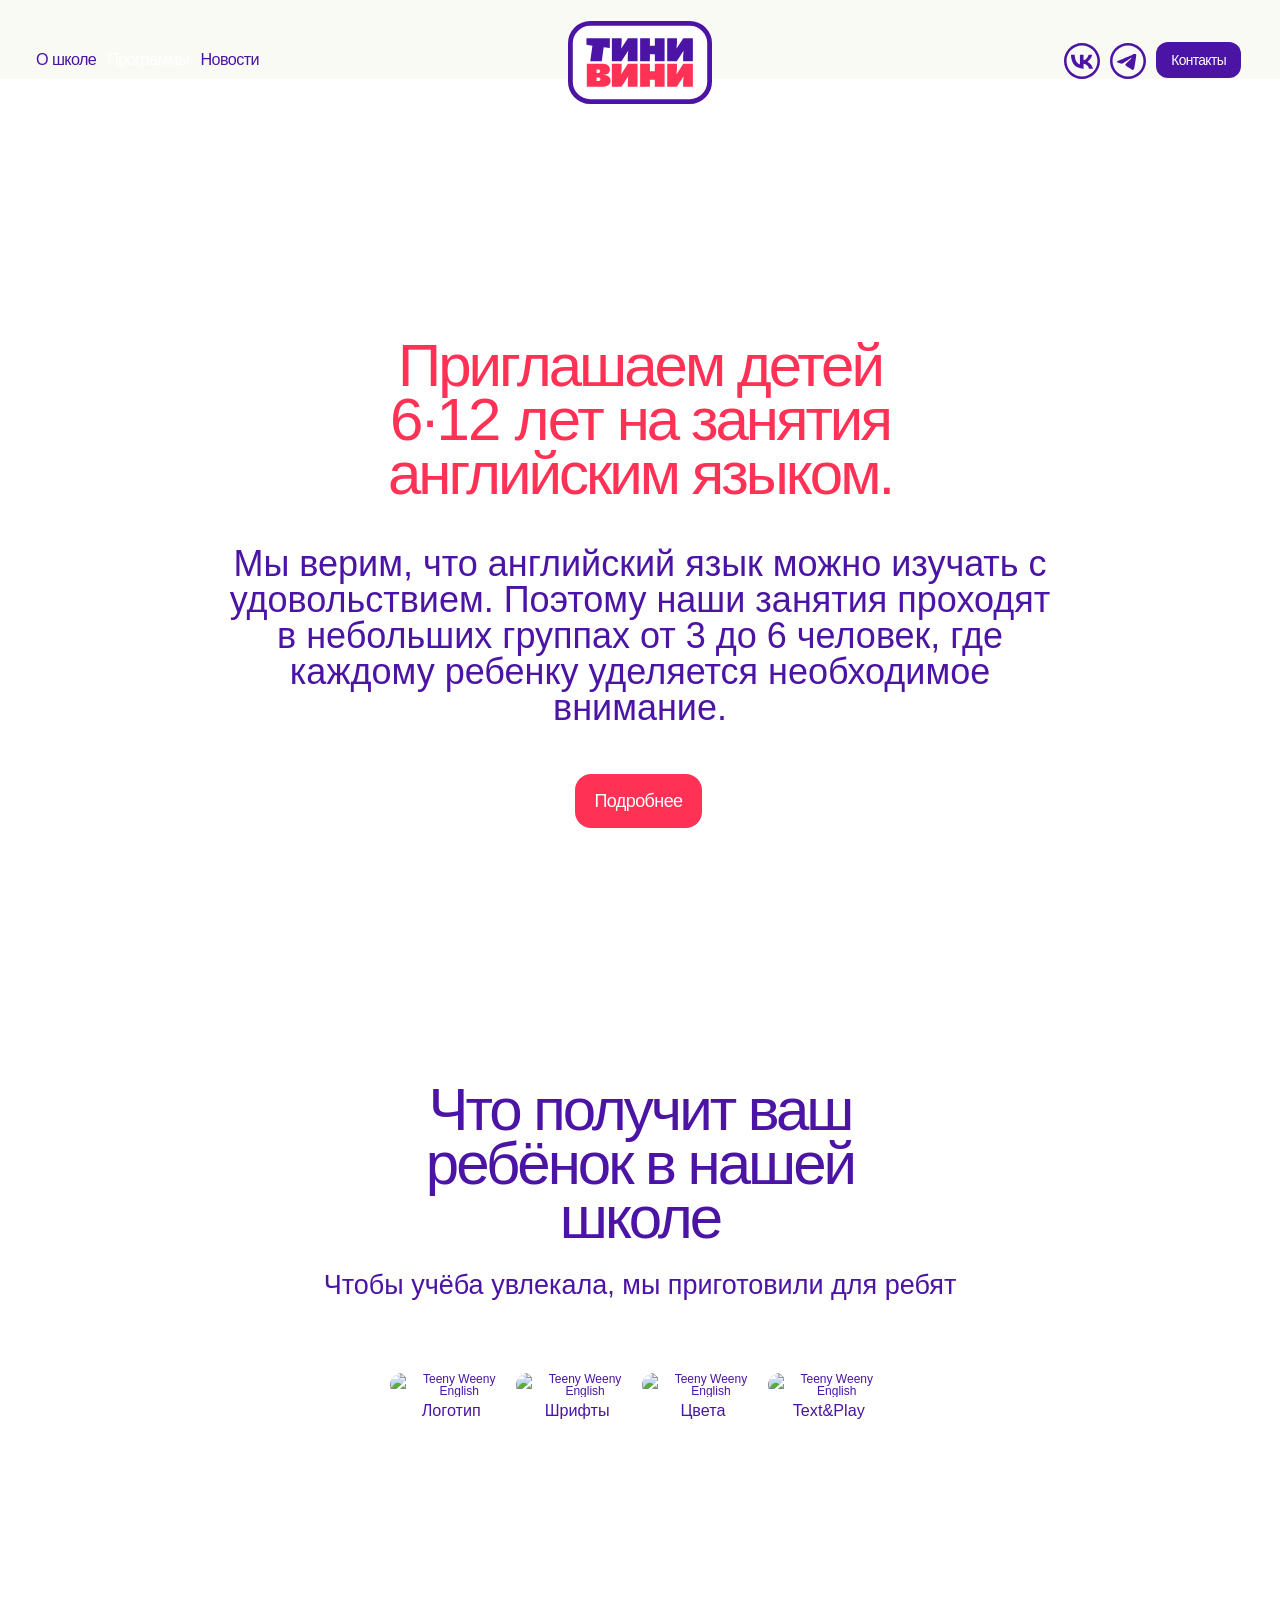
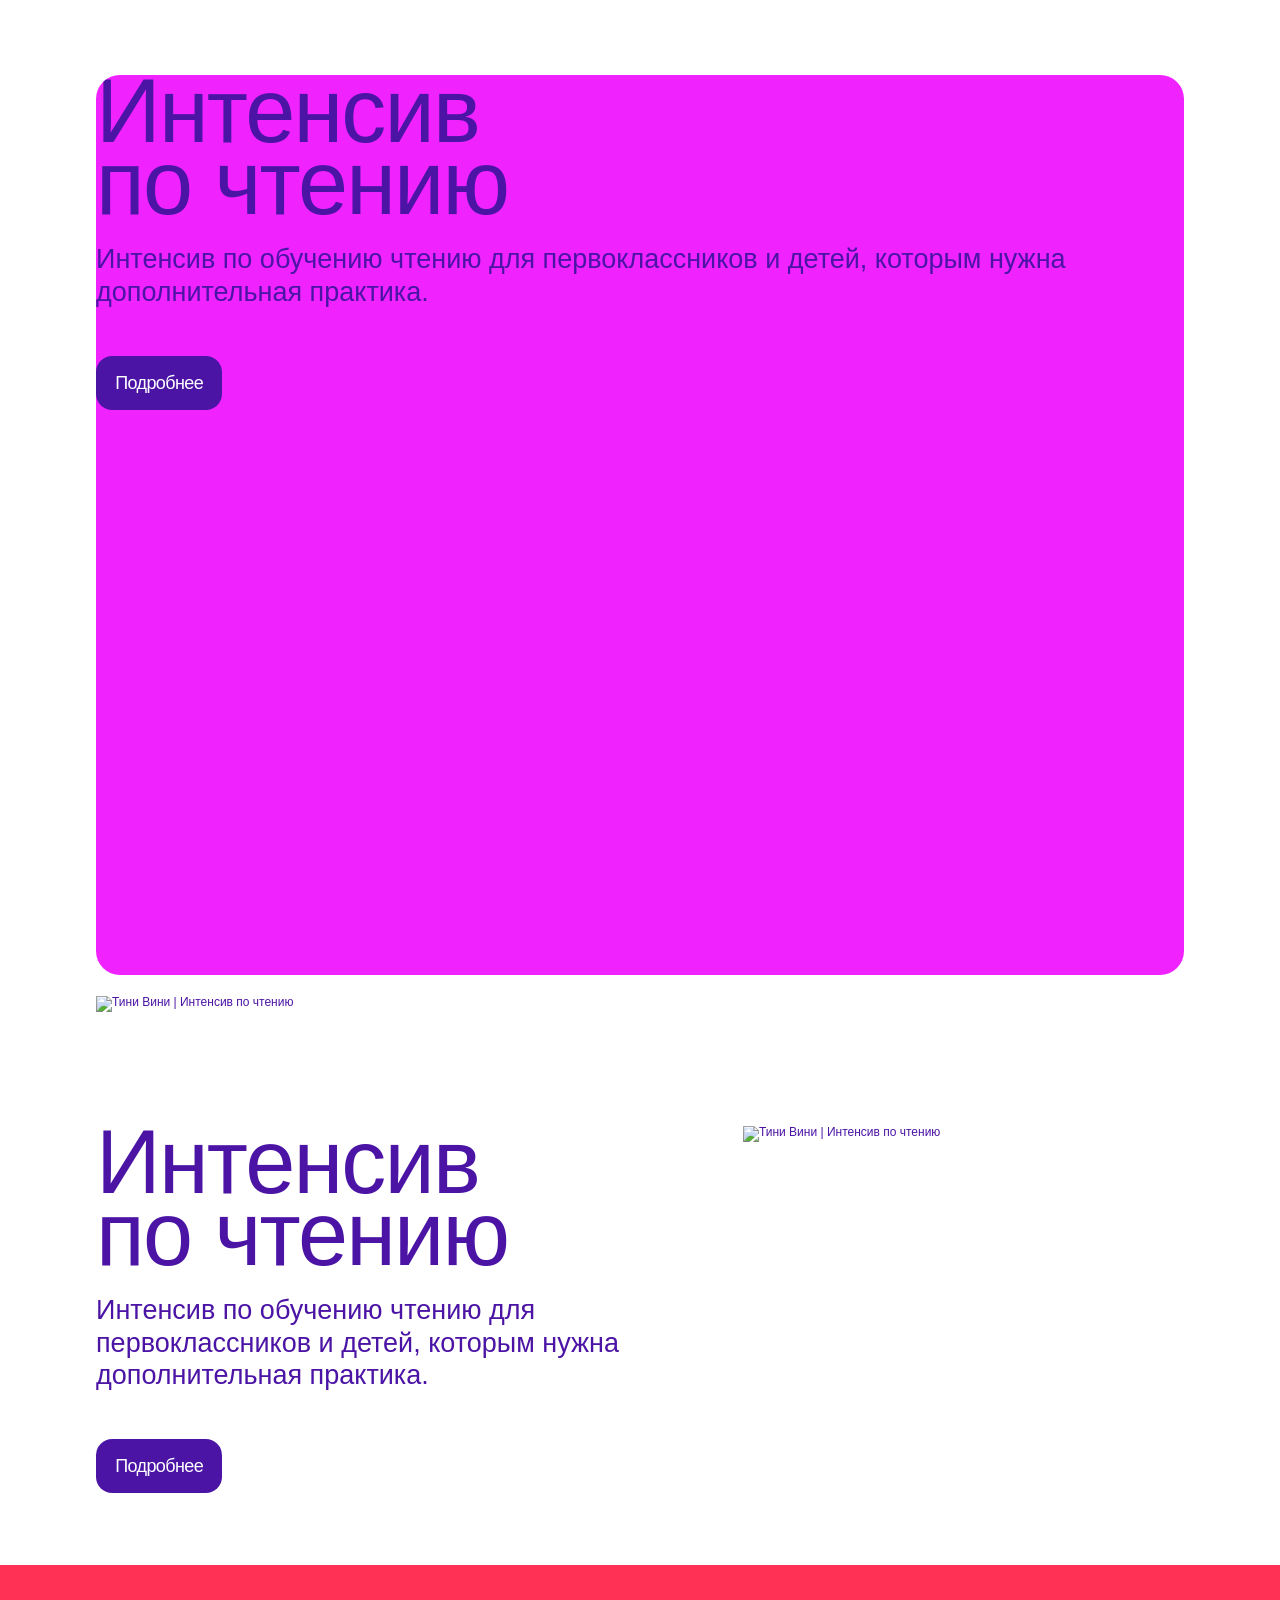
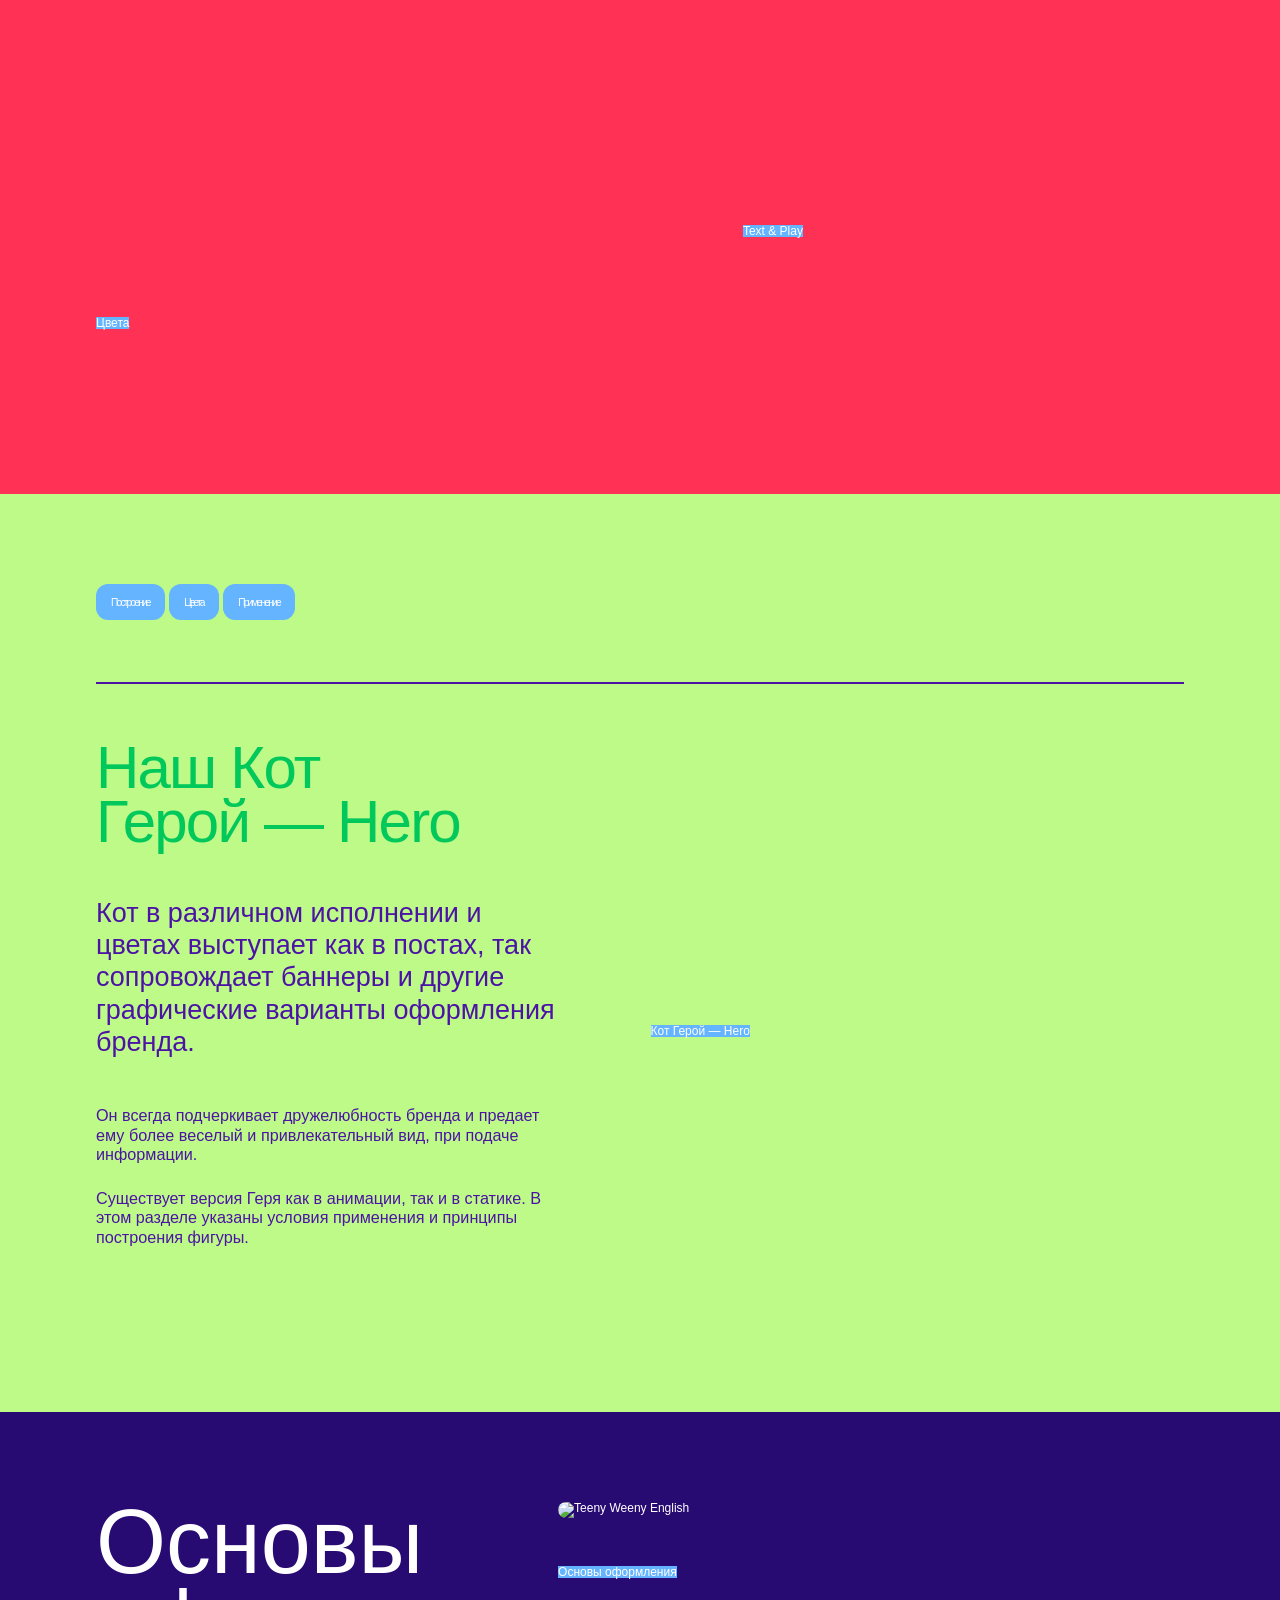
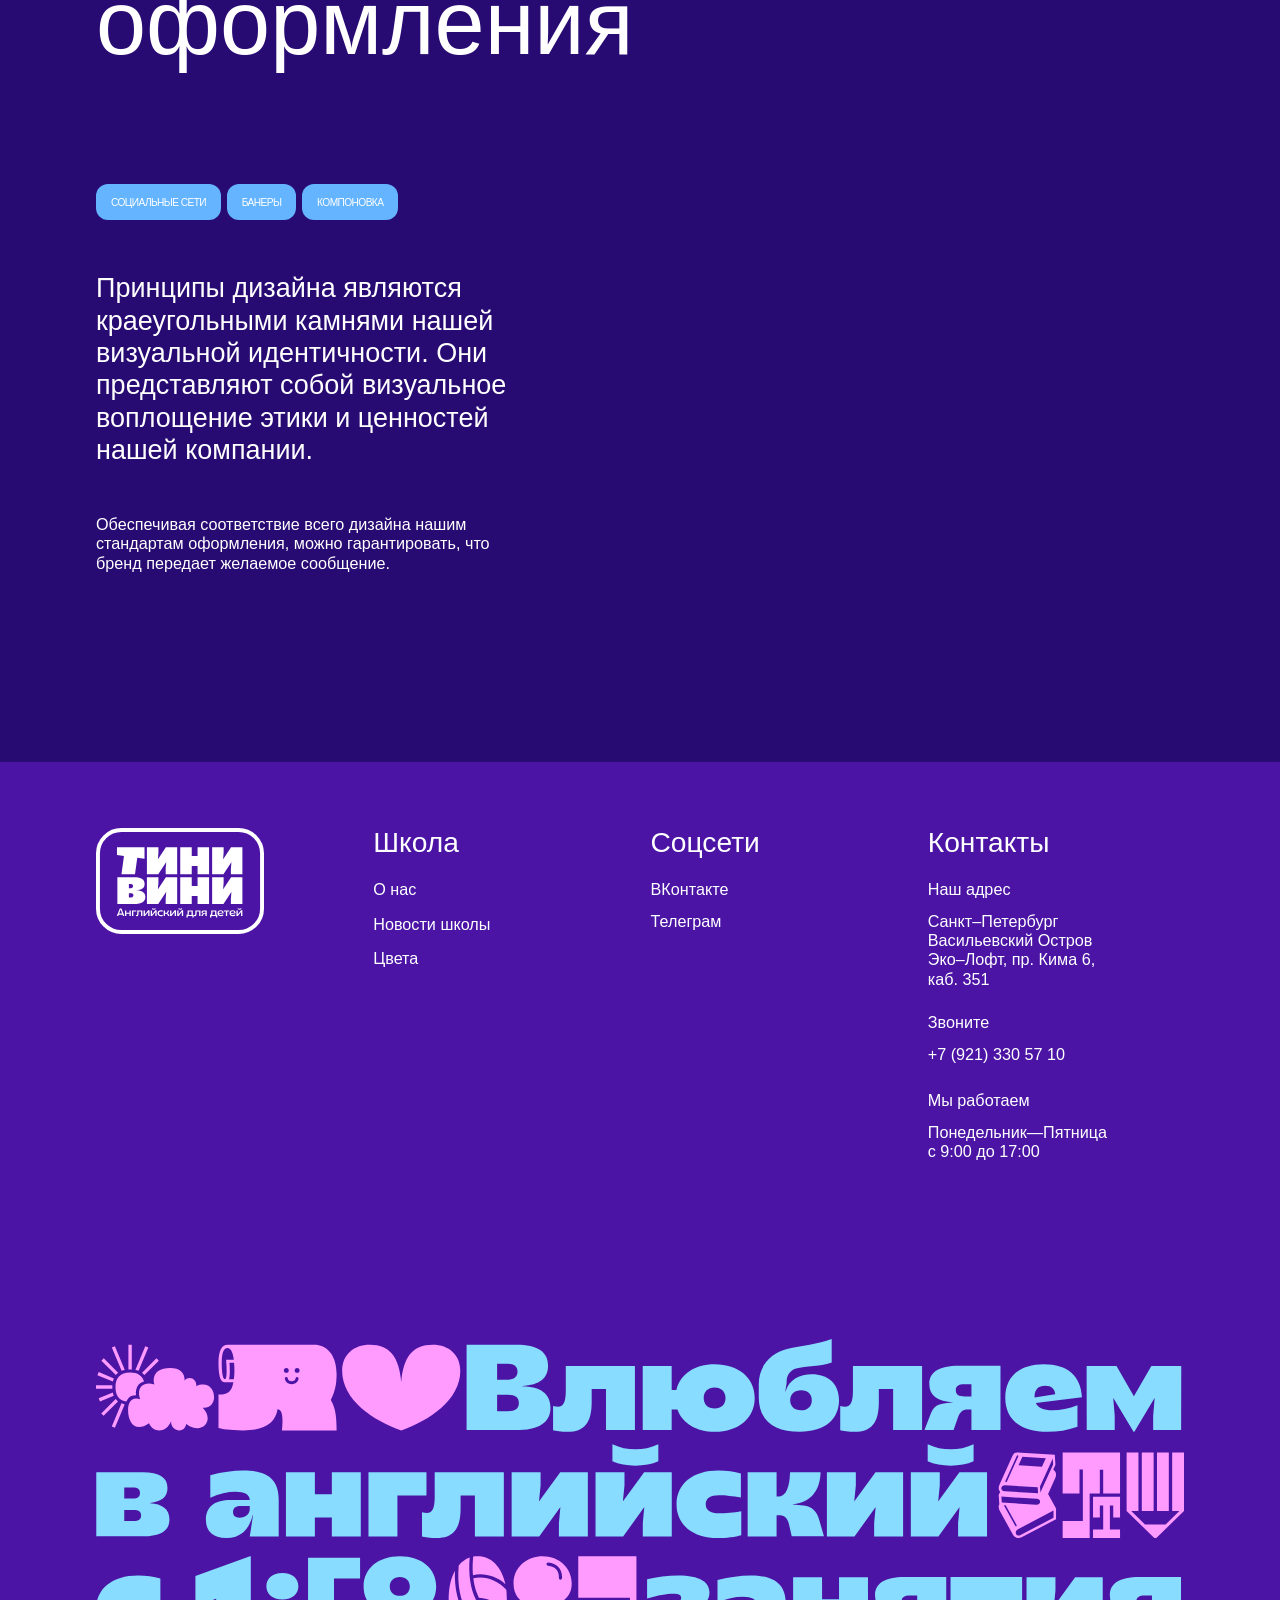
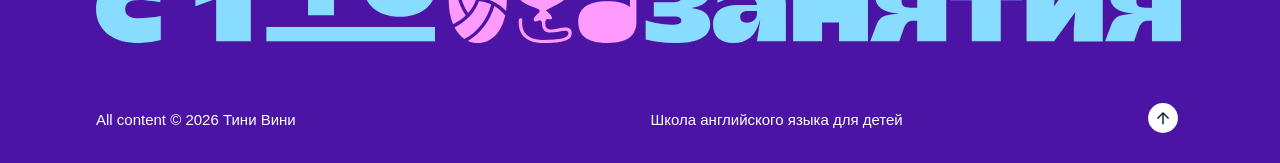
==== index.html @ b48640af "Add files via upload" ====
<!DOCTYPE HTML>
<html lang="ru-RU">
<head>
<title>Тини Вини | Английский для детей</title>
<meta charset="utf-8" />
<meta name="viewport" content="width=device-width, initial-scale=1, user-scalable=no" />
<meta name = "description" content = "Школа английского языка для детей 6-12 лет" />
<meta name="robots" content="index, follow">
<meta http-equiv="Cache-Control" content="no-cache, no-store, must-revalidate" />
<meta http-equiv="Pragma" content="no-cache" />
<link rel="canonical" href=""/>
<meta property="og:locale" content="ru_RU"/>
<meta property="og:type" content="website"/>
<meta property="og:title" content="Тини Вини | Английский для детей"/>
<meta property="og:description" content="Школа английского языка для детей 6-12 лет"/>
<meta property="og:url" content=""/>
<meta property="og:site_name" content="Тини Вини | Английский для детей"/>
<meta property="og:image" content="imgs/support/android-chrome-512x512.png">
<meta http-equiv="Expires" content="0" />
<link rel="stylesheet" href="assets/css/main.css" />
<link rel="stylesheet" href="assets/css/rowmain.css" />
<link rel="stylesheet" href="assets/css/xmain.css" />
<link rel="stylesheet" href="assets/css/topmenu.css" />
<link rel="stylesheet" href="assets/css/color.css" />
<noscript>
<link rel="stylesheet" href="assets/css/noscript.css" />
</noscript>
<link rel="icon" type="image/png" sizes="16x16" href="imgs/support/favicon-16x16.png">
<link rel="icon" type="image/png" sizes="32x32" href="imgs/support/favicon-32x32.png">
<link rel="icon" type="image/png" sizes="64x64" href="imgs/support/favicon-64x64.png">
<link rel="icon" type="image/png" sizes="128x128" href="imgs/support/favicon-128x128.png">
<link rel="icon" type="image/png" sizes="256x256" href="imgs/support/favicon-256x256.png">
<link rel="apple-touch-icon" sizes="180x180" href="imgs/support/apple-touch-icon.png">
<meta name="msapplication-TileImage" content="imgs/support/mstile-144x144.png">
<link rel="shortcut icon" href="imgs/support/favicon.ico">
<style>
.svg, svg {
	shape-rendering: geometricPrecision;
	text-rendering: geometricPrecision;
}
video {
	transform: translate3d(0, 0, 0);
	backface-visibility: hidden;
	will-change: transform;
}
</style>
</head><body class="is-preload">
<div id="wrapper"> 
  
  <!-- MENU TOP MOB -->
  
  <section id="navbar" class="wrapper style2 align-left">
    <div class="inner offdesk">
      <div class="row">
        <div class="col-12 col-12-small">
          <ul class="topmenu_right xbd_tx">
            <li><a href="https://vk.ru/english4younglearners" target="new" name="VK"><img src="imgs/icons/vk_icon_b.svg" onContextMenu="return false;" alt="Тини Вини | VK" /></a></li>
            <li><a href="https://t.me/teenyweenyenglish" target="new" name="Telegram"><img src="imgs/icons/teleg_icon_b.svg" onContextMenu="return false;" alt="Тини Вини | Telegram" /></a></li>
          </ul>
          <div id="logotype_sym"><a href="https://webehoove.github.io/teenyweeny/"><img src="imgs/brand/tw_logotype_db_r_shadow.svg" class="logo" onContextMenu="return false;" alt="Тини Вини | Английский для детей" /></a> </div>
        </div>
        <div class="menumob col-1 col-12-small">
          <input type="checkbox" id="active" name="x">
          <label for="active" id="menubut" class="menu-btnb"></label>
          <label class="close"></label>
          <div class="wrapper_menu requires-no-scroll">
            <ul class="db_tx">
              <li class="bd_tt title color_bg_b"><a href="https://webehoove.github.io/teenyweeny/visual-identity/">Визуальный стиль</a></li>
              <li class="color_bg_ab"><a href="https://webehoove.github.io/teenyweeny/visual-identity/logotype/">Логотип</a></li>
              <li class="color_bg_ab"><a href="https://webehoove.github.io/teenyweeny/visual-identity/typography/">Типографика</a></li>
              <li class="color_bg_ab"><a href="https://webehoove.github.io/teenyweeny/visual-identity/color/">Цвета</a></li>
            </ul>
            <ul>
              <li class="bd_tt title"><a href="https://webehoove.github.io/teenyweeny/text-and-play/">Text & Play</a></li>
              <li class="bd_tt title color_bg_nred"><a href="https://webehoove.github.io/teenyweeny/cat-hero/">Кот Герой &#8212; Hero</a></li>
            </ul>
            <ul class="db_tx">
              <li class="bd_tt title color_bg_purple"><a href="https://webehoove.github.io/teenyweeny/brand-experience/">Основы оформления</a></li>
              <li class="color_bg_apurple"><a href="https://webehoove.github.io/teenyweeny/brand-experience/social-media/">Для социальных сетей</a></li>
              <li class="color_bg_apurple"><a href="https://webehoove.github.io/teenyweeny/brand-experience/banners/">Банеры и постеры</a></li>
              <li class="color_bg_apurple"><a href="https://webehoove.github.io/teenyweeny/brand-experience/layout-design/">Компоновка и разметка</a></li>
            </ul>
            <ul class="text_link_icon color_bg_db">
              <li class="bd_tt title"><a href="https://webehoove.github.io/teenyweeny/downloads/">Скачивания</a></li>
              <li class="a_right"><span class="image fit"><a href="https://webehoove.github.io/teenyweeny/downloads/"><img class="r_icon" style="margin-top:0.5rem" src="imgs/icons/icon_download_but_w_0.svg" onContextMenu="return false;" alt="" /></a></span></li>
            </ul>
            <p class="db_tx" style="opacity:.6; font-size:1.25rem; position:absolute; bottom:1rem; margin-left:1rem;"> <span class="blk_num">&copy; <script>document.write(Date().split(' ')[3])</script></span> Teeny Weeny English </p>
          </div>
        </div>
      </div>
    </div>
  </section>
  
  <!-- BANNER -->
  
  <section class="wrapper style3 color_grey align-center">
    <div class="inner" style="background-color:transparent;">
      <div class="row">
        <div id="hideitlow" class="col-12 off-12-small">
          <div class="container_logotype_lockup_t">
            <div class="logotype_lockup_t"><a href="https://webehoove.github.io/teenyweeny/"><img src="imgs/brand/tw_logotype_db_r_shadow.svg" onContextMenu="return false;" alt="Тини Вини | Английский для детей" /></a></div>
          </div>
        </div>
        <div id="hideitlow" class="col-12 off-12-small">
          <ul class="topmenu xbd_tx">
            <li><a href="https://webehoove.github.io/teenyweeny/text-and-play/" class="hover_underline">О школе</a></li>
            <li>
              <div class="dropdown">
                <div class="dropmenu dropbtn"><a href="https://webehoove.github.io/teenyweeny/brand-experience/">Программы</a></div>
                <div class="dropdown-content"> <a href="https://webehoove.github.io/teenyweeny/brand-experience/social-media/" class="button medium apurple">Социальные сети</a> <a href="https://webehoove.github.io/teenyweeny/brand-experience/banners/" class="button medium apurple">Банеры и постеры</a> <a href="https://webehoove.github.io/teenyweeny/brand-experience/layout-design/" class="button medium apurple">Компоновка и разметка</a> </div>
              </div>
            </li>
            <li><a href="https://webehoove.github.io/teenyweeny/cat-hero/" class="hover_underline">Новости</a></li>
          </ul>
          <ul class="topmenu_right xbd_tx">
            <li><a href="https://vk.ru/english4younglearners" target="new" name="VK"><img src="imgs/icons/vk_icon_b.svg" onContextMenu="return false;" alt="Тини Вини | VK" /></a></li>
            <li><a href="https://t.me/teenyweenyenglish" target="new" name="Telegram"><img src="imgs/icons/teleg_icon_b.svg" onContextMenu="return false;" alt="Тини Вини | Telegram" /></a></li>
            <li><a href="https://webehoove.github.io/teenyweeny/downloads/" class="button medium dblue">Контакты</a></li>
          </ul>
        </div>
      </div>
    </div>
  </section>
  
  <!-- VIDEO BANNER -->
  
  <section class="banner style2 align-left">
    <div class="content">
      <video autoplay loop muted playsinline poster="videos/tw_banner_cat_hero_english_for.jpg">
        <source src="videos/tw_banner_cat_hero_english_for_mob.mp4" type="video/mp4" media="(max-width:768px)">
        <source src="videos/tw_banner_cat_hero_english_for.mp4" type="video/mp4" media="(min-width:769px)">
      </video>
    </div>
  </section>
  
  <!-- WELCOME -->
  
  <section class="wrapper style1 align-center">
    <div class="inner">
      <div class="row">
        <div class="col-12 col-12-small">
          <hr>
        </div>
      </div>
      <div class="row">
        <div class="col-12 col-12-small">
          <h1 class="tap text_and_play t_color_nb offdesk">📚❤✏⭄</h1>
          <hr class="block1">
          <h1 class="blk_tx t_color_r nols_s">Приглашаем детей<br class="offmob">
            <span class="xblk_tx">6·12 лет</span> на занятия<br class="offmob">
            английским языком.</h1>
            <hr class="mini">
        </div>
      </div>
    </div>
    <div class="inner medium">
      <div class="row">
        <div class="col-12 col-12-small">
          <h2 class="md_tx">Мы верим, что английский язык можно изучать с удовольствием. Поэтому наши занятия проходят в небольших группах от 3 до 6 человек, где каждому ребенку уделяется необходимое внимание.</h2>
          <hr class="block1">
          <ul>
            <li><a href="https://webehoove.github.io/teenyweeny/downloads/" class="button large red xbd_tx">Подробнее</a></li>
          </ul>
        </div>
      </div>
      <div class="row">
        <div class="col-12 col-12-small">
          <hr class="block2">
        </div>
      </div>
    </div>
  </section>
  
  <!-- SERVICES -->
  
  <section class="wrapper style1 align-center">
    <div class="inner medium">
      <div class="row">
        <div class="col-12 col-12-small">
          <hr class="block">
        </div>
      </div>
      <div class="row">
        <div class="col-12 col-12-small">
          <h1 class="special_one blk_tx nols_s">Что получит ваш<br>
            ребёнок в нашей<br>
            школе</h1>
          <hr class="mini">
          <h3 class="md_tx">Чтобы учёба увлекала, мы приготовили для ребят</h3>
          <hr class="block">
          <ul class="t_and_p">
            <li><a href="https://webehoove.github.io/teenyweeny/visual-identity/logotype/"><img src="imgs/icons/icon_visual_identity_logotype.svg" onContextMenu="return false;" alt="Teeny Weeny English" />
              <p class="xbd_tt">Логотип</p>
              </a></li>
            <li><a href="https://webehoove.github.io/teenyweeny/visual-identity/logotype/"><img src="imgs/icons/icon_visual_identity_typography.svg" onContextMenu="return false;" alt="Teeny Weeny English" />
              <p class="xbd_tt">Шрифты</p>
              </a></li>
            <li><a href="https://webehoove.github.io/teenyweeny/visual-identity/logotype/"><img src="imgs/icons/icon_visual_identity_color.svg" onContextMenu="return false;" alt="Teeny Weeny English" />
              <p class="xbd_tt">Цвета</p>
              </a></li>
            <li><a href="https://webehoove.github.io/teenyweeny/visual-identity/logotype/"><img src="imgs/icons/icon_visual_identity_tandp.svg" onContextMenu="return false;" alt="Teeny Weeny English" />
              <p class="xbd_tt">Text&Play</p>
              </a></li>
          </ul>
        </div>
      </div>
      <div class="row">
        <div class="col-12 col-12-small">
          <hr class="block2">
        </div>
      </div>
    </div>
  </section>
  
  <!-- READING MOB -->
  
  <section class="wrapper style1 align-left">
    <div class="inner">
      <div class="row">
        <div class="col-12 col-12-small">
          <hr class="block">
        </div>
      </div>
      <div class="row">
        <div class="col-12 col-12-small">
          <div class="box_banner color_box_dpink">
            <h1 class="special blk_tx">Интенсив<br>
              по чтению</h1>
            <hr class="mini">
            <h3 class="md_tx">Интенсив по обучению чтению для первоклассников и детей, которым нужна дополнительная практика.</h3>
            <hr class="block1">
            <ul>
              <li><a href="https://webehoove.github.io/teenyweeny/downloads/" class="button large dblue xbd_tx">Подробнее</a></li>
            </ul>
          </div>
        </div>
        <div class="col-5 col-12-small"><span class="image fit"><img src="imgs/tw_reading_cat_books.svg" onContextMenu="return false;" alt="Тини Вини | Интенсив по чтению" /></span></div>
      </div>
    </div>
  </section>
  
  <!-- READING -->
  
  <section class="wrapper style1 align-left">
    <div class="inner">
      <div class="row">
        <div class="col-12 col-12-small">
          <hr class="block">
        </div>
      </div>
      <div class="row">
        <div class="col-7 col-12-small">
          <h1 class="special blk_tx">Интенсив<br>
            по чтению</h1>
          <hr class="mini">
          <h3 class="md_tx">Интенсив по обучению чтению для первоклассников и детей, которым нужна дополнительная практика.</h3>
          <hr class="block1">
          <ul>
            <li><a href="https://webehoove.github.io/teenyweeny/downloads/" class="button large dblue xbd_tx">Подробнее</a></li>
          </ul>
          <hr class="block">
        </div>
        <div class="col-5 col-12-small"><span class="image fit"><img src="imgs/tw_reading_cat_books.svg" onContextMenu="return false;" alt="Тини Вини | Интенсив по чтению" /></span></div>
      </div>
    </div>
  </section>
  
  <!-- COLOR - TEXT&PLAY -->
  
  <section class="wrapper style1 color_red align-left">
    <div class="inner">
      <div class="row">
        <div class="col-7 col-12-small"> <span class="image fit rounded"><a href="https://webehoove.github.io/teenyweeny/visual-identity/color/">
          <video autoplay loop muted playsinline>
            <source id="videoSource" src="videos/twe_color_go.mp4" type="video/mp4">
          </video>
          </a></span>
          <hr>
          <a href="https://webehoove.github.io/teenyweeny/visual-identity/color/" class="button large_a xbd_tt">Цвета</a>
          </ul>
          <hr class="block">
        </div>
        <div class="col-5 col-12-small"> <span class="image fit rounded"><a href="https://webehoove.github.io/teenyweeny/text-and-play/">
          <video autoplay loop muted playsinline style="filter: contrast(100%);">
            <source id="videoSource" src="videos/twe_text_and_play_go.mp4" type="video/mp4">
          </video>
          </a></span>
          <hr>
          <a href="https://webehoove.github.io/teenyweeny/text-and-play/" class="button large_a xbd_tt">Text & Play</a>
          </ul>
        </div>
      </div>
      <div class="row">
        <div class="col-12 col-12-small">
          <hr class="block">
        </div>
      </div>
    </div>
  </section>
  
  <!-- CAT HERO -->
  
  <section class="wrapper style1 color_lgreen align-left">
    <div class="inner">
      <div class="row">
        <div class="col-12 col-12-small">
          <hr class="block1">
        </div>
      </div>
      <div class="row">
        <div class="col-12 col-12-small">
          <ul class="xblk_tx">
            <li>
              <h5><a href="https://webehoove.github.io/teenyweeny/visual-identity/cat-hero/construction/" class="button ared small">Построение</a></h5>
            </li>
            <li>
              <h5><a href="https://webehoove.github.io/teenyweeny/visual-identity/cat-hero/color/" class="button ared small">Цвета</a></h5>
            </li>
            <li>
              <h5><a href="https://webehoove.github.io/teenyweeny/visual-identity/cat-hero/experience/" class="button ared small">Применение</a></h5>
            </li>
          </ul>
        </div>
      </div>
      <div class="row">
        <div class="col-12 col-12-small">
          <hr class="lineer" style="border-color:var(--primary-w);">
        </div>
      </div>
      <div class="row">
        <div class="col-6 col-12-small block_shift_right">
          <h1 class="special_one xblk_tx t_color_gr">Наш Кот<br>
            <span class="xbd_tt">Герой <span class="bd_tt">&#8212;</span> Hero</span></h1>
          <hr class="block1">
          <h3 class="md_tx t_color_tho">Кот в различном исполнении и цветах выступает как в постах, так сопровождает баннеры и другие графические варианты оформления бренда.</h3>
          <hr class="block1">
          <p class="md_tx t_color_tho">Он всегда подчеркивает дружелюбность бренда и предает ему более веселый и привлекательный вид, при подаче информации.</p>
          <hr class="mini">
          <p class="md_tx t_color_tho">Существует версия Геря как в анимации, так и в статике. В этом <span class="xbd_tt"><a href="https://webehoove.github.io/teenyweeny/visual-identity/cat-hero/">разделе</a></span> указаны условия применения и принципы построения фигуры.</p>
          <hr class="block">
        </div>
        <div class="col-6 col-12-small"> <span class="image fit rounded"><a href="https://webehoove.github.io/teenyweeny/cat-hero/">
          <video autoplay loop muted playsinline style="filter: contrast(115%);">
            <source id="videoSource" src="videos/twe_cat_hero_go.mp4" type="video/mp4">
          </video>
          </a></span>
          <hr>
          <a href="https://webehoove.github.io/teenyweeny/cat-hero/" class="button mred large_a_mred xbd_tt">Кот Герой &#8212; Hero</a>
          </ul>
        </div>
      </div>
      <div class="row">
        <div class="col-12 col-12-small">
          <hr class="block">
        </div>
      </div>
    </div>
  </section>
  
  <!-- BRAND EXPERIANCE -->
  
  <section class="wrapper style1 invert color_mp align-left">
    <div class="inner">
      <div class="row">
        <div class="col-12 col-12-small">
          <hr class="block1">
        </div>
      </div>
      <div class="row">
        <div class="col-5 col-12-small">
          <h1 class="special xbd_tt" style="line-height:0.9">Основы оформления</h1>
          <hr class="block2">
          <ul class="xbd_tx upup">
            <li>
              <h5><a href="https://webehoove.github.io/teenyweeny/brand-experience/social-media/" class="button npurple small">Социальные сети</a></h5>
            </li>
            <li>
              <h5><a href="https://webehoove.github.io/teenyweeny/brand-experience/banners/" class="button npurple small">Банеры</a></h5>
            </li>
            <li>
              <h5><a href="https://webehoove.github.io/teenyweeny/brand-experience/layout-design/" class="button npurple small">Компоновка</a></h5>
            </li>
          </ul>
          <hr class="block1">
          <h3>Принципы дизайна являются краеугольными камнями нашей визуальной идентичности. Они представляют собой визуальное воплощение этики и ценностей нашей компании.</h3>
          <hr class="block1">
          <p>Обеспечивая соответствие всего дизайна нашим стандартам оформления, можно гарантировать, что бренд передает желаемое сообщение.</p>
          <hr class="block1">
        </div>
        <div class="col-7 col-12-small"> <span class="image fit rounded"><img src="brand-experience/social-media/imgs/twe_sm_backing_text3.jpg" onContextMenu="return false;" alt="Teeny Weeny English" /></span> 
          <!-- <span class="image fit"><video autoplay loop muted playsinline style="filter: brightness(100%) contrast(108%);">
            <source id="videoSource" src="brand-experience/social-media/videos/twe_text_backing_spin.mp4" type="video/mp4">
          </video></span> -->
          <hr class="block1">
          <a href="https://webehoove.github.io/teenyweeny/brand-experience/" class="button npurple large_a_npurple xbd_tt">Основы оформления</a>
          </ul>
        </div>
      </div>
      <div class="row">
        <div class="col-12 col-12-small">
          <hr class="block2">
        </div>
      </div>
    </div>
  </section>
  
  <!-- END -->
  
  <section class="wrapper style1 invert color_dblue align-left">
    <div class="inner">
      <div class="row">
        <div class="col-12 col-12-small">
          <hr class="mini">
        </div>
      </div>
      <div class="row">
        <div class="col-3 col-6-small">
          <div class="logotype_lockup_b"> <a href="https://webehoove.github.io/teenyweeny/"><img src="imgs/brand/tw_logotype_w_w_w_border.svg" onContextMenu="return false;" alt="Тини Вини | Английский для детей" /></a> </div>
          <hr class="block2">
        </div>
        <div class="col-3 col-12-small">
          <ul class="bottommenu rg_tx">
            <li class="blk_tx nols" style="margin-bottom:2rem;">
              <h2 class="special"><a href="https://webehoove.github.io/teenyweeny/brand-experience/">Школа</a></h2>
            </li>
            <li><a href="https://webehoove.github.io/teenyweeny/visual-identity/logotype/" class="hover_underline">О нас</a></li>
            <li><a href="https://webehoove.github.io/teenyweeny/visual-identity/typography/" class="hover_underline">Новости школы</a></li>
            <li><a href="https://webehoove.github.io/teenyweeny/visual-identity/color/" class="hover_underline">Цвета</a></li>
          </ul>
          <hr class="block">
        </div>
        <div class="col-3 col-12-small">
          <ul class="bottommenu rg_tx">
            <li class="blk_tx nols" style="margin-bottom:2rem;">
              <h2 class="special">Соцсети</h2>
            </li>
            <li>ВКонтакте</li>
            <li>Телеграм</li>
          </ul>
          <hr class="block">
        </div>
        <div class="col-3 col-12-small">
          <ul class="bottommenu rg_tx">
            <li class="blk_tx nols" style="margin-bottom:2rem;">
              <h2 class="special"><a href="https://webehoove.github.io/teenyweeny/brand-experience/">Контакты</a></h2>
            </li>
            <li class="blk_tx nols">Наш адрес</li>
            <li style="margin-bottom:2rem;">Санкт–Петербург<br>
              Васильевский Остров<br>
              Эко–Лофт, пр. Кима 6,<br>
              каб. 351</li>
            <li class="blk_tx nols">Звоните</li>
            <li style="margin-bottom:2rem;"><a href="tel:+79213305710" class="hover_underline">+7 (921) 330 57 10</a></li>
            <li class="blk_tx nols">Мы работаем</li>
            <li>Понедельник&#8212;Пятница<br>
              с 9:00 до 17:00</li>
          </ul>
          <hr class="block2">
        </div>
      </div>
      <div class="row">
        <div class="col-12 col-12-small"> <span class="image fit"><img src="imgs/tw_slogan_love_english.svg" onContextMenu="return false;" alt="Тини Вини | Английский для детей" /></span>
          <hr class="block1">
        </div>
      </div>
      <div class="row">
        <div class="col-6 col-11-small">
          <ul class="bottommenu_hor">
            <li class="md_tx">All content &copy; <script>document.write(Date().split(' ')[3])</script> Тини Вини</li>
          </ul>
        </div>
        <div class="col-5 off-12-small">
          <ul class="bottommenu_hor">
            <li>Школа английского языка для детей</li>
          </ul>
        </div>
        <div class="col-1 col-1-small">
          <ul class="goup">
            <li><span class="image fit"><a href="#wrapper" class="smooth-scroll"><img src="imgs/icons/icon_page_up_w.svg" onContextMenu="return false;" alt="Наверх" /></a></span></li>
          </ul>
        </div>
      </div>
    </div>
  </section>
</div>

<!-- Scripts --> 

<script src="https://ajax.googleapis.com/ajax/libs/jquery/2.1.1/jquery.min.js"></script> 
<script src="https://code.jquery.com/jquery-2.1.4.min.js"></script> 
<script src="assets/js/jquery.min.js"></script> 
<script src="assets/js/jquery.scrolly.min.js"></script> 
<script src="assets/js/browser.min.js"></script> 
<script src="assets/js/breakpoints.min.js"></script> 
<script src="assets/js/util.js"></script> 
<script src="assets/js/main.js"></script> 
<script src="https://cdnjs.cloudflare.com/ajax/libs/smoothscroll/1.4.10/SmoothScroll.min.js" integrity="sha256-huW7yWl7tNfP7lGk46XE+Sp0nCotjzYodhVKlwaNeco=" crossorigin="anonymous"></script> 
<script>
document.addEventListener("DOMContentLoaded", function() {
  
  if ('fonts' in document) {
    
    document.fonts.ready.then(function() {
      console.log('Все шрифты загружены!');
      
      const textElements = document.querySelectorAll('.animate-text-on-load');
      
      textElements.forEach(element => {
        element.classList.add('font-is-ready');
      });
      
    });
  } else {
    document.querySelectorAll('.animate-text-on-load').forEach(element => {
        element.classList.remove('animate-text-on-load');
    });
  }
});
</script> 
<script>
SmoothScroll({
    animationTime    : 1000,
    stepSize         : 75,

    accelerationDelta : 30,  
    accelerationMax   : 2,   

    keyboardSupport   : true,  
    arrowScroll       : 50,

    pulseAlgorithm   : true,
    pulseScale       : 4,
    pulseNormalize   : 1,

    touchpadSupport   : true,
})
</script> 
<script>
var prevScrollpos = window.pageYOffset;
window.onscroll = function() {
var currentScrollPos = window.pageYOffset;
  if (prevScrollpos > currentScrollPos) {
    document.getElementById("navbar").style.top = "0";
  } else {
    document.getElementById("navbar").style.top = "-120px";
  }
  prevScrollpos = currentScrollPos;
}
</script> 
<script>
$(function() {
    var header = $("#navbar");
  
    $(window).scroll(function() {    
        var scroll = $(window).scrollTop();
        if (scroll >= 100) {
            header.addClass("scrolled");
        } else {
            header.removeClass("scrolled");
        }
    });
  
});
</script> 
<script>
var coll = document.getElementsByClassName("collapsible");
var i;

for (i = 0; i < coll.length; i++) {
  coll[i].addEventListener("click", function() {
    var coltext = this.nextElementSibling;
    var isOpen = coltext.style.maxHeight;

    for (var j = 0; j < coll.length; j++) {
      coll[j].classList.remove("active");
      coll[j].nextElementSibling.style.maxHeight = null;
    }

    if (!isOpen) {
      this.classList.add("active");
      coltext.style.maxHeight = coltext.scrollHeight + "px";
    }
  });
	}
</script>
</body>
</html>
---- assets/css/main.css ----
/*___________Text______________*/
@font-face {
	font-family: 'TW Rg';
	font-weight: normal;
	font-style: normal;
	font-display: swap;
	src: url(../webfonts/twsans/TWSans-Regular.woff2) format('woff2');
}
@font-face {
	font-family: 'TW Md';
	font-weight: normal;
	font-style: normal;
	font-display: swap;
	src: url(../webfonts/twsans/TWSans-Medium.woff2) format('woff2');
}
@font-face {
	font-family: 'TW Bd';
	font-weight: normal;
	font-style: normal;
	font-display: swap;
	src: url(../webfonts/twsans/TWSans-Bold.woff2) format('woff2');
}
@font-face {
	font-family: 'TW Xbd';
	font-weight: normal;
	font-style: normal;
	font-display: swap;
	src: url(../webfonts/twsans/TWSans-ExtraBold.woff2) format('woff2');
}
@font-face {
	font-family: 'TW Blk';
	font-weight: normal;
	font-style: normal;
	font-display: swap;
	src: url(../webfonts/twsans/TWSans-Black.woff2) format('woff2');
}
@font-face {
	font-family: 'TW Xblk';
	font-weight: normal;
	font-style: normal;
	font-display: swap;
	src: url(../webfonts/twsans/TWSans_ExtraBlack.woff2) format('woff2');
}
/*___________Text&Play______________*/
@font-face {
	font-family: 'TWE Text and Play';
	font-weight: normal;
	font-style: normal;
	src: url(../webfonts/twe_text_and_play/TWE-T-A-P.woff) format('woff');
}
/*___________Script______________*/
@font-face {
	font-family: 'TWE Script Rg';
	font-weight: normal;
	font-style: normal;
	src: url(../webfonts/twe_script_text/TWE-Script-Regular.woff2) format('woff2'), url(../webfonts/twe_script_text/TWE-Script-Regular.woff) format('woff');
}
@font-face {
	font-family: 'TWE Script SBd';
	font-weight: normal;
	font-style: normal;
	src: url(../webfonts/twe_script_text/TWE-Script-SemiBold.woff2) format('woff2'), url(../webfonts/twe_script_text/TWE-Script-SemiBold.woff) format('woff');
}
html, body, div, span, applet, object, iframe, h1, h2, h3, h4, h5, h6, p, blockquote, pre, a, abbr, acronym, address, big, cite, code, del, dfn, em, img, ins, kbd, q, s, samp, small, strike, strong, sub, sup, tt, var, b, u, i, center, dl, dt, dd, ol, ul, li, fieldset, form, label, legend, table, caption, tbody, tfoot, thead, tr, th, td, article, aside, canvas, details, embed, figure, figcaption, footer, header, hgroup, menu, nav, output, ruby, section, summary, time, mark, audio, video {
	margin: 0;
	padding: 0;
	border: 0;
	font-size: 100%;
	font: inherit;
	vertical-align: baseline;
}
article, aside, details, figcaption, figure, footer, header, hgroup, menu, nav, section {
	display: block;
}
body {
	line-height: 1;
}
blockquote, q {
	quotes: none;
}
table {
	border-collapse: collapse;
	border-spacing: 0;
}
body {
	-webkit-text-size-adjust: none;
}
mark {
	background-color: transparent;
	color: inherit;
}

/* Basic */

	@-ms-viewport {
 width: device-width;
}
body {
	-ms-overflow-style: scrollbar;
}
 @media screen and (max-width: 480px) {
html, body {
	min-width: 320px;
}
}
html {
	box-sizing: border-box;
}
*, *:before, *:after {
	box-sizing: inherit;
}
body.is-preload *, body.is-preload *:before, body.is-preload *:after {
	-moz-animation: none !important;
	-webkit-animation: none !important;
	-ms-animation: none !important;
	animation: none !important;
	-moz-transition: none !important;
	-webkit-transition: none !important;
	-ms-transition: none !important;
	transition: none !important;
}
/* Type */

html {
	font-size: 16px;
}
 @media screen and (max-width: 1920px) {
html {
    font-size: 15px;
}
}
 @media screen and (max-width: 1680px) {
html {
    font-size: 13px;
}
}
 @media screen and (max-width: 1366px) {
html {
	font-size: 13px;
}
}
 @media screen and (max-width: 1280px) {
html {
	font-size: 12px;
}
}
 @media screen and (max-width: 1180px) {
html {
	font-size: 12px;
}
}
 @media screen and (max-width: 1080px) {
html {
	font-size: 12px;
}
}
 @media screen and (max-width: 1024px) {
html {
	font-size: 12px;
}
}
 @media screen and (max-width: 980px) {
html {
	font-size: 12px;
}
}
 @media screen and (max-width: 820px) {
html {
	font-size: 10px;
}
}
 @media screen and (max-width: 736px) {
html {
	font-size: 10px;
}
}
 @media screen and (max-width: 480px) {
html {
	font-size: 12px;
}
}
 @media screen and (max-width: 395px) {
html {
	font-size: 12px;
}
}
 @media screen and (max-width: 360px) {
html {
	font-size: 11px;
}
}
body {
	background-color: var(--primary-w);
	color: var(--primary-dblue);
}
body, input, select, textarea {
	font-family: "TW Md", Helvetica, sans-serif;
	text-rendering: optimizeLegibility;
	-webkit-font-smoothing: antialiased;
	-moz-osx-font-smoothing: grayscale;
	font-size: 1rem;
	font-weight: normal;
}
a {
	-webkit-tap-highlight-color: transparent !important;
	outline: none !important;
	text-decoration: none;
	color: inherit;
	user-select: none;
}
a:hover {
	text-decoration: none;
}
em, i {
	font-style: italic;
}
.nobr {
	white-space: nowrap;
}
h1 a, h2 a, h3 a, h4 a, h5 a, h6 a {
	color: inherit;
	text-decoration: none;
}
.upup {
	text-transform: uppercase;
}
/* Font */

.rg_tx {
	font-family: 'TW Rg', Helvetica, sans-serif;
}
.md_tx {
	font-family: 'TW Md', Helvetica, sans-serif;
}
.bd_tx {
	font-family: 'TW Bd', Helvetica, sans-serif;
}
.xbd_tx {
	font-family: 'TW Xbd', Helvetica, sans-serif;
	letter-spacing: -0.05rem;
}
.blk_tx {
	font-family: 'TW Blk', Helvetica, sans-serif;
	letter-spacing: -0.15rem;
}
.xblk_tx {
	font-family: 'TW Xblk', Helvetica, sans-serif;
	letter-spacing: -0.15rem;
}
.text_and_play {
	font-family: 'TWE Text and Play', Helvetica, sans-serif;
}
/* Text Color */

.t_color_db {
	color: var(--primary-dblue);
}
.t_color_mb {
	color: var(--primary-mblue);
}
.t_color_nb {
	color: var(--primary-nblue);
}
.t_color_b {
	color: var(--primary-blue);
}
.t_color_r {
	color: var(--primary-red);
}
.t_color_gr {
	color: var(--primary-green);
}
.nols_s {
	letter-spacing: -0.25rem;
}
.nols {
	letter-spacing: 0;
}
p {
	font-size: 1.35rem;
	line-height: 1.2;
}
h1 {
	font-size: 6.5rem;
	line-height: .9;
}
h1.special {
	font-size: 7.5rem;
	line-height: .8;
}
h1.special_one {
	font-size: 6rem;
	line-height: .9;
}
h1.tap {
	font-size: 9rem;
	line-height: 1;
}
h2 {
	font-size: 3rem;
	line-height: 1;
}
h2.special {
	font-size: 2.35rem;
	line-height: 1;
}
h3 {
	font-size: 2.25rem;
	line-height: 1.2;
}
h4 {
	font-size: 1.5rem;
	line-height: 1.1;
}
h5 {
	font-size: 1.35rem;
	line-height: 1.1;
}
h6 {
	font-size: 1rem;
	line-height: 1.1;
}
sub {
	font-size: 0.8rem;
	position: relative;
	top: 0.5rem;
}
sup {
	font-size: 0.9rem;
	position: relative;
	top: -1rem;
}
blockquote {
	border-left: solid 4px;
	font-style: italic;
	margin: 0 0 2rem 0;
	padding: 0.5rem 0 0.5rem 2rem;
}
code {
	border-radius: 4px;
	font-family: "Courier New", monospace;
	font-size: 0.9em;
	margin: 0 0.25rem;
	padding: 0.25rem 0.325rem;
}
pre {
	-webkit-overflow-scrolling: touch;
	font-family: "Courier New", monospace;
	font-size: 0.9em;
	margin: 0 0 2rem 0;
}
pre code {
	display: block;
	line-height: 1.5;
	padding: 0.75rem 1rem;
	overflow-x: auto;
}
hr.mini {
	border: 0;
	margin: 1rem 0;
}
hr {
	border: 0;
	margin: 1rem 0;
}
hr.block {
	border: 0;
	margin: 3rem 0;
}
hr.block1 {
	border: 0;
	margin: 2rem 0;
}
hr.block2 {
	border: 0;
	margin: 5rem 0;
}
hr.block_space {
	border: 0;
	margin: 6rem 0;
}
hr.block_start {
	border: 0;
	margin: 0;
}
hr.lineer {
	border-bottom: 2px solid var(--primary-blue);
	margin: 3rem 0;
}
hr.lineer_small {
	border-bottom: 2px solid var(--primary-blue);
	margin: 1rem 0;
}
hr.lineer_block {
	border-bottom: 2px solid var(--primary-blue);
	margin: 2rem 0 0 0;
}
hr.lineer_zero {
	border-bottom: 2px solid var(--primary-blue);
	margin: 0;
}
.align-left {
	text-align: left;
}
.align-center {
	text-align: center;
}
.align-right {
	text-align: right;
}
 @media screen and (max-width: 1366px) {
h1, h1.special_one {
	font-size: 5rem;
}
hr {
	margin: 0.75rem 0;
}
hr.block_start {
	margin: 1rem 0;
}
}
 @media screen and (max-width: 1180px) {
hr.block_start {
	margin: 0;
}
}
 @media screen and (max-width: 1080px) {
}
 @media screen and (max-width: 820px) {
h1 {
	font-size: 2.75rem;
}
h2 {
	font-size: 2rem;
}
h4 {
	font-size: 1.35rem;
}
}
 @media screen and (max-width: 736px) {
p {
	font-size: 1.25rem;
	line-height: 1.35;
}
h1 {
	font-size: 3.15rem;
	line-height: .9;
}
h1.special {
	font-size: 4rem;
}
h1.special_one {
	font-size: 3rem;
}
h1.tap {
	font-size: 6rem;
}
h2 {
	font-size: 1.8rem;
	line-height: 1.1;
}
h2.special {
	font-size: 2.5rem;
	line-height: 1;
}
h3 {
	font-size: 1.35rem;
}
h4 {
	font-size: 1.35rem;
	line-height: 1;
}
h5 {
	font-size: 1.35rem;
	line-height: 1;
}
h6 {
	font-size: 1.15rem;
	line-height: 1;
}
hr {
	margin: 0.75rem 0;
}
hr.mini {
	margin: 0.5rem 0;
}
hr.block {
	margin: 2rem 0;
}
hr.block1 {
	margin: 1rem 0;
}
hr.block2 {
	margin: 3rem 0;
}
hr.block_space {
	margin: 4rem 0;
}
hr.lineer {
	margin: 2rem 0;
}
hr.lineer_small {
	margin: 0 0 1rem 0;
}
}
 @media screen and (max-width: 375px) {
h1.special_one {
	font-size: 2.8rem;
}
}
a {
	color: inherit;
	border: none;
}
a:hover {
	color: inherit;
}
a:active, a:visited:active {
	color: inherit;
}
.hover_underline {
	display: inline-block;
	position: relative;
	text-decoration: none;
	padding-bottom: 0.25rem;
}
.hover_underline::after {
	content: '';
	position: absolute;
	width: 100%;
	transform: scaleX(0);
	height: 3px;
	bottom: 0;
	left: 0;
	background-color: var(--primary-dblue);
	transform-origin: bottom left;
	transition: transform 0.25s ease-out;
}
.hover_underline:hover::after {
	transform: scaleX(1);
}
/* Text & Play */

ul.t_and_p {
	position: relative;
	display: flex;
	gap: 0.35rem;
	margin: 0 auto;
	padding: 0;
	width: 60%;
	z-index: 1;
}
ul.t_and_p li {
	position: relative;
	display: flex;
	flex-direction: column;
	margin: 0;
	padding: 0;
	width: 100%;
	z-index: 1;
}
ul.t_and_p li p {
	font-size: 1.35rem;
}
ul.t_and_p li img {
	transition: background-color 0.3s ease-in-out;
	background-color: var(--primary-lblue);
	position: relative;
	width: 100%;
	margin-bottom: 0.3rem;
	border-radius: 3rem;
	z-index: 1;
}
ul.t_and_p li img:hover {
	background-color: var(--primary-w);
}
 @media screen and (max-width: 1180px) {
ul.t_and_p {
	width: 100%;
}
}
 @media screen and (max-width: 1024px) {
ul.t_and_p {
	width: 80%;
}
}
 @media screen and (max-width: 736px) {
ul.t_and_p {
	gap: 0.35rem;
	width: 90%;
}
ul.t_and_p li img {
	border-radius: 2.2rem;
}
ul.t_and_p li p {
	font-size: 1rem;
}
.nols_s {
	letter-spacing: -0.05rem;
}
}
/* Box */

.box_banner {
	overflow: hidden;
	position: relative;
	background: inherit;
	background-position: center;
	background-size: cover;
	object-fit: cover;
	object-position: center;
	justify-content: center;
	align-items: center;
	margin: 0;
	padding: 0;
	width: 100%;
	height: 100svh;
	border: none;
	border-radius: 2rem;
	z-index: 1;
}
.box_banner.content {
	position: relative;
	width: 100%;
	overflow: hidden;
	z-index: 2;
}
.color_box_dpink {
	background-color: var(--primary-dpink);
}
 @media screen and (max-width: 736px) {
.box_banner {
	height: 85svh;
}
}
/* Button */

input[type="submit"], input[type="reset"], input[type="button"], button, .button {
	-moz-appearance: none;
	-webkit-appearance: none;
	-ms-appearance: none;
	appearance: none;
	-moz-transition: background-color 0.3s ease-in-out, box-shadow 0.3s ease-in-out, color 0.3s ease-in-out border-radius 0.3s ease;
	-webkit-transition: background-color 0.3s ease-in-out, box-shadow 0.3s ease-in-out, color 0.3s ease-in-out border-radius 0.3s ease;
	-ms-transition: background-color 0.3s ease-in-out, box-shadow 0.3s ease-in-out, color 0.3s ease-in-out border-radius 0.3s ease;
	transition: background-color 0.2s ease-in-out, box-shadow 0.2s ease-in-out, color 0.2s ease-in-out, border-radius 0.3s ease;
	cursor: pointer;
	display: inline-block;
	text-align: center;
	text-decoration: none;
	white-space: nowrap;
	width: auto;
}
button.large, .button.large {
	font-size: 1.5rem;
	line-height: 3;
	height: 4.5rem;
	display: flex;
	justify-content: center;
	width: auto;
	border-radius: 1.35rem;
	padding: 0 1.6rem;
	text-align: center;
}
button.large:hover, .button.large:hover {
	border-radius: 2.25rem;
}
button.medium, .button.medium {
	font-size: 1.15rem;
	line-height: 2.8;
	width: auto;
	height: 3rem;
	display: flex;
	justify-content: center;
	padding: 0 1.25rem;
	text-align: center;
	border-radius: 1rem;
}
button.medium:hover, .button.medium:hover {
	border-radius: 1.75rem;
}
button.medium.dropmenu, .button.medium.dropmenu {
	padding: 0 2.75rem 0 1.25rem;
}
button.small, .button.small {
	font-size: 0.85rem;
	height: 3rem;
	display: flex;
	align-items: center;
	justify-content: center;
	width: auto;
	border-radius: 1rem;
	padding: 0 1.25rem;
	margin-bottom: 0.35rem;
	text-align: center;
}
button.small:hover, .button.small:hover {
	border-radius: 1.5rem;
}
input[type="submit"].disabled, input[type="submit"]:disabled, input[type="reset"].disabled, input[type="reset"]:disabled, input[type="button"].disabled, input[type="button"]:disabled, button.disabled, button:disabled, .button.disabled, .button:disabled {
	pointer-events: none;
}
input[type="submit"], input[type="reset"], input[type="button"], button, .button {
	background-color: var(--primary-nblue);
	color: rgba(255, 255, 255, 1) !important;
}
input[type="submit"]:hover, input[type="reset"]:hover, input[type="button"]:hover, button:hover, .button:hover {
	background-color: var(--primary-mblue);
}
input[type="submit"]:active, input[type="reset"]:active, input[type="button"]:active, button:active, .button:active {
	background-color: var(--primary-nblue);
}
button.dblue, .button.dblue {
	background-color: var(--primary-dblue);
	color: rgba(255, 255, 255, 1) !important;
}
button.dblue:hover, .button.dblue:hover {
	background-color: var(--primary-bblue) !important;
	color: rgba(255, 255, 255, 1) !important;
}
button.dblue:active, .button.dblue:active {
	background-color: var(--primary-nblue);
}
button.red, .button.red {
	background-color: var(--primary-red);
	color: rgba(255, 255, 255, 1) !important;
}
button.red:hover, .button.red:hover {
	background-color: var(--primary-dred) !important;
	color: rgba(255, 255, 255, 1) !important;
}
button.red:active, .button.red:active {
	background-color: var(--primary-red);
}
 @media screen and (max-width: 1024px) {
button.large, .button.large, .button.large_a_red, .button.large_a_npurple {
    font-size: 1.45rem;
	line-height: 3.25;
	padding: 0 1.3rem;
}
button.large_a, .button.large_a, .button.large_a_dred, .button.large_a_npurple {
	width: 100%;
}
button.small, .button.small {
	font-size: 0.8rem;
	padding: 0 1.2rem;
}
}
/* Image */

.image {
	border: 0;
	display: inline-block;
	position: relative;
}
.image img {
	display: block;
}
.rounded img, .rounded video {
	border-radius: 4rem;
}
.image video {
	display: block;
	opacity: 1;
}
.image.left, .image.right {
	width: 40%;
	max-width: 10rem;
}
.image.left img, .image.right img {
	width: 100%;
}
.image.left {
	float: left;
	margin: 0 1.5rem 1rem 0;
	top: 0.25rem;
}
.image.right {
	float: right;
	margin: 0 0 1rem 1.5rem;
	top: 0.25rem;
}
.image.fit {
	display: block;
	margin: 0;
	width: 100%;
}
.image.fit img {
	width: 100%;
}
.image.fit video {
	width: 100%;
}
.image.shift_right {
	padding-right: 1rem;
}
.image.half {
	display: block;
	margin: 0;
	width: 100%;
}
.image.half img {
	width: 50%
}
 @media screen and (max-width: 768px) {
.image.shift_right {
	padding-right: 0;
}
.image.half img {
	width: 100%
}
.rounded img, .rounded video {
	border-radius: 3.5rem;
}
}
/* List */

ol {
	list-style: inside disc;
	margin: 0;
	padding: 0;
}
ol li {
	padding-bottom: 1.5rem;
}
ul {
	list-style: none;
	padding: 0;
	margin: 0;
}
ul li {
	display: inline-block;
	padding-right: 0.25rem;
}
ul.t_list {
	list-style: none;
	padding: 0;
	margin: 0;
}
ul.t_list li {
	background-image: url(../../imgs/icons/icon_warning_text_nb.svg);
	background-repeat: no-repeat;
	background-position: left top;
	background-size: 1.7rem;
	font-size: 1.35rem;
	line-height: 1.15;
	display: inline-block;
	padding-left: 2.5rem;
}
ul.t_list.check li {
	background-image: url(../../imgs/icons/icon_check_text_ng.svg);
	background-repeat: no-repeat;
	background-position: left top;
	background-size: 1.7rem;
}
ul.t_list.warning li {
	background-image: url(../../imgs/icons/icon_warning_text_nb.svg);
	background-repeat: no-repeat;
	background-position: left top;
	background-size: 1.7rem;
}
 @media screen and (max-width: 736px) {
ul li {
	padding-right: 0.1rem;
}
ul.t_list li {
	background-size: 1.5rem;
	font-size: 1.25rem;
	line-height: 1.15;
}
}
/* Nav Menu */

ul.nav_menu {
	display: inline;
}
ul.nav_menu li {
	list-style: none;
	display: inline;
	margin-right: 0.2rem;
}
ul.nav_menu li a {
	font-size: 0.9rem;
}
 @media screen and (max-width: 736px) {
ul li {
	padding-right: 0.1rem;
}
}
/* Side Menu */

ul.side_menu {
	background-color: var(--primary-tho);
	display: inline-block;
	margin: 0;
	padding: 1rem;
	width: auto;
	border-radius: 1.8rem;
}
ul.side_menu li {
	list-style: none;
	display: table;
	margin: 1.2rem 0;
}
ul.side_menu li a {
	color: var(--primary-dblue);
}
ul.side_menu li a:hover {
	color: var(--primary-blue);
}
/* Actions */

ul.actions {
	display: -moz-flex;
	display: -webkit-flex;
	display: -ms-flex;
	display: flex;
	cursor: default;
	list-style: none;
	margin-left: -1rem;
	padding-left: 0;
}
ul.actions li {
	padding: 0;
	vertical-align: middle;
}
ul.actions.special {
	-moz-justify-content: center;
	-webkit-justify-content: center;
	-ms-justify-content: center;
	justify-content: center;
	width: 100%;
	margin-left: 0;
}
ul.actions.special li:first-child {
	padding-left: 0;
}
ul.actions.stacked {
	-moz-flex-direction: column;
	-webkit-flex-direction: column;
	-ms-flex-direction: column;
	flex-direction: column;
	margin-left: 0;
}
ul.actions.stacked li {
	padding: 1.3rem 0 0 0;
}
ul.actions.stacked li:first-child {
	padding-top: 0;
}
ul.actions.fit {
	width: calc(100% + 1rem);
}
ul.actions.fit li {
	-moz-flex-grow: 1;
	-webkit-flex-grow: 1;
	-ms-flex-grow: 1;
	flex-grow: 1;
	-moz-flex-shrink: 1;
	-webkit-flex-shrink: 1;
	-ms-flex-shrink: 1;
	flex-shrink: 1;
	width: 100%;
}
ul.actions.fit li > * {
	width: 100%;
}
ul.actions.fit.stacked {
	width: 100%;
}
 @media screen and (max-width: 480px) {
ul.actions:not(.fixed) {
	-moz-flex-direction: column;
	-webkit-flex-direction: column;
	-ms-flex-direction: column;
	flex-direction: column;
	margin-left: 0;
	width: 100% !important;
}
ul.actions:not(.fixed) li {
	-moz-flex-grow: 1;
	-webkit-flex-grow: 1;
	-ms-flex-grow: 1;
	flex-grow: 1;
	-moz-flex-shrink: 1;
	-webkit-flex-shrink: 1;
	-ms-flex-shrink: 1;
	flex-shrink: 1;
	padding: 1rem 0 0 0;
	text-align: center;
	width: 100%;
}
ul.actions:not(.fixed) li > * {
	width: 100%;
}
ul.actions:not(.fixed) li:first-child {
	padding-top: 0;
}
ul.actions:not(.fixed) li input[type="submit"], ul.actions:not(.fixed) li input[type="reset"], ul.actions:not(.fixed) li input[type="button"], ul.actions:not(.fixed) li button, ul.actions:not(.fixed) li .button {
	width: 100%;
}
ul.actions:not(.fixed) li input[type="submit"].icon:before, ul.actions:not(.fixed) li input[type="reset"].icon:before, ul.actions:not(.fixed) li input[type="button"].icon:before, ul.actions:not(.fixed) li button.icon:before, ul.actions:not(.fixed) li .button.icon:before {
	margin-left: -0.5rem;
}
}
/* Banner (transitions) */

.banner.onload-content-fade-up .content {
	-moz-transition: opacity 0.75s ease-in-out, -moz-transform 0.75s ease-in-out;
	-webkit-transition: opacity 0.75s ease-in-out, -webkit-transform 0.75s ease-in-out;
	-ms-transition: opacity 0.75s ease-in-out, -ms-transform 0.75s ease-in-out;
	transition: opacity 0.75s ease-in-out, transform 0.75s ease-in-out;
}
body.is-preload .banner.onload-content-fade-up .content {
	-moz-transform: translateY(1rem);
	-webkit-transform: translateY(1rem);
	-ms-transform: translateY(1rem);
	transform: translateY(1rem);
	opacity: 0;
}
.banner.onload-content-fade-down .content {
	-moz-transition: opacity 0.75s ease-in-out, -moz-transform 0.75s ease-in-out;
	-webkit-transition: opacity 0.75s ease-in-out, -webkit-transform 0.75s ease-in-out;
	-ms-transition: opacity 0.75s ease-in-out, -ms-transform 0.75s ease-in-out;
	transition: opacity 0.75s ease-in-out, transform 0.75s ease-in-out;
}
body.is-preload .banner.onload-content-fade-down .content {
	-moz-transform: translateY(-1rem);
	-webkit-transform: translateY(-1rem);
	-ms-transform: translateY(-1rem);
	transform: translateY(-1rem);
	opacity: 0;
}
.banner.onload-content-fade-left .content {
	-moz-transition: opacity 0.75s ease-in-out, -moz-transform 0.75s ease-in-out;
	-webkit-transition: opacity 0.75s ease-in-out, -webkit-transform 0.75s ease-in-out;
	-ms-transition: opacity 0.75s ease-in-out, -ms-transform 0.75s ease-in-out;
	transition: opacity 0.75s ease-in-out, transform 0.75s ease-in-out;
}
body.is-preload .banner.onload-content-fade-left .content {
	-moz-transform: translateX(1rem);
	-webkit-transform: translateX(1rem);
	-ms-transform: translateX(1rem);
	transform: translateX(1rem);
	opacity: 0;
}
.banner.onload-content-fade-right .content {
	-moz-transition: opacity 0.75s ease-in-out, -moz-transform 0.75s ease-in-out;
	-webkit-transition: opacity 0.75s ease-in-out, -webkit-transform 0.75s ease-in-out;
	-ms-transition: opacity 0.75s ease-in-out, -ms-transform 0.75s ease-in-out;
	transition: opacity 0.75s ease-in-out, transform 0.75s ease-in-out;
}
body.is-preload .banner.onload-content-fade-right .content {
	-moz-transform: translateX(-1rem);
	-webkit-transform: translateX(-1rem);
	-ms-transform: translateX(-1rem);
	transform: translateX(-1rem);
	opacity: 0;
}
.banner.onload-content-fade-in .content {
	-moz-transition: opacity 0.75s ease-in-out;
	-webkit-transition: opacity 0.75s ease-in-out;
	-ms-transition: opacity 0.75s ease-in-out;
	transition: opacity 0.75s ease-in-out;
}
body.is-preload .banner.onload-content-fade-in .content {
	opacity: 0;
}
.banner.onload-image-fade-up .image {
	-moz-transition: opacity 0.75s ease-in-out, -moz-transform 0.75s ease-in-out;
	-webkit-transition: opacity 0.75s ease-in-out, -webkit-transform 0.75s ease-in-out;
	-ms-transition: opacity 0.75s ease-in-out, -ms-transform 0.75s ease-in-out;
	transition: opacity 0.75s ease-in-out, transform 0.75s ease-in-out;
}
.banner.onload-image-fade-up .image img {
	-moz-transition: opacity 0.75s ease-in-out;
	-webkit-transition: opacity 0.75s ease-in-out;
	-ms-transition: opacity 0.75s ease-in-out;
	transition: opacity 0.75s ease-in-out;
	-moz-transition-delay: 0.5625s;
	-webkit-transition-delay: 0.5625s;
	-ms-transition-delay: 0.5625s;
	transition-delay: 0.5625s;
}
body.is-preload .banner.onload-image-fade-up .image {
	-moz-transform: translateY(1rem);
	-webkit-transform: translateY(1rem);
	-ms-transform: translateY(1rem);
	transform: translateY(1rem);
	opacity: 0;
}
body.is-preload .banner.onload-image-fade-up .image img {
	opacity: 0;
}
.banner.onload-image-fade-down .image {
	-moz-transition: opacity 0.75s ease-in-out, -moz-transform 0.75s ease-in-out;
	-webkit-transition: opacity 0.75s ease-in-out, -webkit-transform 0.75s ease-in-out;
	-ms-transition: opacity 0.75s ease-in-out, -ms-transform 0.75s ease-in-out;
	transition: opacity 0.75s ease-in-out, transform 0.75s ease-in-out;
}
.banner.onload-image-fade-down .image img {
	-moz-transition: opacity 0.75s ease-in-out;
	-webkit-transition: opacity 0.75s ease-in-out;
	-ms-transition: opacity 0.75s ease-in-out;
	transition: opacity 0.75s ease-in-out;
	-moz-transition-delay: 0.5625s;
	-webkit-transition-delay: 0.5625s;
	-ms-transition-delay: 0.5625s;
	transition-delay: 0.5625s;
}
body.is-preload .banner.onload-image-fade-down .image {
	-moz-transform: translateY(-1rem);
	-webkit-transform: translateY(-1rem);
	-ms-transform: translateY(-1rem);
	transform: translateY(-1rem);
	opacity: 0;
}
body.is-preload .banner.onload-image-fade-down .image img {
	opacity: 0;
}
.banner.onload-image-fade-left .image {
	-moz-transition: opacity 0.75s ease-in-out, -moz-transform 0.75s ease-in-out;
	-webkit-transition: opacity 0.75s ease-in-out, -webkit-transform 0.75s ease-in-out;
	-ms-transition: opacity 0.75s ease-in-out, -ms-transform 0.75s ease-in-out;
	transition: opacity 0.75s ease-in-out, transform 0.75s ease-in-out;
}
.banner.onload-image-fade-left .image img {
	-moz-transition: opacity 0.75s ease-in-out;
	-webkit-transition: opacity 0.75s ease-in-out;
	-ms-transition: opacity 0.75s ease-in-out;
	transition: opacity 0.75s ease-in-out;
	-moz-transition-delay: 0.5625s;
	-webkit-transition-delay: 0.5625s;
	-ms-transition-delay: 0.5625s;
	transition-delay: 0.5625s;
}
body.is-preload .banner.onload-image-fade-left .image {
	-moz-transform: translateX(1rem);
	-webkit-transform: translateX(1rem);
	-ms-transform: translateX(1rem);
	transform: translateX(1rem);
	opacity: 0;
}
body.is-preload .banner.onload-image-fade-left .image img {
	opacity: 0;
}
.banner.onload-image-fade-right .image {
	-moz-transition: opacity 0.75s ease-in-out, -moz-transform 0.75s ease-in-out;
	-webkit-transition: opacity 0.75s ease-in-out, -webkit-transform 0.75s ease-in-out;
	-ms-transition: opacity 0.75s ease-in-out, -ms-transform 0.75s ease-in-out;
	transition: opacity 0.75s ease-in-out, transform 0.75s ease-in-out;
}
.banner.onload-image-fade-right .image img {
	-moz-transition: opacity 0.75s ease-in-out;
	-webkit-transition: opacity 0.75s ease-in-out;
	-ms-transition: opacity 0.75s ease-in-out;
	transition: opacity 0.75s ease-in-out;
	-moz-transition-delay: 0.5625s;
	-webkit-transition-delay: 0.5625s;
	-ms-transition-delay: 0.5625s;
	transition-delay: 0.5625s;
}
body.is-preload .banner.onload-image-fade-right .image {
	-moz-transform: translateX(-1rem);
	-webkit-transform: translateX(-1rem);
	-ms-transform: translateX(-1rem);
	transform: translateX(-1rem);
	opacity: 0;
}
body.is-preload .banner.onload-image-fade-right .image img {
	opacity: 0;
}
.banner.onload-image-fade-in .image img {
	-moz-transition: opacity 0.75s ease-in-out;
	-webkit-transition: opacity 0.75s ease-in-out;
	-ms-transition: opacity 0.75s ease-in-out;
	transition: opacity 0.75s ease-in-out;
}
body.is-preload .banner.onload-image-fade-in .image img {
	opacity: 0;
}
.banner.onscroll-content-fade-up .content {
	-moz-transition: opacity 0.75s ease-in-out, -moz-transform 0.75s ease-in-out;
	-webkit-transition: opacity 0.75s ease-in-out, -webkit-transform 0.75s ease-in-out;
	-ms-transition: opacity 0.75s ease-in-out, -ms-transform 0.75s ease-in-out;
	transition: opacity 0.75s ease-in-out, transform 0.75s ease-in-out;
}
.banner.onscroll-content-fade-up.is-inactive .content {
	-moz-transform: translateY(1rem);
	-webkit-transform: translateY(1rem);
	-ms-transform: translateY(1rem);
	transform: translateY(1rem);
	opacity: 0;
}
.banner.onscroll-content-fade-down .content {
	-moz-transition: opacity 0.75s ease-in-out, -moz-transform 0.75s ease-in-out;
	-webkit-transition: opacity 0.75s ease-in-out, -webkit-transform 0.75s ease-in-out;
	-ms-transition: opacity 0.75s ease-in-out, -ms-transform 0.75s ease-in-out;
	transition: opacity 0.75s ease-in-out, transform 0.75s ease-in-out;
}
.banner.onscroll-content-fade-down.is-inactive .content {
	-moz-transform: translateY(-1rem);
	-webkit-transform: translateY(-1rem);
	-ms-transform: translateY(-1rem);
	transform: translateY(-1rem);
	opacity: 0;
}
.banner.onscroll-content-fade-left .content {
	-moz-transition: opacity 0.75s ease-in-out, -moz-transform 0.75s ease-in-out;
	-webkit-transition: opacity 0.75s ease-in-out, -webkit-transform 0.75s ease-in-out;
	-ms-transition: opacity 0.75s ease-in-out, -ms-transform 0.75s ease-in-out;
	transition: opacity 0.75s ease-in-out, transform 0.75s ease-in-out;
}
.banner.onscroll-content-fade-left.is-inactive .content {
	-moz-transform: translateX(1rem);
	-webkit-transform: translateX(1rem);
	-ms-transform: translateX(1rem);
	transform: translateX(1rem);
	opacity: 0;
}
.banner.onscroll-content-fade-right .content {
	-moz-transition: opacity 0.75s ease-in-out, -moz-transform 0.75s ease-in-out;
	-webkit-transition: opacity 0.75s ease-in-out, -webkit-transform 0.75s ease-in-out;
	-ms-transition: opacity 0.75s ease-in-out, -ms-transform 0.75s ease-in-out;
	transition: opacity 0.75s ease-in-out, transform 0.75s ease-in-out;
}
.banner.onscroll-content-fade-right.is-inactive .content {
	-moz-transform: translateX(-1rem);
	-webkit-transform: translateX(-1rem);
	-ms-transform: translateX(-1rem);
	transform: translateX(-1rem);
	opacity: 0;
}
.banner.onscroll-content-fade-in .content {
	-moz-transition: opacity 0.75s ease-in-out;
	-webkit-transition: opacity 0.75s ease-in-out;
	-ms-transition: opacity 0.75s ease-in-out;
	transition: opacity 0.75s ease-in-out;
}
.banner.onscroll-content-fade-in.is-inactive .content {
	opacity: 0;
}
.banner.onscroll-image-fade-up .image {
	-moz-transition: opacity 0.75s ease-in-out, -moz-transform 0.75s ease-in-out;
	-webkit-transition: opacity 0.75s ease-in-out, -webkit-transform 0.75s ease-in-out;
	-ms-transition: opacity 0.75s ease-in-out, -ms-transform 0.75s ease-in-out;
	transition: opacity 0.75s ease-in-out, transform 0.75s ease-in-out;
}
.banner.onscroll-image-fade-up .image img {
	-moz-transition: opacity 0.75s ease-in-out;
	-webkit-transition: opacity 0.75s ease-in-out;
	-ms-transition: opacity 0.75s ease-in-out;
	transition: opacity 0.75s ease-in-out;
	-moz-transition-delay: 0.5625s;
	-webkit-transition-delay: 0.5625s;
	-ms-transition-delay: 0.5625s;
	transition-delay: 0.5625s;
}
.banner.onscroll-image-fade-up.is-inactive .image {
	-moz-transform: translateY(1rem);
	-webkit-transform: translateY(1rem);
	-ms-transform: translateY(1rem);
	transform: translateY(1rem);
	opacity: 0;
}
.banner.onscroll-image-fade-up.is-inactive .image img {
	opacity: 0;
}
.banner.onscroll-image-fade-down .image {
	-moz-transition: opacity 0.75s ease-in-out, -moz-transform 0.75s ease-in-out;
	-webkit-transition: opacity 0.75s ease-in-out, -webkit-transform 0.75s ease-in-out;
	-ms-transition: opacity 0.75s ease-in-out, -ms-transform 0.75s ease-in-out;
	transition: opacity 0.75s ease-in-out, transform 0.75s ease-in-out;
}
.banner.onscroll-image-fade-down .image img {
	-moz-transition: opacity 0.75s ease-in-out;
	-webkit-transition: opacity 0.75s ease-in-out;
	-ms-transition: opacity 0.75s ease-in-out;
	transition: opacity 0.75s ease-in-out;
	-moz-transition-delay: 0.5625s;
	-webkit-transition-delay: 0.5625s;
	-ms-transition-delay: 0.5625s;
	transition-delay: 0.5625s;
}
.banner.onscroll-image-fade-down.is-inactive .image {
	-moz-transform: translateY(-1rem);
	-webkit-transform: translateY(-1rem);
	-ms-transform: translateY(-1rem);
	transform: translateY(-1rem);
	opacity: 0;
}
.banner.onscroll-image-fade-down.is-inactive .image img {
	opacity: 0;
}
.banner.onscroll-image-fade-left .image {
	-moz-transition: opacity 0.75s ease-in-out, -moz-transform 0.75s ease-in-out;
	-webkit-transition: opacity 0.75s ease-in-out, -webkit-transform 0.75s ease-in-out;
	-ms-transition: opacity 0.75s ease-in-out, -ms-transform 0.75s ease-in-out;
	transition: opacity 0.75s ease-in-out, transform 0.75s ease-in-out;
}
.banner.onscroll-image-fade-left .image img {
	-moz-transition: opacity 0.75s ease-in-out;
	-webkit-transition: opacity 0.75s ease-in-out;
	-ms-transition: opacity 0.75s ease-in-out;
	transition: opacity 0.75s ease-in-out;
	-moz-transition-delay: 0.5625s;
	-webkit-transition-delay: 0.5625s;
	-ms-transition-delay: 0.5625s;
	transition-delay: 0.5625s;
}
.banner.onscroll-image-fade-left.is-inactive .image {
	-moz-transform: translateX(1rem);
	-webkit-transform: translateX(1rem);
	-ms-transform: translateX(1rem);
	transform: translateX(1rem);
	opacity: 0;
}
.banner.onscroll-image-fade-left.is-inactive .image img {
	opacity: 0;
}
.banner.onscroll-image-fade-right .image {
	-moz-transition: opacity 0.75s ease-in-out, -moz-transform 0.75s ease-in-out;
	-webkit-transition: opacity 0.75s ease-in-out, -webkit-transform 0.75s ease-in-out;
	-ms-transition: opacity 0.75s ease-in-out, -ms-transform 0.75s ease-in-out;
	transition: opacity 0.75s ease-in-out, transform 0.75s ease-in-out;
}
.banner.onscroll-image-fade-right .image img {
	-moz-transition: opacity 0.75s ease-in-out;
	-webkit-transition: opacity 0.75s ease-in-out;
	-ms-transition: opacity 0.75s ease-in-out;
	transition: opacity 0.75s ease-in-out;
	-moz-transition-delay: 0.5625s;
	-webkit-transition-delay: 0.5625s;
	-ms-transition-delay: 0.5625s;
	transition-delay: 0.5625s;
}
.banner.onscroll-image-fade-right.is-inactive .image {
	-moz-transform: translateX(-1rem);
	-webkit-transform: translateX(-1rem);
	-ms-transform: translateX(-1rem);
	transform: translateX(-1rem);
	opacity: 0;
}
.banner.onscroll-image-fade-right.is-inactive .image img {
	opacity: 0;
}
.banner.onscroll-image-fade-in .image img {
	-moz-transition: opacity 0.75s ease-in-out;
	-webkit-transition: opacity 0.75s ease-in-out;
	-ms-transition: opacity 0.75s ease-in-out;
	transition: opacity 0.75s ease-in-out;
}
.banner.onscroll-image-fade-in.is-inactive .image img {
	opacity: 0;
}
/* Banner (style1) */

.banner.style1 {
	padding: 0 2rem;
	margin: 0 auto;
	width: 100%;
	-moz-align-items: left;
	-webkit-align-items: left;
	-ms-align-items: left;
	align-items: left;
	display: -moz-flex;
	display: -webkit-flex;
	display: -ms-flex;
	display: flex;
	-moz-justify-content: left;
	-webkit-justify-content: left;
	-ms-justify-content: left;
	justify-content: left;
	background-color: inherit;
	position: relative;
	overflow-x: hidden;
}
.banner.style1 .content {
	position: relative;
	width: 100%;
	height: 97svh;
	overflow: hidden;
	z-index: 2;
}
.banner.style1 .content .text_center {
	position: absolute;
	width: 100%;
	top: 50%;
	left: 50%;
	transform: translate(-50%, -50%);
	padding: 0 1rem;
}
.banner.style1 .content .text_center img {
	position: absolute;
	width: 100%;
	top: 50%;
	left: 50%;
	transform: translate(-50%, -50%);
	width: auto;
	height: 24svh;
}
.banner.style1 .content.block_bottom {
	position: absolute;
	bottom: 2rem;
}
.banner.style1 .image {
	-moz-flex-grow: 0;
	-webkit-flex-grow: 0;
	-ms-flex-grow: 0;
	flex-grow: 0;
	-moz-flex-shrink: 0;
	-webkit-flex-shrink: 0;
	-ms-flex-shrink: 0;
	flex-shrink: 0;
	position: absolute;
	width: 100%;
	height: 100%;
	top: 0;
	left: 0;
}
.banner.style1 .image img {
	-moz-object-fit: cover;
	-webkit-object-fit: cover;
	-ms-object-fit: cover;
	object-fit: cover;
	-moz-object-position: center;
	-webkit-object-position: center;
	-ms-object-position: center;
	object-position: center;
	display: block;
	position: absolute;
	top: 0;
	left: 0;
	width: 100%;
	height: 100%;
	z-index: 1;
}
.banner.style1 .image video {
	-webkit-appearance: none;
	-moz-object-fit: cover;
	-webkit-object-fit: cover;
	-ms-object-fit: cover;
	object-fit: cover;
	-moz-object-position: center;
	-webkit-object-position: center;
	-ms-object-position: center;
	object-position: center;
	display: block;
	position: absolute;
	top: 0;
	left: 0;
	width: 100%;
	height: 100%;
	z-index: 1;
}
 @media screen and (max-width: 1680px) {
}
 @media screen and (max-width: 1366px) {
.banner.style1 {
	padding: 0 1.5rem;
}
.banner.style1 .content .text_center img {
	height: 20svh;
}
.banner.style1 .content .block_bottom {
	bottom: 1.5rem;
}
}
 @media screen and (max-width: 1280px) {
}
 @media screen and (max-width: 1080px) {
.banner.style1 .content .text_center img {
	height: 10svh;
}
}
 @media screen and (max-width: 1024px) {
.banner.style1 .content {
	height: 55svh;
}
.banner.style1 .content .text_center img {
	height: 16svh;
}
}
 @media screen and (max-width: 820px) {
.banner.style1 .content .text_center img {
	height: 10svh;
}
}
 @media screen and (max-width: 736px) {
.banner.style1 {
	padding: 0 1rem;
}
.banner.style1 .content {
	height: 75svh;
}
.banner.style1 .content .text_center img {
	width: 95%;
	height: auto;
}
.banner.style1 .content .block_bottom {
	bottom: 1rem;
}
}
 @media screen and (max-width: 414px) {
.banner.style1 {
	padding: 0 1rem;
}
.banner.style1 .content {
	height: 100svh;
}
.banner.style1 .content .block_bottom {
	bottom: 1rem;
}
}
.banner.style1.fullscreen {
	min-height: 100vh;
}
.banner.style1.content-align-left {
	text-align: left;
}
.banner.style1.content-align-right {
	text-align: right;
}
.banner.style1.image-position-left .image img {
	-moz-object-position: left;
	-webkit-object-position: left;
	-ms-object-position: left;
	object-position: left;
}
.banner.style1.image-position-right .image img {
	-moz-object-position: right;
	-webkit-object-position: right;
	-ms-object-position: right;
	object-position: right;
}
/* Banner (style2) */

.banner.style2 {
	padding: 0;
	margin: 0 auto;
	width: 100%;
	-moz-align-items: left;
	-webkit-align-items: left;
	-ms-align-items: left;
	align-items: left;
	display: -moz-flex;
	display: -webkit-flex;
	display: -ms-flex;
	display: flex;
	-moz-justify-content: left;
	-webkit-justify-content: left;
	-ms-justify-content: left;
	justify-content: left;
	background-color: inherit;
	position: relative;
	overflow-x: hidden;
}
.banner.style2 .content {
	position: relative;
	display: block;
	width: 100%;
	height: auto;
	overflow: hidden;
	z-index: 2;
}
.responsive-video {
	width: 100%;
	height: auto;
}
.desktop-only {
	display: none !important;
}
.mobile-only {
	display: block !important;
}
 @media screen and (max-width: 1920px) {
.banner.style2 .content {
	top: -6rem;
}
}
 @media screen and (max-width: 1366px) {
.banner.style2 .content {
	top: -4rem;
}
}
 @media screen and (max-width: 1180px) {
.banner.style2 {
	padding: 0;
}
.banner.style2 .content {
	display: block;
	width: 100%;
	height: auto;
	top: 0;
}
}
 @media (min-width: 768px) {
.desktop-only {
	display: block !important;
}
.mobile-only {
	display: none !important;
}
}
.banner.style2.fullscreen {
	min-height: 100vh;
}
.banner.style2.content-align-left {
	text-align: left;
}
.banner.style2.content-align-right {
	text-align: right;
}
.banner.style2.image-position-left .image img {
	-moz-object-position: left;
	-webkit-object-position: left;
	-ms-object-position: left;
	object-position: left;
}
.banner.style2.image-position-right .image img {
	-moz-object-position: right;
	-webkit-object-position: right;
	-ms-object-position: right;
	object-position: right;
}
/* Banner (style5) */

.banner.style5 {
	padding: 0 8rem;
	margin: 0 auto;
	width: 100%;
	-moz-align-items: left;
	-webkit-align-items: left;
	-ms-align-items: left;
	align-items: left;
	display: -moz-flex;
	display: -webkit-flex;
	display: -ms-flex;
	display: flex;
	-moz-justify-content: left;
	-webkit-justify-content: left;
	-ms-justify-content: left;
	justify-content: left;
	background-color: inherit;
	position: relative;
	overflow-x: hidden;
}
.banner.style5 .content {
	position: relative;
	width: 100%;
	height: auto;
	overflow: hidden;
	z-index: 2;
}
.banner.style5 .content .block_bottom {
	position: absolute;
	bottom: 2rem;
	width: 100%;
}
.banner.style5 .image {
	-moz-flex-grow: 0;
	-webkit-flex-grow: 0;
	-ms-flex-grow: 0;
	flex-grow: 0;
	-moz-flex-shrink: 0;
	-webkit-flex-shrink: 0;
	-ms-flex-shrink: 0;
	flex-shrink: 0;
	position: absolute;
	width: 100%;
	height: 100%;
	top: 0;
	left: 0;
}
.banner.style5 .image img {
	-moz-object-fit: cover;
	-webkit-object-fit: cover;
	-ms-object-fit: cover;
	object-fit: cover;
	-moz-object-position: center;
	-webkit-object-position: center;
	-ms-object-position: center;
	object-position: center;
	display: block;
	position: absolute;
	top: 0;
	left: 0;
	width: 100%;
	height: 100%;
	z-index: 1;
}
.banner.style5 .image video {
	-webkit-appearance: none;
	-moz-object-fit: cover;
	-webkit-object-fit: cover;
	-ms-object-fit: cover;
	object-fit: cover;
	-moz-object-position: center;
	-webkit-object-position: center;
	-ms-object-position: center;
	object-position: center;
	display: block;
	position: absolute;
	top: 0;
	left: 0;
	width: 100%;
	height: 100%;
	z-index: 1;
}
 @media screen and (max-width: 1680px) {
}
 @media screen and (max-width: 1366px) {
.banner.style5 {
	padding: 0 2rem;
}
.banner.style5 .content .block_bottom {
	bottom: 2rem;
}
}
 @media screen and (max-width: 1280px) {
}
 @media screen and (max-width: 1080px) {
}
 @media screen and (max-width: 1024px) {
}
 @media screen and (max-width: 980px) {
}
 @media screen and (max-width: 768px) {
.banner.style5 {
	padding: 0 1rem;
}
.banner.style5 .content .block_bottom {
	bottom: 2rem;
}
}
.banner.style5.fullscreen {
	min-height: 100vh;
}
.banner.style5.content-align-left {
	text-align: left;
}
.banner.style5.content-align-right {
	text-align: right;
}
.banner.style5.image-position-left .image img {
	-moz-object-position: left;
	-webkit-object-position: left;
	-ms-object-position: left;
	object-position: left;
}
.banner.style5.image-position-right .image img {
	-moz-object-position: right;
	-webkit-object-position: right;
	-ms-object-position: right;
	object-position: right;
}
.banner .image {
	background-color: rgba(0, 0, 0, 0);
}
.banner.invert .image {
	background-color: rgba(0, 0, 0, 0);
}
.banner.invert .image video {
	background-color: rgba(0, 0, 0, 1);
}
/* Wrapper (style1) */

.wrapper.style1 {
	padding: 0;
}
.wrapper.style1 > .inner {
	padding: 0 12rem;
	margin: 0 auto;
	width: 100%;
}
.wrapper.style1 > .inner.medium {
	width: 70%;
}
.wrapper.style1 > .inner .block_shift_left {
	padding-left: 5rem;
}
.wrapper.style1 > .inner .block_shift_right {
	padding-right: 5rem;
}
.round_big {
	border-radius: 3rem;
}
 @media screen and (max-width: 1366px) {
.wrapper.style1 > .inner {
	padding: 0 8rem;
}
}
 @media screen and (max-width: 1280px) {
.wrapper.style1 > .inner.medium {
	width: 80%;
}
}
 @media screen and (max-width: 1180px) {
	 .wrapper.style1 > .inner {
	padding: 0 6rem;
}
}
 @media screen and (max-width: 1024px) {
.wrapper.style1 > .inner.medium {
	width: 80%;
}
}
 @media screen and (max-width: 820px) {
	 .wrapper.style1 > .inner {
	padding: 0 3rem;
}
}
 @media screen and (max-width: 768px) {
.wrapper.style1 > .inner {
	padding: 0 2rem;
}
.wrapper.style1 > .inner.medium {
	width: 70%;
}
.wrapper.style1 > .inner .block_shift_left {
	margin-left: 0;
}
.wrapper.style1 > .inner .block_shift_right {
	padding-right: 0;
}
.round_big {
	border-radius: 2.25rem;
}
}
 @media screen and (max-width: 736px) {
.wrapper.style1 > .inner.medium {
	padding: 0 1.5rem;
	width: 100%;
}
}
 @media screen and (max-width: 390px) {
.wrapper.style1 > .inner {
	padding: 0 1.5rem;
}
}
/* Wrapper (style2) */

.wrapper.style2 {
	position: relative;
	padding: 0;
}
.wrapper.style2 > .inner {
	position: relative;
	background-color: inherit;
	margin: 0 auto;
	padding: 0;
	width: 100%;
	z-index: 1;
}
 @media screen and (max-width: 1680px) {
}
 @media screen and (max-width: 1280px) {
}
 @media screen and (max-width: 1180px) {
.wrapper.style2 > .inner {
	position: fixed;
	padding: 0 1.5rem 1.25rem 1.5rem;
}
}
 @media screen and (max-width: 736px) {
.wrapper.style2 > .inner {
	padding: 0.25rem 1.35rem 1rem 1.35rem;
}
}
 @media screen and (max-width: 360px) {
.wrapper.style2 > .inner {
	padding: 0.25rem 1.35rem 1rem 1.35rem;
}
}
/* Wrapper (style3) */

.wrapper.style3 {
	position: relative;
	padding: 0;
}
.wrapper.style3 > .inner {
	padding: 0 12rem;
}
 @media screen and (max-width: 1366px) {
.wrapper.style3 > .inner {
	padding: 0 3rem;
}
}
/* Index */

.index > * {
	padding: 0;
	display: -moz-flex;
	display: -webkit-flex;
	display: -ms-flex;
	display: flex;
	border-top: 0;
}
.index > * > header {
	-moz-flex-grow: 0;
	-webkit-flex-grow: 0;
	-ms-flex-grow: 0;
	flex-grow: 0;
	-moz-flex-shrink: 0;
	-webkit-flex-shrink: 0;
	-ms-flex-shrink: 0;
	flex-shrink: 0;
}
.index > * > .content {
	-moz-flex-grow: 1;
	-webkit-flex-grow: 1;
	-ms-flex-grow: 1;
	flex-grow: 1;
	-moz-flex-shrink: 1;
	-webkit-flex-shrink: 1;
	-ms-flex-shrink: 1;
	flex-shrink: 1;
}
.index > :first-child {
	border-top: 0;
}
 @media screen and (max-width: 980px) {
.index > * > header {
	width: 11rem;
}
}
 @media screen and (max-width: 736px) {
.index > * > header {
	width: 10rem;
}
}
 @media screen and (max-width: 480px) {
.index > * {
	-moz-flex-direction: column;
	-webkit-flex-direction: column;
	-ms-flex-direction: column;
	flex-direction: column;
}
.index > * > header {
	width: 100%;
}
}
/* Wrapper Invert */

#wrapper {
	background-color: inherit;
	width: 100%;
	overflow-x: hidden;
}
#wrapper > .invert {
	background-color: var(--primary-bblue);
	color: rgba(255, 255, 255, 1);
}
#wrapper > .invert input, #wrapper > .invert select, #wrapper > .invert textarea {
	color: rgba(255, 255, 255, 1);
}
#wrapper > .invert p {
	color: var(--primary-dtd);
}
#wrapper > .invert a {
	color: inherit;
}
#wrapper > .invert a:hover {
	color: rgba(255, 255, 255, 1);
}
#wrapper > .invert a:visited {
	color: rgba(255, 255, 255, 1);
}
#wrapper > .invert .hover_underline::after {
	background-color: var(--primary-white);
}
#wrapper > .invert hr, #wrapper > .invert hr.lineer_small, #wrapper > .invert hr.lineer_zero {
	border-color: rgba(255, 255, 255, .5);
}
#wrapper > .invert input[type="text"], #wrapper > .invert input[type="password"], #wrapper > .invert input[type="email"], #wrapper > .invert input[type="tel"], #wrapper > .invert input[type="search"], #wrapper > .invert input[type="url"], #wrapper > .invert select, #wrapper > .invert textarea {
	border-color: rgba(255, 255, 255, 0.25);
}
#wrapper > .invert input[type="text"]:focus, #wrapper > .invert input[type="password"]:focus, #wrapper > .invert input[type="email"]:focus, #wrapper > .invert input[type="tel"]:focus, #wrapper > .invert input[type="search"]:focus, #wrapper > .invert input[type="url"]:focus, #wrapper > .invert select:focus, #wrapper > .invert textarea:focus {
	border-color: #000;
	box-shadow: 0 0 0 1px #000;
}
 #wrapper > .invert ::-webkit-input-placeholder {
 color: #ffffff !important;
}
 #wrapper > .invert :-moz-placeholder {
 color: #ffffff !important;
}
 #wrapper > .invert ::-moz-placeholder {
 color: #ffffff !important;
}
 #wrapper > .invert :-ms-input-placeholder {
 color: #ffffff !important;
}
#wrapper > .invert ul.alt li {
	border-top-color: white;
}
#wrapper > .invert .banner .image {
	background-color: rgba(255, 255, 255, 0);
}
#wrapper > .invert .index > * {
	border-top-color: white;
}
#wrapper > .color_w {
	background-color: rgba(255, 255, 255, 1);
}
#wrapper > .color_grey {
	background-color: var(--primary-grey);
}
#wrapper > .color_grey_100 {
	background-color: var(--primary-grey-100);
}
#wrapper > .color_dblue {
	background-color: var(--primary-dblue);
}
#wrapper > .color_mblue {
	background-color: var(--primary-mblue);
}
#wrapper > .color_nblue {
	background-color: var(--primary-nblue);
}
#wrapper > .color_blue {
	background-color: var(--primary-blue);
}
#wrapper > .color_red {
	background-color: var(--primary-red);
}
#wrapper > .color_dpink {
	background-color: var(--primary-dpink);
}
#wrapper > .color_pink {
	background-color: var(--primary-pink);
}
#wrapper > .color_yellow {
	background-color: var(--primary-yellow);
}
#wrapper > .color_green {
	background-color: var(--primary-green);
}
#wrapper > .color_lgreen {
	background-color: var(--primary-lgreen);
}
#wrapper.divided > * {
	box-shadow: inset 0 1px 0 0 rgba(0, 0, 0, 0);
}
#wrapper.divided > *:first-child {
	box-shadow: none !important;
}
#wrapper.divided > .invert {
	box-shadow: inset 0 1px 0 0 rgba(255, 255, 255, 0);
}
#wrapper.divided > .invert:first-child {
	box-shadow: none !important;
}
---- assets/css/rowmain.css ----
/* Row */

.row {
	display: flex;
	flex-wrap: wrap;
	box-sizing: border-box;
	align-items: stretch;
}
.row > * {
	box-sizing: border-box;
}
.row.gtr-uniform > * > :last-child {
	margin-bottom: 0;
}
.row.aln-left {
	justify-content: flex-start;
}
.row.aln-center {
	justify-content: center;
}
.row.aln-right {
	justify-content: flex-end;
}
.row.aln-top {
	align-items: flex-start;
}
.row.aln-middle {
	align-items: center;
}
.row.aln-bottom {
	align-items: flex-end;
}
.row > .imp {
	order: -1;
}
.row > .col-1 {
	width: 8.33333%;
}
.row > .off-1 {
	margin-left: 8.33333%;
}
.row > .col-2 {
	width: 16.66667%;
}
.row > .off-2 {
	margin-left: 16.66667%;
}
.row > .col-3 {
	width: 25%;
}
.row > .off-3 {
	margin-left: 25%;
}
.row > .col-4 {
	width: 33.33333%;
}
.row > .off-4 {
	margin-left: 33.33333%;
}
.row > .col-5 {
	width: 41.66667%;
}
.row > .off-5 {
	margin-left: 41.66667%;
}
.row > .col-6 {
	width: 50%;
}
.row > .off-6 {
	margin-left: 50%;
}
.row > .col-7 {
	width: 58.33333%;
}
.row > .off-7 {
	margin-left: 58.33333%;
}
.row > .col-8 {
	width: 66.66667%;
}
.row > .off-8 {
	margin-left: 66.66667%;
}
.row > .col-9 {
	width: 75%;
}
.row > .off-9 {
	margin-left: 75%;
}
.row > .col-10 {
	width: 83.33333%;
}
.row > .off-10 {
	margin-left: 83.33333%;
}
.row > .col-11 {
	width: 91.66667%;
}
.row > .off-11 {
	margin-left: 91.66667%;
}
.row > .col-12 {
	width: 100%;
}
.row > .off-12 {
	margin-left: 100%;
}
.row.gtr-0 {
	margin-top: 0;
	margin-left: 0rem;
}
.row.gtr-0 > * {
	padding: 0 0 0 0rem;
}
.row.gtr-0.gtr-uniform {
	margin-top: 0rem;
}
.row.gtr-0.gtr-uniform > * {
	padding-top: 0rem;
}
.row.gtr-25 {
	margin-top: 0;
	margin-left: -0.5rem;
}
.row.gtr-25 > * {
	padding: 0 0 0 0.5rem;
}
.row.gtr-25.gtr-uniform {
	margin-top: -0.5rem;
}
.row.gtr-25.gtr-uniform > * {
	padding-top: 0.5rem;
}
.row.gtr-50 {
	margin-top: 0;
	margin-left: -1rem;
}
.row.gtr-50 > * {
	padding: 0 0 0 1rem;
}
.row.gtr-50.gtr-uniform {
	margin-top: -1rem;
}
.row.gtr-50.gtr-uniform > * {
	padding-top: 1rem;
}
.row {
	margin-top: 0;
	margin-left: -2rem;
}
.row > * {
	padding: 2rem 0 0 2rem;
}
.row.gtr-uniform {
	margin-top: -2rem;
}
.row.gtr-uniform > * {
	padding-top: 0;
}
.row.gtr-150 {
	margin-top: 0;
	margin-left: -3rem;
}
.row.gtr-150 > * {
	padding: 0 0 0 3rem;
}
.row.gtr-150.gtr-uniform {
	margin-top: -3rem;
}
.row.gtr-150.gtr-uniform > * {
	padding-top: 3rem;
}
.row.gtr-200 {
	margin-top: 0;
	margin-left: -4rem;
}
.row.gtr-200 > * {
	padding: 0 0 0 4rem;
}
.row.gtr-200.gtr-uniform {
	margin-top: -4rem;
}
.row.gtr-200.gtr-uniform > * {
	padding-top: 4rem;
}
 @media screen and (max-width: 1680px) {
.row {
	display: flex;
	flex-wrap: wrap;
	box-sizing: border-box;
	align-items: stretch;
}
.row > * {
	box-sizing: border-box;
}
.row.gtr-uniform > * > :last-child {
	margin-bottom: 0;
}
.row.aln-left {
	justify-content: flex-start;
}
.row.aln-center {
	justify-content: center;
}
.row.aln-right {
	justify-content: flex-end;
}
.row.aln-top {
	align-items: flex-start;
}
.row.aln-middle {
	align-items: center;
}
.row.aln-bottom {
	align-items: flex-end;
}
.row > .imp-xlarge {
	order: -1;
}
.row > .col-1-xlarge {
	width: 8.33333%;
}
.row > .off-1-xlarge {
	margin-left: 8.33333%;
}
.row > .col-2-xlarge {
	width: 16.66667%;
}
.row > .off-2-xlarge {
	margin-left: 16.66667%;
}
.row > .col-3-xlarge {
	width: 25%;
}
.row > .off-3-xlarge {
	margin-left: 25%;
}
.row > .col-4-xlarge {
	width: 33.33333%;
}
.row > .off-4-xlarge {
	margin-left: 33.33333%;
}
.row > .col-5-xlarge {
	width: 41.66667%;
}
.row > .off-5-xlarge {
	margin-left: 41.66667%;
}
.row > .col-6-xlarge {
	width: 50%;
}
.row > .off-6-xlarge {
	margin-left: 50%;
}
.row > .col-7-xlarge {
	width: 58.33333%;
}
.row > .off-7-xlarge {
	margin-left: 58.33333%;
}
.row > .col-8-xlarge {
	width: 66.66667%;
}
.row > .off-8-xlarge {
	margin-left: 66.66667%;
}
.row > .col-9-xlarge {
	width: 75%;
}
.row > .off-9-xlarge {
	margin-left: 75%;
}
.row > .col-10-xlarge {
	width: 83.33333%;
}
.row > .off-10-xlarge {
	margin-left: 83.33333%;
}
.row > .col-11-xlarge {
	width: 91.66667%;
}
.row > .off-11-xlarge {
	margin-left: 91.66667%;
}
.row > .col-12-xlarge {
	width: 100%;
}
.row > .off-12-xlarge {
	margin-left: 100%;
}
.row.gtr-0 {
	margin-top: 0;
	margin-left: 0rem;
}
.row.gtr-0 > * {
	padding: 0 0 0 0rem;
}
.row.gtr-0.gtr-uniform {
	margin-top: 0rem;
}
.row.gtr-0.gtr-uniform > * {
	padding-top: 0rem;
}
.row.gtr-25 {
	margin-top: 0;
	margin-left: -0.5rem;
}
.row.gtr-25 > * {
	padding: 0 0 0 0.5rem;
}
.row.gtr-25.gtr-uniform {
	margin-top: -0.5rem;
}
.row.gtr-25.gtr-uniform > * {
	padding-top: 0.5rem;
}
.row.gtr-50 {
	margin-top: 0;
	margin-left: -1rem;
}
.row.gtr-50 > * {
	padding: 0 0 0 1rem;
}
.row.gtr-50.gtr-uniform {
	margin-top: -1rem;
}
.row.gtr-50.gtr-uniform > * {
	padding-top: 1rem;
}
.row {
	margin-top: 0;
	margin-left: -2rem;
}
.row > * {
	padding: 2rem 0 0 2rem;
}
.row.gtr-uniform {
	margin-top: -2rem;
}
.row.gtr-uniform > * {
	padding-top: 0;
}
.row.gtr-150 {
	margin-top: 0;
	margin-left: -3rem;
}
.row.gtr-150 > * {
	padding: 0 0 0 3rem;
}
.row.gtr-150.gtr-uniform {
	margin-top: -3rem;
}
.row.gtr-150.gtr-uniform > * {
	padding-top: 3rem;
}
.row.gtr-200 {
	margin-top: 0;
	margin-left: -4rem;
}
.row.gtr-200 > * {
	padding: 0 0 0 4rem;
}
.row.gtr-200.gtr-uniform {
	margin-top: -4rem;
}
.row.gtr-200.gtr-uniform > * {
	padding-top: 4rem;
}
}
 @media screen and (max-width: 1366px) {
.row {
	display: flex;
	flex-wrap: wrap;
	box-sizing: border-box;
	align-items: stretch;
}
.row > * {
	box-sizing: border-box;
}
.row.gtr-uniform > * > :last-child {
	margin-bottom: 0;
}
.row.aln-left {
	justify-content: flex-start;
}
.row.aln-center {
	justify-content: center;
}
.row.aln-right {
	justify-content: flex-end;
}
.row.aln-top {
	align-items: flex-start;
}
.row.aln-middle {
	align-items: center;
}
.row.aln-bottom {
	align-items: flex-end;
}
.row > .imp-large {
	order: -1;
}
.row > .col-1-large {
	width: 8.33333%;
}
.row > .off-1-large {
	margin-left: 8.33333%;
}
.row > .col-2-large {
	width: 16.66667%;
}
.row > .off-2-large {
	margin-left: 16.66667%;
}
.row > .col-3-large {
	width: 25%;
}
.row > .off-3-large {
	margin-left: 25%;
}
.row > .col-4-large {
	width: 33.33333%;
}
.row > .off-4-large {
	margin-left: 33.33333%;
}
.row > .col-5-large {
	width: 41.66667%;
}
.row > .off-5-large {
	margin-left: 41.66667%;
}
.row > .col-6-large {
	width: 50%;
}
.row > .off-6-large {
	margin-left: 50%;
}
.row > .col-7-large {
	width: 58.33333%;
}
.row > .off-7-large {
	margin-left: 58.33333%;
}
.row > .col-8-large {
	width: 66.66667%;
}
.row > .off-8-large {
	margin-left: 66.66667%;
}
.row > .col-9-large {
	width: 75%;
}
.row > .off-9-large {
	margin-left: 75%;
}
.row > .col-10-large {
	width: 83.33333%;
}
.row > .off-10-large {
	margin-left: 83.33333%;
}
.row > .col-11-large {
	width: 91.66667%;
}
.row > .off-11-large {
	margin-left: 91.66667%;
}
.row > .col-12-large {
	width: 100%;
}
.row > .off-12-large {
	margin-left: 100%;
}
.row.gtr-0 {
	margin-top: 0;
	margin-left: 0rem;
}
.row.gtr-0 > * {
	padding: 0 0 0 0rem;
}
.row.gtr-0.gtr-uniform {
	margin-top: 0rem;
}
.row.gtr-0.gtr-uniform > * {
	padding-top: 0rem;
}
.row.gtr-25 {
	margin-top: 0;
	margin-left: -0.5rem;
}
.row.gtr-25 > * {
	padding: 0 0 0 0.5rem;
}
.row.gtr-25.gtr-uniform {
	margin-top: -0.5rem;
}
.row.gtr-25.gtr-uniform > * {
	padding-top: 0.5rem;
}
.row.gtr-50 {
	margin-top: 0;
	margin-left: -1rem;
}
.row.gtr-50 > * {
	padding: 0 0 0 1rem;
}
.row.gtr-50.gtr-uniform {
	margin-top: -1rem;
}
.row.gtr-50.gtr-uniform > * {
	padding-top: 1rem;
}
.row {
	margin-top: 0;
	margin-left: -1.75rem;
}
.row > * {
	padding: 1.75rem 0 0 1.75rem;
}
.row.gtr-uniform {
	margin-top: -1.75rem;
}
.row.gtr-uniform > * {
	padding-top: 0;
}
.row.gtr-150 {
	margin-top: 0;
	margin-left: -3rem;
}
.row.gtr-150 > * {
	padding: 0 0 0 3rem;
}
.row.gtr-150.gtr-uniform {
	margin-top: -3rem;
}
.row.gtr-150.gtr-uniform > * {
	padding-top: 3rem;
}
.row.gtr-200 {
	margin-top: 0;
	margin-left: -4rem;
}
.row.gtr-200 > * {
	padding: 0 0 0 4rem;
}
.row.gtr-200.gtr-uniform {
	margin-top: -4rem;
}
.row.gtr-200.gtr-uniform > * {
	padding-top: 4rem;
}
}
 @media screen and (max-width: 1080px) {
.row {
	display: flex;
	flex-wrap: wrap;
	box-sizing: border-box;
	align-items: stretch;
}
.row > * {
	box-sizing: border-box;
}
.row.gtr-uniform > * > :last-child {
	margin-bottom: 0;
}
.row.aln-left {
	justify-content: flex-start;
}
.row.aln-center {
	justify-content: center;
}
.row.aln-right {
	justify-content: flex-end;
}
.row.aln-top {
	align-items: flex-start;
}
.row.aln-middle {
	align-items: center;
}
.row.aln-bottom {
	align-items: flex-end;
}
.row > .imp-large {
	order: -1;
}
.row > .col-1-large {
	width: 8.33333%;
}
.row > .off-1-large {
	margin-left: 8.33333%;
}
.row > .col-2-large {
	width: 16.66667%;
}
.row > .off-2-large {
	margin-left: 16.66667%;
}
.row > .col-3-large {
	width: 25%;
}
.row > .off-3-large {
	margin-left: 25%;
}
.row > .col-4-large {
	width: 33.33333%;
}
.row > .off-4-large {
	margin-left: 33.33333%;
}
.row > .col-5-large {
	width: 41.66667%;
}
.row > .off-5-large {
	margin-left: 41.66667%;
}
.row > .col-6-large {
	width: 50%;
}
.row > .off-6-large {
	margin-left: 50%;
}
.row > .col-7-large {
	width: 58.33333%;
}
.row > .off-7-large {
	margin-left: 58.33333%;
}
.row > .col-8-large {
	width: 66.66667%;
}
.row > .off-8-large {
	margin-left: 66.66667%;
}
.row > .col-9-large {
	width: 75%;
}
.row > .off-9-large {
	margin-left: 75%;
}
.row > .col-10-large {
	width: 83.33333%;
}
.row > .off-10-large {
	margin-left: 83.33333%;
}
.row > .col-11-large {
	width: 91.66667%;
}
.row > .off-11-large {
	margin-left: 91.66667%;
}
.row > .col-12-large {
	width: 100%;
}
.row > .off-12-large {
	margin-left: 100%;
}
.row.gtr-0 {
	margin-top: 0;
	margin-left: 0rem;
}
.row.gtr-0 > * {
	padding: 0 0 0 0rem;
}
.row.gtr-0.gtr-uniform {
	margin-top: 0rem;
}
.row.gtr-0.gtr-uniform > * {
	padding-top: 0rem;
}
.row.gtr-25 {
	margin-top: 0;
	margin-left: -0.5rem;
}
.row.gtr-25 > * {
	padding: 0 0 0 0.5rem;
}
.row.gtr-25.gtr-uniform {
	margin-top: -0.5rem;
}
.row.gtr-25.gtr-uniform > * {
	padding-top: 0.5rem;
}
.row.gtr-50 {
	margin-top: 0;
	margin-left: -1rem;
}
.row.gtr-50 > * {
	padding: 0 0 0 1rem;
}
.row.gtr-50.gtr-uniform {
	margin-top: -1rem;
}
.row.gtr-50.gtr-uniform > * {
	padding-top: 1rem;
}
.row {
	margin-top: 0;
	margin-left: -1.5rem;
}
.row > * {
	padding: 1.5rem 0 0 1.5rem;
}
.row.gtr-uniform {
	margin-top: -1.5rem;
}
.row.gtr-uniform > * {
	padding-top: 0;
}
.row.gtr-150 {
	margin-top: 0;
	margin-left: -3rem;
}
.row.gtr-150 > * {
	padding: 0 0 0 3rem;
}
.row.gtr-150.gtr-uniform {
	margin-top: -3rem;
}
.row.gtr-150.gtr-uniform > * {
	padding-top: 3rem;
}
.row.gtr-200 {
	margin-top: 0;
	margin-left: -4rem;
}
.row.gtr-200 > * {
	padding: 0 0 0 4rem;
}
.row.gtr-200.gtr-uniform {
	margin-top: -4rem;
}
.row.gtr-200.gtr-uniform > * {
	padding-top: 4rem;
}
}
 @media screen and (max-width: 980px) {
.row {
	display: flex;
	flex-wrap: wrap;
	box-sizing: border-box;
	align-items: stretch;
}
.row > * {
	box-sizing: border-box;
}
.row.gtr-uniform > * > :last-child {
	margin-bottom: 0;
}
.row.aln-left {
	justify-content: flex-start;
}
.row.aln-center {
	justify-content: center;
}
.row.aln-right {
	justify-content: flex-end;
}
.row.aln-top {
	align-items: flex-start;
}
.row.aln-middle {
	align-items: center;
}
.row.aln-bottom {
	align-items: flex-end;
}
.row > .imp-large {
	order: -1;
}
.row > .col-1-large {
	width: 8.33333%;
}
.row > .off-1-large {
	margin-left: 8.33333%;
}
.row > .col-2-large {
	width: 16.66667%;
}
.row > .off-2-large {
	margin-left: 16.66667%;
}
.row > .col-3-large {
	width: 25%;
}
.row > .off-3-large {
	margin-left: 25%;
}
.row > .col-4-large {
	width: 33.33333%;
}
.row > .off-4-large {
	margin-left: 33.33333%;
}
.row > .col-5-large {
	width: 41.66667%;
}
.row > .off-5-large {
	margin-left: 41.66667%;
}
.row > .col-6-large {
	width: 50%;
}
.row > .off-6-large {
	margin-left: 50%;
}
.row > .col-7-large {
	width: 58.33333%;
}
.row > .off-7-large {
	margin-left: 58.33333%;
}
.row > .col-8-large {
	width: 66.66667%;
}
.row > .off-8-large {
	margin-left: 66.66667%;
}
.row > .col-9-large {
	width: 75%;
}
.row > .off-9-large {
	margin-left: 75%;
}
.row > .col-10-large {
	width: 83.33333%;
}
.row > .off-10-large {
	margin-left: 83.33333%;
}
.row > .col-11-large {
	width: 91.66667%;
}
.row > .off-11-large {
	margin-left: 91.66667%;
}
.row > .col-12-large {
	width: 100%;
}
.row > .off-12-large {
	margin-left: 100%;
}
.row.gtr-0 {
	margin-top: 0;
	margin-left: 0rem;
}
.row.gtr-0 > * {
	padding: 0 0 0 0rem;
}
.row.gtr-0.gtr-uniform {
	margin-top: 0rem;
}
.row.gtr-0.gtr-uniform > * {
	padding-top: 0rem;
}
.row.gtr-25 {
	margin-top: 0;
	margin-left: -0.5rem;
}
.row.gtr-25 > * {
	padding: 0 0 0 0.5rem;
}
.row.gtr-25.gtr-uniform {
	margin-top: -0.5rem;
}
.row.gtr-25.gtr-uniform > * {
	padding-top: 0.5rem;
}
.row.gtr-50 {
	margin-top: 0;
	margin-left: -1rem;
}
.row.gtr-50 > * {
	padding: 0 0 0 1rem;
}
.row.gtr-50.gtr-uniform {
	margin-top: -1rem;
}
.row.gtr-50.gtr-uniform > * {
	padding-top: 1rem;
}
.row {
	margin-top: 0;
	margin-left: -1.5rem;
}
.row > * {
	padding: 1.5rem 0 0 1.5rem;
}
.row.gtr-uniform {
	margin-top: -1.5rem;
}
.row.gtr-uniform > * {
	padding-top: 0;
}
.row.gtr-150 {
	margin-top: 0;
	margin-left: -3rem;
}
.row.gtr-150 > * {
	padding: 0 0 0 3rem;
}
.row.gtr-150.gtr-uniform {
	margin-top: -3rem;
}
.row.gtr-150.gtr-uniform > * {
	padding-top: 3rem;
}
.row.gtr-200 {
	margin-top: 0;
	margin-left: -4rem;
}
.row.gtr-200 > * {
	padding: 0 0 0 4rem;
}
.row.gtr-200.gtr-uniform {
	margin-top: -4rem;
}
.row.gtr-200.gtr-uniform > * {
	padding-top: 4rem;
}
}
 @media screen and (max-width: 736px) {
.row {
	display: flex;
	flex-wrap: wrap;
	box-sizing: border-box;
	align-items: stretch;
}
.row > * {
	box-sizing: border-box;
}
.row.gtr-uniform > * > :last-child {
	margin-bottom: 0;
}
.row.aln-left {
	justify-content: flex-start;
}
.row.aln-center {
	justify-content: center;
}
.row.aln-right {
	justify-content: flex-end;
}
.row.aln-top {
	align-items: flex-start;
}
.row.aln-middle {
	align-items: center;
}
.row.aln-bottom {
	align-items: flex-end;
}
.row > .imp-small {
	order: -1;
}
.row > .col-1-small {
	width: 8.33333%;
}
.row > .off-1-small {
	margin-left: 8.33333%;
}
.row > .col-2-small {
	width: 16.66667%;
}
.row > .off-2-small {
	margin-left: 16.66667%;
}
.row > .col-3-small {
	width: 25%;
}
.row > .off-3-small {
	margin-left: 25%;
}
.row > .col-4-small {
	width: 33.33333%;
}
.row > .off-4-small {
	margin-left: 33.33333%;
}
.row > .col-5-small {
	width: 41.66667%;
}
.row > .off-5-small {
	margin-left: 41.66667%;
}
.row > .col-6-small {
	width: 50%;
}
.row > .off-6-small {
	margin-left: 50%;
}
.row > .col-7-small {
	width: 58.33333%;
}
.row > .off-7-small {
	margin-left: 58.33333%;
}
.row > .col-8-small {
	width: 66.66667%;
}
.row > .off-8-small {
	margin-left: 66.66667%;
}
.row > .col-9-small {
	width: 75%;
}
.row > .off-9-small {
	margin-left: 75%;
}
.row > .col-10-small {
	width: 83.33333%;
}
.row > .off-10-small {
	margin-left: 83.33333%;
}
.row > .col-11-small {
	width: 91.66667%;
}
.row > .off-11-small {
	margin-left: 91.66667%;
}
.row > .col-12-small {
	width: 100%;
}
.row > .off-12-small {
	display: none;
}
.row.gtr-0 {
	margin-top: 0;
	margin-left: 0rem;
}
.row.gtr-0 > * {
	padding: 0 0 0 0rem;
}
.row.gtr-0.gtr-uniform {
	margin-top: 0rem;
}
.row.gtr-0.gtr-uniform > * {
	padding-top: 0rem;
}
.row.gtr-25 {
	margin-top: 0;
	margin-left: -0.5rem;
}
.row.gtr-25 > * {
	padding: 0 0 0 0.5rem;
}
.row.gtr-25.gtr-uniform {
	margin-top: -0.5rem;
}
.row.gtr-25.gtr-uniform > * {
	padding-top: 0.5rem;
}
.row.gtr-50 {
	margin-top: 0;
	margin-left: -1rem;
}
.row.gtr-50 > * {
	padding: 0 0 0 1rem;
}
.row.gtr-50.gtr-uniform {
	margin-top: -1rem;
}
.row.gtr-50.gtr-uniform > * {
	padding-top: 1rem;
}
.row {
	margin-top: 0;
	margin-left: -1rem;
}
.row > * {
	padding: 1rem 0 0 1rem;
}
.row.gtr-uniform {
	margin-top: -1rem;
}
.row.gtr-uniform > * {
	padding-top: 0;
}
.row.gtr-150 {
	margin-top: 0;
	margin-left: -3rem;
}
.row.gtr-150 > * {
	padding: 0 0 0 3rem;
}
.row.gtr-150.gtr-uniform {
	margin-top: -3rem;
}
.row.gtr-150.gtr-uniform > * {
	padding-top: 3rem;
}
.row.gtr-200 {
	margin-top: 0;
	margin-left: -4rem;
}
.row.gtr-200 > * {
	padding: 0 0 0 4rem;
}
.row.gtr-200.gtr-uniform {
	margin-top: -4rem;
}
.row.gtr-200.gtr-uniform > * {
	padding-top: 4rem;
}
}
 @media screen and (max-width: 480px) {
.row {
	display: flex;
	flex-wrap: wrap;
	box-sizing: border-box;
	align-items: stretch;
}
.row > * {
	box-sizing: border-box;
}
.row.gtr-uniform > * > :last-child {
	margin-bottom: 0;
}
.row.aln-left {
	justify-content: flex-start;
}
.row.aln-center {
	justify-content: center;
}
.row.aln-right {
	justify-content: flex-end;
}
.row.aln-top {
	align-items: flex-start;
}
.row.aln-middle {
	align-items: center;
}
.row.aln-bottom {
	align-items: flex-end;
}
.row > .imp-xsmall {
	order: -1;
}
.row > .col-1-xsmall {
	width: 8.33333%;
}
.row > .off-1-xsmall {
	margin-left: 8.33333%;
}
.row > .col-2-xsmall {
	width: 16.66667%;
}
.row > .off-2-xsmall {
	margin-left: 16.66667%;
}
.row > .col-3-xsmall {
	width: 25%;
}
.row > .off-3-xsmall {
	margin-left: 25%;
}
.row > .col-4-xsmall {
	width: 33.33333%;
}
.row > .off-4-xsmall {
	margin-left: 33.33333%;
}
.row > .col-5-xsmall {
	width: 41.66667%;
}
.row > .off-5-xsmall {
	margin-left: 41.66667%;
}
.row > .col-6-xsmall {
	width: 50%;
}
.row > .off-6-xsmall {
	margin-left: 50%;
}
.row > .col-7-xsmall {
	width: 58.33333%;
}
.row > .off-7-xsmall {
	margin-left: 58.33333%;
}
.row > .col-8-xsmall {
	width: 66.66667%;
}
.row > .off-8-xsmall {
	margin-left: 66.66667%;
}
.row > .col-9-xsmall {
	width: 75%;
}
.row > .off-9-xsmall {
	margin-left: 75%;
}
.row > .col-10-xsmall {
	width: 83.33333%;
}
.row > .off-10-xsmall {
	margin-left: 83.33333%;
}
.row > .col-11-xsmall {
	width: 91.66667%;
}
.row > .off-11-xsmall {
	margin-left: 91.66667%;
}
.row > .col-12-xsmall {
	width: 100%;
}
.row > .off-12-xsmall {
	margin-left: 100%;
}
.row.gtr-0 {
	margin-top: 0;
	margin-left: 0rem;
}
.row.gtr-0 > * {
	padding: 0 0 0 0rem;
}
.row.gtr-0.gtr-uniform {
	margin-top: 0rem;
}
.row.gtr-0.gtr-uniform > * {
	padding-top: 0rem;
}
.row.gtr-25 {
	margin-top: 0;
	margin-left: -1rem;
}
.row.gtr-25 > * {
	padding: 0 0 0 1rem;
}
.row.gtr-25.gtr-uniform {
	margin-top: -1rem;
}
.row.gtr-25.gtr-uniform > * {
	padding-top: 1rem;
}
.row.gtr-50 {
	margin-top: 0;
	margin-left: -1rem;
}
.row.gtr-50 > * {
	padding: 0 0 0 1rem;
}
.row.gtr-50.gtr-uniform {
	margin-top: -1rem;
}
.row.gtr-50.gtr-uniform > * {
	padding-top: 1rem;
}
.row {
	margin-top: 0;
	margin-left: -1rem;
}
.row > * {
	padding: 1rem 0 0 1rem;
}
.row.gtr-uniform {
	margin-top: -1rem;
}
.row.gtr-uniform > * {
	padding-top: 0;
}
.row.gtr-150 {
	margin-top: 0;
	margin-left: -3rem;
}
.row.gtr-150 > * {
	padding: 0 0 0 3rem;
}
.row.gtr-150.gtr-uniform {
	margin-top: -3rem;
}
.row.gtr-150.gtr-uniform > * {
	padding-top: 3rem;
}
.row.gtr-200 {
	margin-top: 0;
	margin-left: -4rem;
}
.row.gtr-200 > * {
	padding: 0 0 0 4rem;
}
.row.gtr-200.gtr-uniform {
	margin-top: -4rem;
}
.row.gtr-200.gtr-uniform > * {
	padding-top: 4rem;
}
}
 @media screen and (max-width: 360px) {
.row {
	display: flex;
	flex-wrap: wrap;
	box-sizing: border-box;
	align-items: stretch;
}
.row > * {
	box-sizing: border-box;
}
.row.gtr-uniform > * > :last-child {
	margin-bottom: 0;
}
.row.aln-left {
	justify-content: flex-start;
}
.row.aln-center {
	justify-content: center;
}
.row.aln-right {
	justify-content: flex-end;
}
.row.aln-top {
	align-items: flex-start;
}
.row.aln-middle {
	align-items: center;
}
.row.aln-bottom {
	align-items: flex-end;
}
.row > .imp-xxsmall {
	order: -1;
}
.row > .col-1-xxsmall {
	width: 8.33333%;
}
.row > .off-1-xxsmall {
	margin-left: 8.33333%;
}
.row > .col-2-xxsmall {
	width: 16.66667%;
}
.row > .off-2-xxsmall {
	margin-left: 16.66667%;
}
.row > .col-3-xxsmall {
	width: 25%;
}
.row > .off-3-xxsmall {
	margin-left: 25%;
}
.row > .col-4-xxsmall {
	width: 33.33333%;
}
.row > .off-4-xxsmall {
	margin-left: 33.33333%;
}
.row > .col-5-xxsmall {
	width: 41.66667%;
}
.row > .off-5-xxsmall {
	margin-left: 41.66667%;
}
.row > .col-6-xxsmall {
	width: 50%;
}
.row > .off-6-xxsmall {
	margin-left: 50%;
}
.row > .col-7-xxsmall {
	width: 58.33333%;
}
.row > .off-7-xxsmall {
	margin-left: 58.33333%;
}
.row > .col-8-xxsmall {
	width: 66.66667%;
}
.row > .off-8-xxsmall {
	margin-left: 66.66667%;
}
.row > .col-9-xxsmall {
	width: 75%;
}
.row > .off-9-xxsmall {
	margin-left: 75%;
}
.row > .col-10-xxsmall {
	width: 83.33333%;
}
.row > .off-10-xxsmall {
	margin-left: 83.33333%;
}
.row > .col-11-xxsmall {
	width: 91.66667%;
}
.row > .off-11-xxsmall {
	margin-left: 91.66667%;
}
.row > .col-12-xxsmall {
	width: 100%;
}
.row > .off-12-xxsmall {
	margin-left: 100%;
}
.row.gtr-0 {
	margin-top: 0;
	margin-left: 0rem;
}
.row.gtr-0 > * {
	padding: 0 0 0 0rem;
}
.row.gtr-0.gtr-uniform {
	margin-top: 0rem;
}
.row.gtr-0.gtr-uniform > * {
	padding-top: 0rem;
}
.row.gtr-25 {
	margin-top: 0;
	margin-left: -1rem;
}
.row.gtr-25 > * {
	padding: 0 0 0 1rem;
}
.row.gtr-25.gtr-uniform {
	margin-top: -1rem;
}
.row.gtr-25.gtr-uniform > * {
	padding-top: 1rem;
}
.row.gtr-50 {
	margin-top: 0;
	margin-left: -1rem;
}
.row.gtr-50 > * {
	padding: 0 0 0 1rem;
}
.row.gtr-50.gtr-uniform {
	margin-top: -1rem;
}
.row.gtr-50.gtr-uniform > * {
	padding-top: 1rem;
}
.row {
	margin-top: 0;
	margin-left: -1rem;
}
.row > * {
	padding: 1rem 0 0 1rem;
}
.row.gtr-uniform {
	margin-top: -1rem;
}
.row.gtr-uniform > * {
	padding-top: 0;
}
.row.gtr-150 {
	margin-top: 0;
	margin-left: -3rem;
}
.row.gtr-150 > * {
	padding: 0 0 0 3rem;
}
.row.gtr-150.gtr-uniform {
	margin-top: -3rem;
}
.row.gtr-150.gtr-uniform > * {
	padding-top: 3rem;
}
.row.gtr-200 {
	margin-top: 0;
	margin-left: -4rem;
}
.row.gtr-200 > * {
	padding: 0 0 0 4rem;
}
.row.gtr-200.gtr-uniform {
	margin-top: -4rem;
}
.row.gtr-200.gtr-uniform > * {
	padding-top: 4rem;
}
}
---- assets/css/xmain.css ----
#navbar {
	position: fixed;
	top: 0;
	width: 100%;
	display: block;
	transition: top 0.3s;
	z-index: 4;
}
.scrolled {
	background-color: var(--primary-blue);
	transition: 0.3s;
}
.container_logotype_lockup_t {
	display: flex;
    justify-content: center;
}
.logotype_lockup_t {
	position: absolute;
	width: 12rem;
	transform: scale(1);
	z-index: 3;
}
.logotype_lockup_b {
	width: 15rem;
}
ul.topmenu {
	font-size: 1.35rem;
	position: relative;
	list-style: none;
	padding: 0;
	top: 0.75rem;
	float: left;
}
ul.topmenu_right {
	position: relative;
	list-style: none;
	padding: 0;
	float: right;
}
ul.topmenu_right img {
	width: 3rem;
	vertical-align: -1.15em;
}
ul.topmenu li, ul.topmenu_right li {
	display: inline-block;
	padding-left: 0.35rem;
}
ul.topmenu li:first-child {
	padding-left: 0;
}
.menumob {
	display: none;
}
ul.bottommenu {
	list-style: none;
	line-height: 1.2;
	padding-bottom: 2rem;
	margin: 0;
}
ul.bottommenu li {
	font-size: 1.35rem;
	display: block;
	margin-bottom: 1rem;
}
ul.bottommenu_hor {
	color: var(--primary-thd);
	font-size: 1.25rem;
	list-style: none;
	padding: 0;
	margin: 0;
}
ul li.bottommenu_big {
	font-size: 1.5rem;
}
ul.bottommenu_hor li {
	display: inline-block;
	margin-bottom: 3rem;
	padding-right: 2rem;
}
.goup {
	position: relative;
	float: right;
	width: 3rem;
	bottom: 1rem;
}
.goup img {
	-moz-transition: transform 0.2s ease-in-out;
	-webkit-transition: transform 0.2s ease-in-out;
	-ms-transition: transform 0.2s ease-in-out;
	transition: transform 0.2s ease-in-out;
	width: 3rem;
	object-fit: cover;
}
.goup:hover img {
	transform: scale(1.1);
}
.goup a:active .goup a:visited {
	opacity: 1;
}
ul.goup li {
	padding: 0.25rem 0.5rem 1rem 0;
}
.offdesk, .offdesk_title, .offdesk_all, .off_news_desk {
	display: none;
}
/* Dropdown */
.dropdown {
	position: relative;
	display: inline-block;
}
/* Style the button */
.dropbtn {
	background-image: url(../../imgs/icons/icon_arrow_down_drop_but_db.svg);
	background-repeat: no-repeat;
	background-position: right center; /* Adjusted position so arrow doesn't stick to edge */
	position: relative;
	background-color: inherit;
	color: white;
	font-size: 1.35rem;
	border: none;
	cursor: pointer;
}
.dropbtn:hover {
	background-image: url(../../imgs/icons/icon_arrow_down_drop_but_w.svg);
}
/* Hide the dropdown menu by default */
.dropdown-content {
	display: none;
	position: absolute;
	background-color: transparent;
	width: 100%;
	z-index: 1;
	border-radius: 1.75rem;
}
/* Style the links inside the dropdown */
.dropdown-content a {
	text-decoration: none;
	display: block;
	margin-top: 0.5rem;
}
/* Change color of dropdown links on hover */
.dropdown-content a:hover {
}
/* Show the dropdown menu when hovering over the container */
.dropdown:hover .dropdown-content {
	display: block;
}
/* Change button color when the dropdown is active */
.dropdown:hover .dropbtn {
}
 @media screen and (max-width: 1366px) {
.logotype_lockup_b {
	width: 14rem;
}
}
 @media screen and (max-width: 1180px) {
.menumob {
	display: block;
	padding: 0;
	z-index: 5;
}
#hideitlow {
	display: none;
}
#logotype_sym {
	position: relative;
	width: 10rem;
	top: 0;
	left: 50%;
	transform: translate(-50%, 0);
	z-index: 6;
}
ul.topmenu_right {
	top: 1.25rem;
	right: 1rem;
}
.offdesk {
	display: block;
}
.offmob {
	display: none;
}
}
 @media screen and (max-width: 1080px) {
.logotype_lockup_b {
	width: 14rem;
}
}
 @media screen and (max-width: 820px) {
.offdesk, .offdesk_title {
	display: block;
}
.offmob_title {
	display: none;
}
}
 @media screen and (max-width: 768px) {
#logotype_sym {
	width: 10rem;
}
.logotype_lockup_b {
	width: 12rem;
}
ul.bottommenu {
	padding-bottom: 2rem;
}
ul.bottommenu li {
	font-size: 1.5rem;
	line-height: 1.5;
	margin-bottom: 1rem;
}
ul li.bottommenu_big {
	font-size: 1.8rem;
	line-height: 1;
	margin-bottom: 2rem;
}
ul.bottommenu_hor li {
	display: block;
	font-size: 1.15rem;
	line-height: 1.1;
	margin: 0 0 1rem 0;
}
.offmobtext {
	display: none;
}
}
 @media screen and (max-width: 736px) {
#logotype_sym {
	width: 9rem;
}
ul.topmenu_right {
	top: 1.25rem;
	right: 0;
}
ul.topmenu_right img {
	width: 2.8rem;
	vertical-align: -1.15em;
}
.logotype_lockup_b {
	width: 100%;
}
.offdesk_all, .off_news_desk, .off_news_desk {
	display: block;
}
}
 @media screen and (max-width: 395px) {
}
---- assets/css/topmenu.css ----
.wrapper_menu {
	position: fixed;
	top: 0;
	/*left: -100%;*/
	right: -100%;
	height: 100%;
	width: 100%;
	background-color: var(--primary-grey);
	transition: all 0.6s ease-in-out;
	z-index: 4;
	overflow: hidden;
}
#active:checked ~ .wrapper_menu {
	/*left: 0;*/
	right: 0;
}
.menu-btn {
	-webkit-tap-highlight-color: transparent !important;
	outline: none !important;
	position: absolute;
	height: 60px;
	width: 60px;
	text-align: center;
	cursor: pointer;
	transition: all 0.3s ease-in-out;
	z-index: 5;
}
.menu-btnb {
	-webkit-tap-highlight-color: transparent !important;
	outline: none !important;
	position: absolute;
	height: 60px;
	width: 60px;
	text-align: center;
	cursor: pointer;
	transition: all 0.3s ease-in-out;
	z-index: 5;
}
@media screen and (max-width: 1180px) {
.menu-btn, .menu-btnb {
	top: 4rem;
	left: 0;
}
}
@media screen and (max-width: 820px) {
.menu-btn, .menu-btnb {
	top: 4rem;
}
}
@media screen and (max-width: 768px) {
.menu-btn, .menu-btnb {
	top: 4rem;
}
}
@media screen and (max-width: 736px) {
.menu-btn, .menu-btnb {
	top: 3.75rem;
	left: -1rem;
}
}
@media screen and (max-width: 360px) {
.menu-btn, .menu-btnb {
	top: 3.15rem;
}
}
.menu-btn span, .menu-btn:before, .menu-btn:after {
	-webkit-tap-highlight-color: transparent !important;
	outline: none !important;
	content: "";
	position: absolute;
	top: 0;
	width: 60%;
	border-bottom: 3px solid rgba(255, 255, 255, 1);
	transition: transform .6s cubic-bezier(0.215, 0.61, 0.355, 1);
}
.menu-btnb span, .menu-btnb:before, .menu-btnb:after {
	-webkit-tap-highlight-color: transparent !important;
	outline: none !important;
	content: "";
	position: absolute;
	top: 0;
	width: 60%;
	border-bottom: 3px solid var(--primary-dblue);
	transition: transform .6s cubic-bezier(0.215, 0.61, 0.355, 1);
}
.menu-btn:before {
	transform: translateY(-4px);
}
.menu-btn:after {
	transform: translateY(4px);
}
.menu-btnb:before {
	transform: translateY(-4px);
}
.menu-btnb:after {
	transform: translateY(4px);
}
.close {
	z-index: 6;
	width: 100%;
	height: 100%;
	pointer-events: none;
	transition: background .6s;
	overflow: hidden;
	touch-action: none;
	-ms-touch-action: none;
}
/* closing animation */
#active:checked + .menu-btn span {
	transform: scaleX(0);
}
#active:checked + .menu-btn:before {
	transform: rotate(45deg);
	border-color: var(--primary-dblue);
}
#active:checked + .menu-btn:after {
	transform: rotate(-45deg);
	border-color: var(--primary-dblue);
}
/* closing animation */
#active:checked + .menu-btnb span {
	transform: scaleX(0);
}
#active:checked + .menu-btnb:before {
	transform: rotate(45deg);
	border-color: var(--primary-dblue);
}
#active:checked + .menu-btnb:after {
	transform: rotate(-45deg);
	border-color: var(--primary-dblue);
}
.wrapper_menu ul {
	position: relative;
	top: 8rem;
	left: 1rem;
	padding: 0;
	margin-right: 0;
	list-style: none;
	text-align: left;
}
.wrapper_menu ul li {
	display: block;
	padding-bottom: 0.65rem;
}
.wrapper_menu ul li a {
	-webkit-tap-highlight-color: transparent !important;
	outline: none !important;
	position: relative;
	display: inline-block;
	background-color: rgba(197, 230, 255, 1);
	color: var(--primary-dblue);
	font-size: 1.35rem;
	line-height: 2.2;
	height: 3rem;
	margin: 0;
	padding: 0 1rem;
	border-radius: 1.15rem;
	opacity: 0;
	transition: all 0.2s ease;
	transition: transform .6s cubic-bezier(0.215, 0.61, 0.355, 1);
}
.wrapper_menu .title a {
	background-color: var(--primary-nblue);
	color: rgba(255, 255, 255, 1);
	font-size: 1.35rem;
	line-height: 2.2;
	height: 3rem;
	margin: 0;
	padding: 0 1rem;
	border-radius: 1.15rem;
}
.wrapper_menu .title.color_bg_db a {
	background-color: var(--primary-dblue);
}
.wrapper_menu .title.color_bg_mb a {
	background-color: var(--primary-mblue);
}
.wrapper_menu .title.color_bg_nb a {
	background-color: var(--primary-nblue);
}
.wrapper_menu .title.color_bg_b a {
	background-color: var(--primary-blue);
}
.wrapper_menu .title.color_bg_lb a {
	background-color: var(--primary-lblue);
	color: var(--primary-dblue);
}
.wrapper_menu .title.color_bg_nred a {
	background-color: var(--primary-nred);
}
.wrapper_menu .title.color_bg_purple a {
	background-color: var(--primary-npurple);
}
.wrapper_menu .color_bg_db a {
	background-color: var(--primary-dblue);
	color: rgba(255, 255, 255, 1);
}
.wrapper_menu .color_bg_ab a {
	background-color: var(--primary-ablue);
	color: var(--primary-dblue);
}
.wrapper_menu .color_bg_apurple a {
	background-color: var(--primary-apurple);
}
.wrapper_menu .color_bg_w a {
	background-color: rgba(255, 255, 255, 1);
	color: var(--primary-dblue);
}
input[type="checkbox"] {
	display: none;
}
.content_menu {
	position: absolute;
	top: 50%;
	left: 50%;
	transform: translate(-50%, -50%);
	z-index: -1;
	text-align: center;
	width: 100%;
}
#active:checked ~ .wrapper_menu ul li a {
	opacity: 1;
}
.wrapper_menu ul li a {
	transition: opacity 1.2s, transform 1.2s cubic-bezier(0.215, 0.61, 0.355, 1);
}
#active:checked ~ .wrapper_menu ul li a {
	transform: none;
	transition-timing-function: ease, cubic-bezier(.1, 1.3, .3, 1);
	transition-delay: .6s;
}
---- assets/css/color.css ----
:root {
 --primary-bblue: rgba(40, 10, 115, 1);
}
:root {
 --primary-dblue: rgba(75, 20, 165, 1);
}
:root {
 --primary-mblue: rgba(80, 135, 230, 1);
}
:root {
 --primary-nblue: rgba(100, 180, 255, 1);
}
:root {
 --primary-blue: rgba(135, 225, 255, 1);
}
:root {
 --primary-dred: rgba(220, 15, 60, 1);
}
:root {
 --primary-red: rgba(255, 50, 85, 1);
}
:root {
 --primary-lred: rgba(255, 200, 215, 1);
}
:root {
 --primary-orange: rgba(255, 205, 50, 1);
}
:root {
 --primary-yellow: rgba(255, 255, 95, 1);
}
:root {
 --primary-green: rgba(0, 200, 90, 1);
}
:root {
 --primary-lgreen: rgba(190, 250, 135, 1);
}
:root {
 --primary-dpink: rgba(240, 35, 255, 1);
}
:root {
 --primary-pink: rgba(255, 155, 255, 1);
}
:root {
 --primary-grey: rgba(250, 250, 245, 1);
}
:root {
 --primary-grey-100: rgba(250, 245, 240, 1);
}




:root {
 --primary-black: rgba(5, 5, 15, 1);
}
:root {
 --primary-white: rgba(255, 255, 255, 1);
}
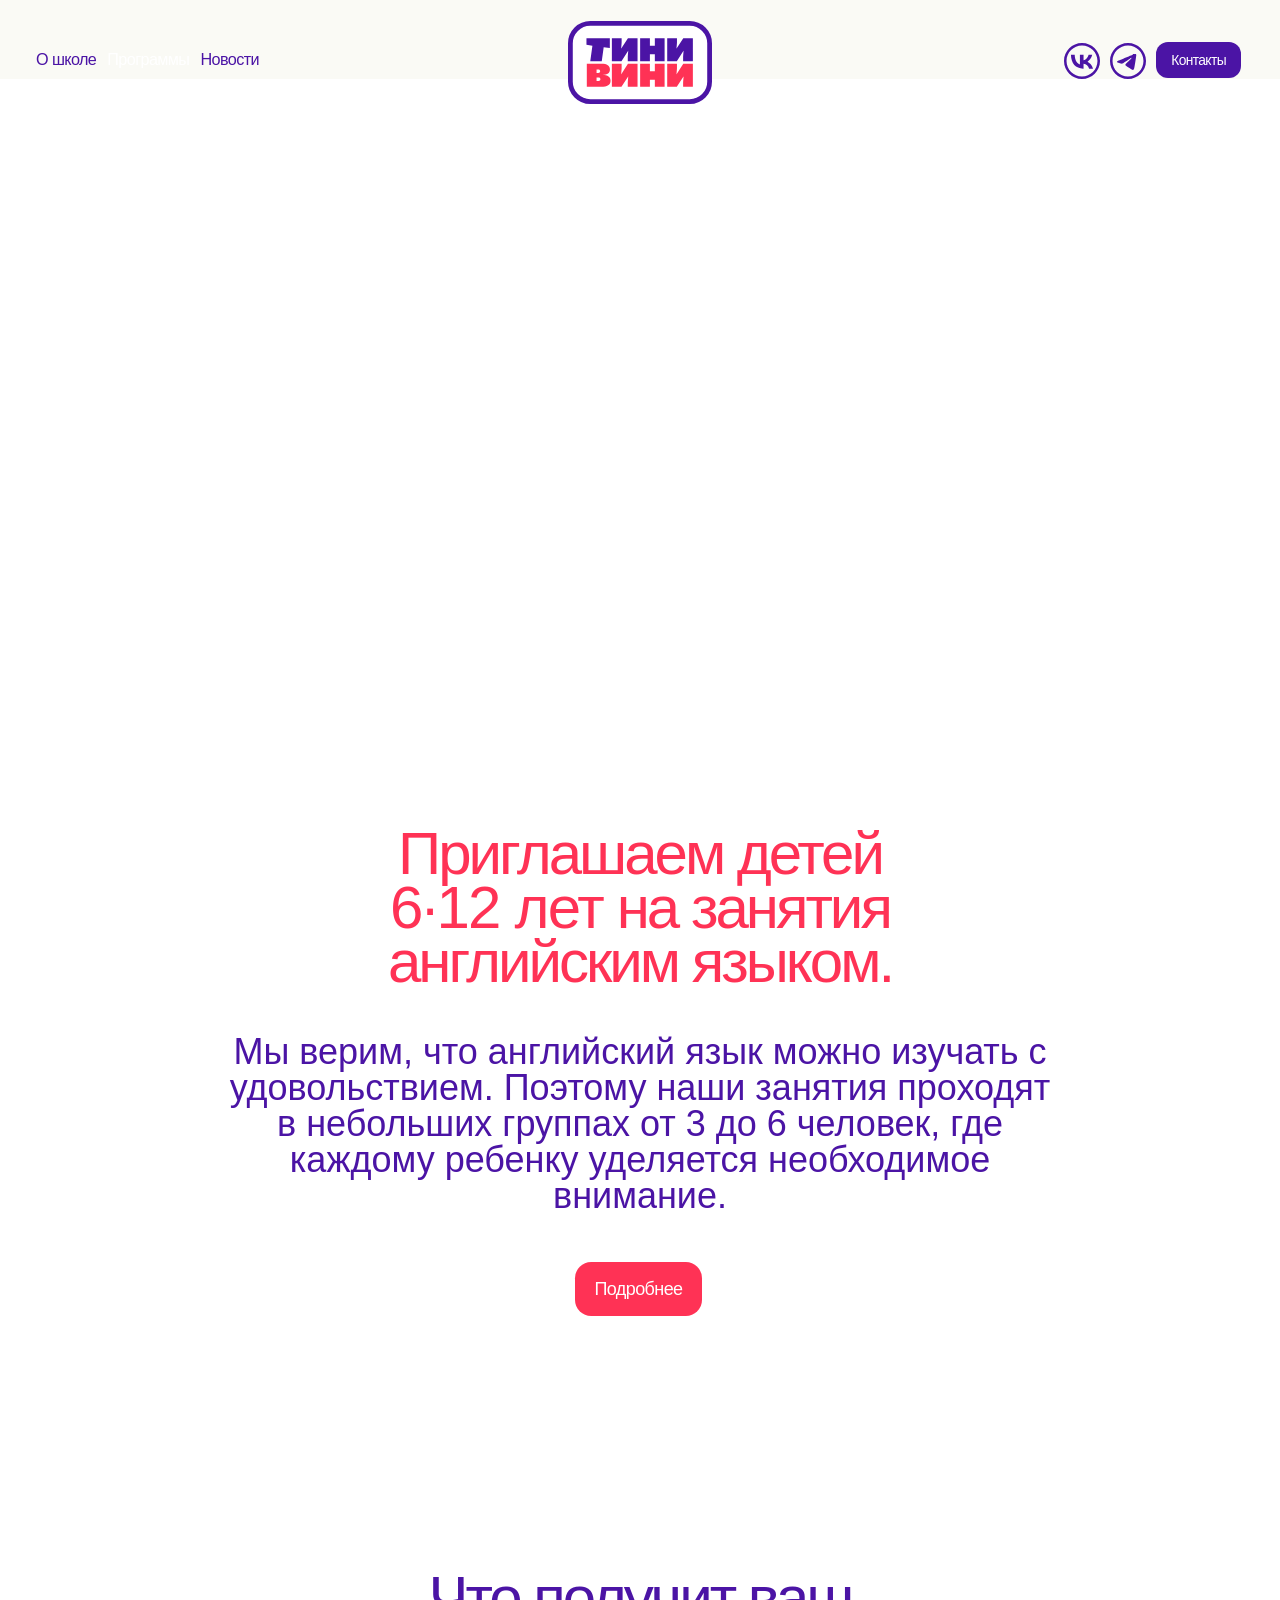
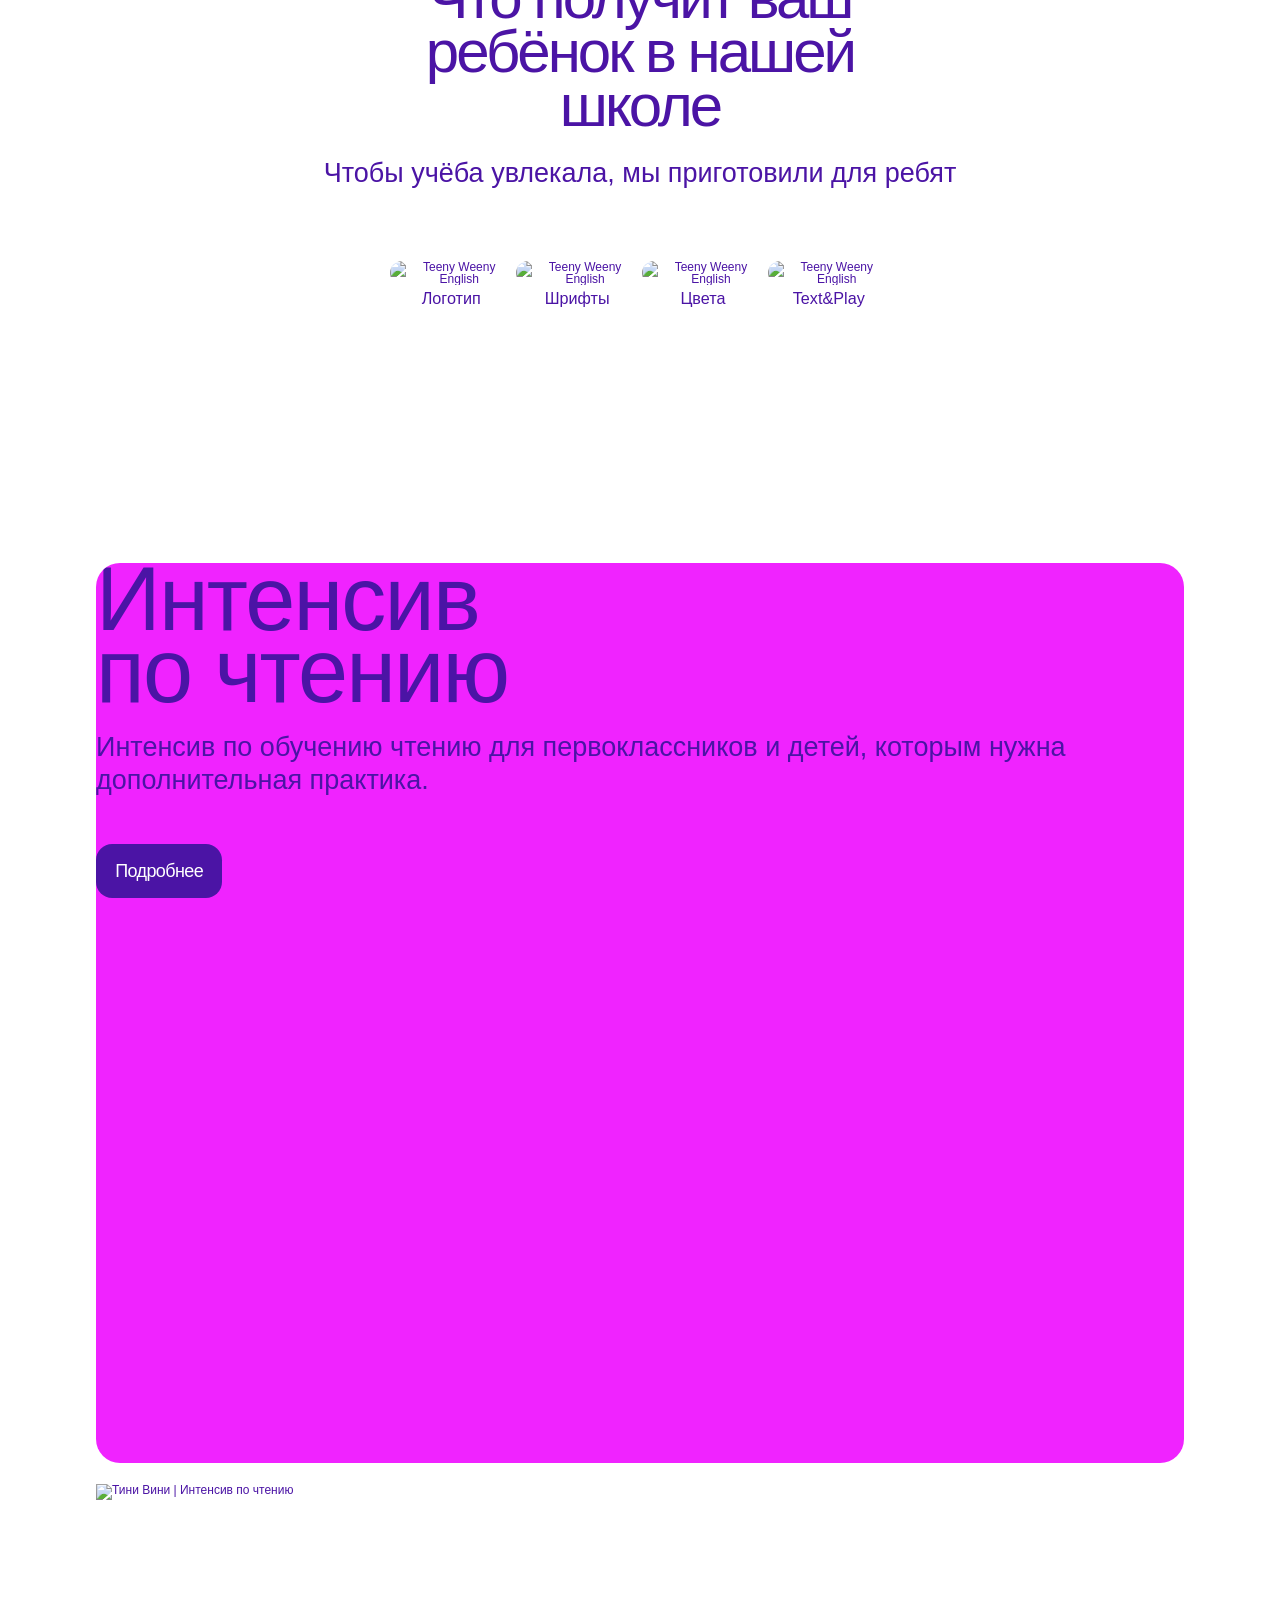
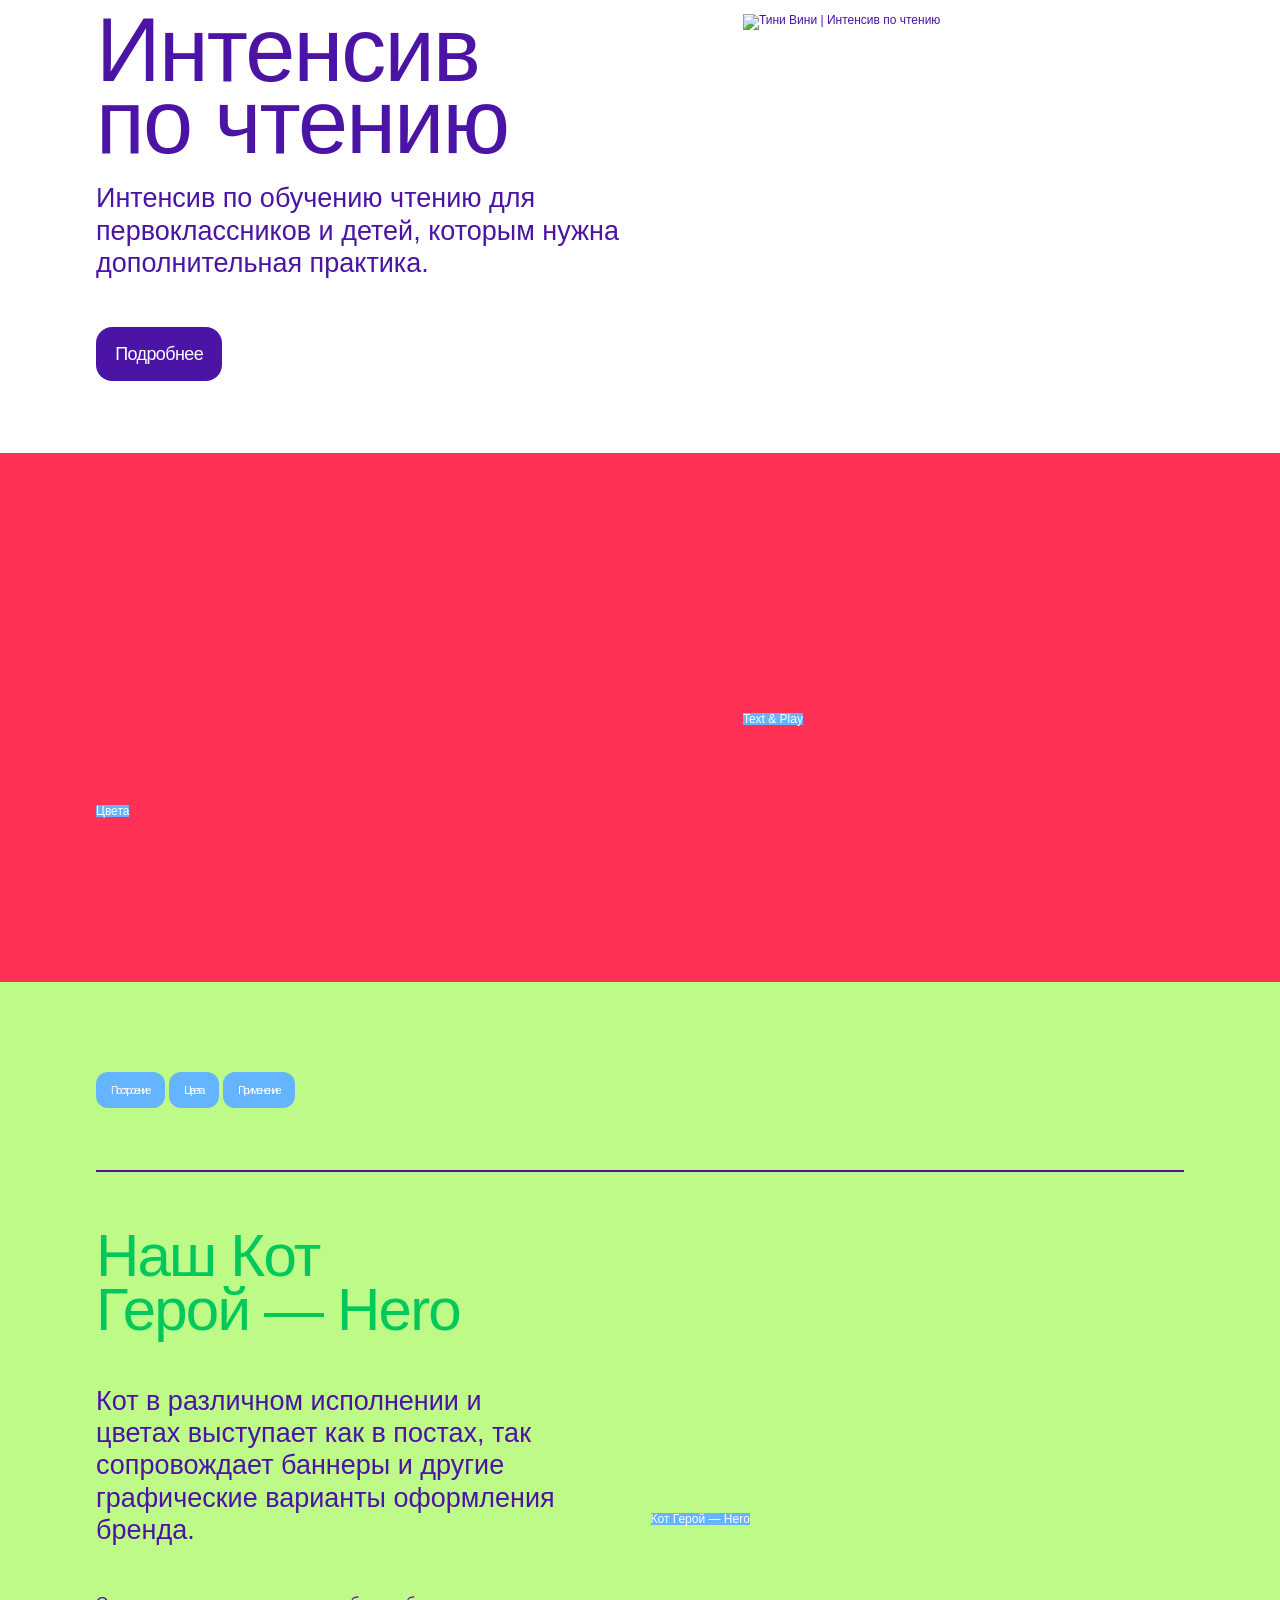
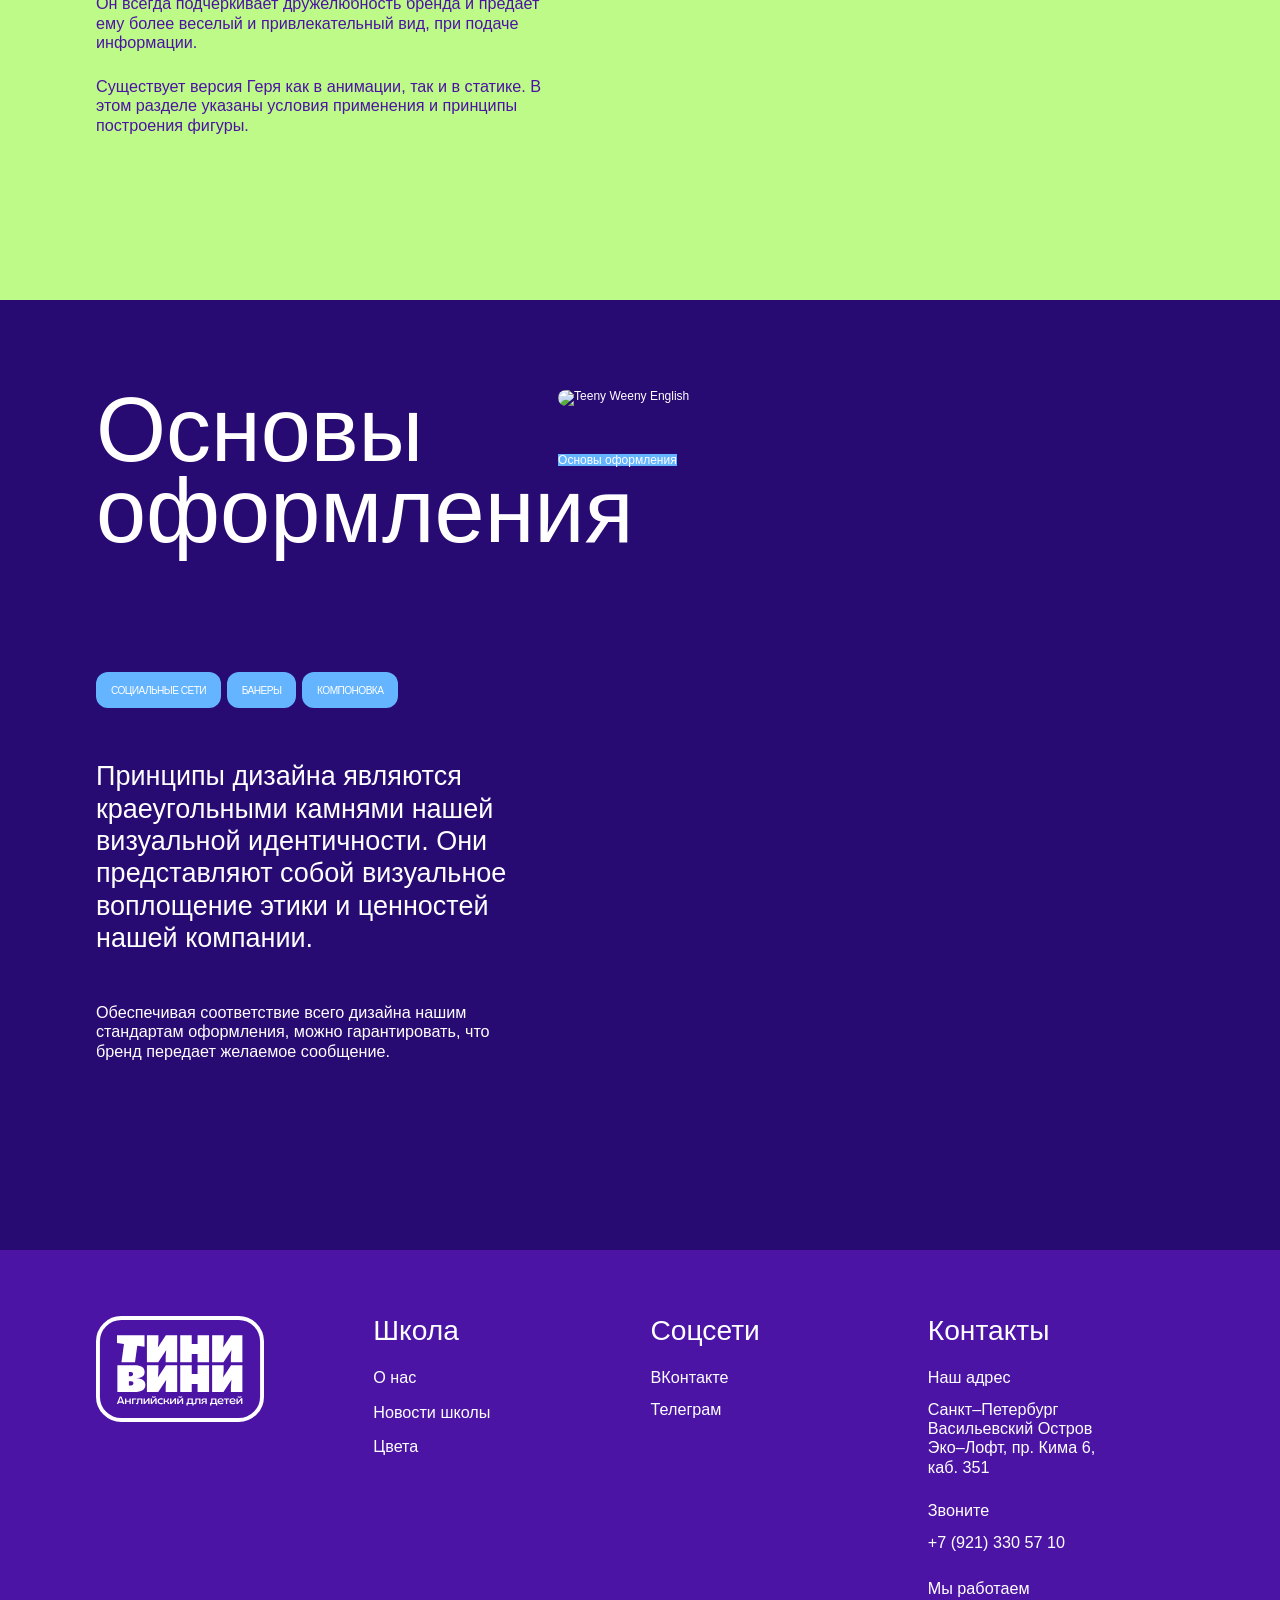
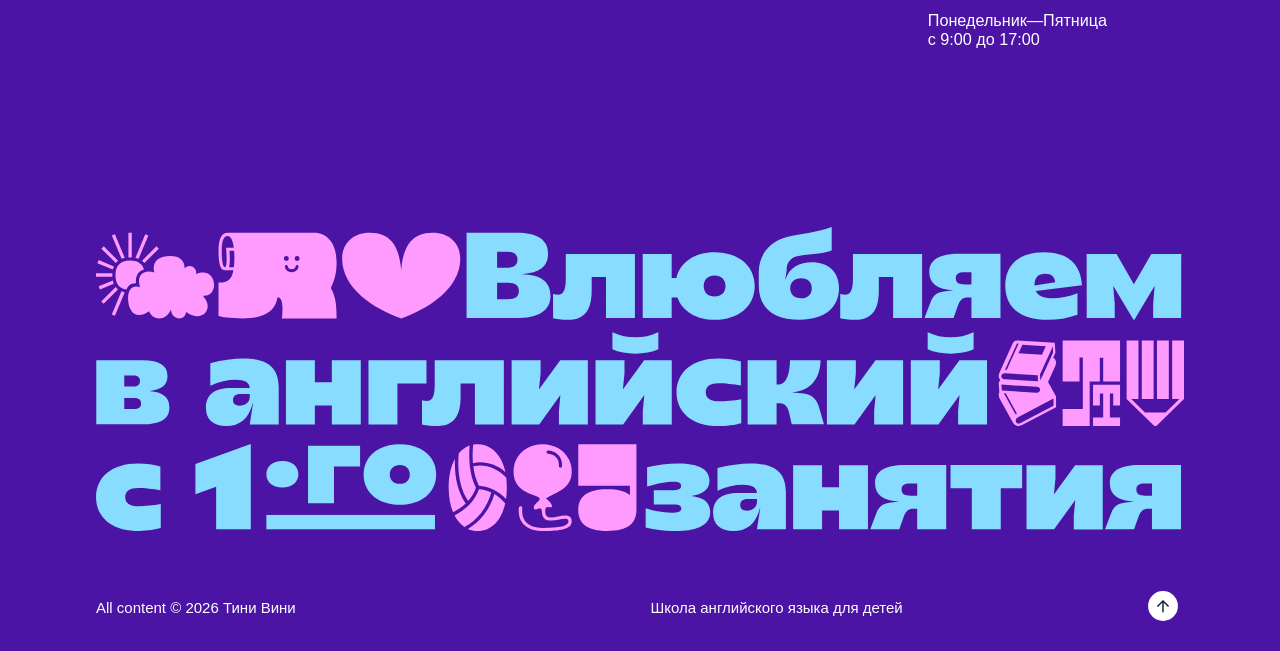
==== commit e153f355: "Add files via upload" ====
--- a/index.html
+++ b/index.html
@@ -38,10 +38,21 @@
 	shape-rendering: geometricPrecision;
 	text-rendering: geometricPrecision;
 }
-video {
-	transform: translate3d(0, 0, 0);
-	backface-visibility: hidden;
-	will-change: transform;
+.video-mobile {
+  display: none;
+}
+.video-desktop {
+  display: block;
+}
+
+/* На экранах до 768px наоборот: скрываем десктоп, показываем мобильное */
+@media (max-width: 768px) {
+  .video-mobile {
+    display: block;
+  }
+  .video-desktop {
+    display: none;
+  }
 }
 </style>
 </head><body class="is-preload">
@@ -126,9 +137,11 @@
   
   <section class="banner style2 align-left">
     <div class="content">
-      <video autoplay loop muted playsinline poster="videos/tw_banner_cat_hero_english_for.jpg">
-        <source src="videos/tw_banner_cat_hero_english_for_mob.mp4" type="video/mp4" media="(max-width:768px)">
-        <source src="videos/tw_banner_cat_hero_english_for.mp4" type="video/mp4" media="(min-width:769px)">
+      <video class="hero-video video-mobile" autoplay loop muted playsinline poster="videos/tw_banner_cat_hero_english_for.jpg">
+        <source src="videos/tw_banner_cat_hero_english_for_mob.mp4" type="video/mp4">
+      </video>
+      <video class="hero-video video-desktop" autoplay loop muted playsinline poster="videos/tw_banner_cat_hero_english_for.jpg">
+        <source src="videos/tw_banner_cat_hero_english_for.mp4" type="video/mp4">
       </video>
     </div>
   </section>
@@ -149,7 +162,7 @@
           <h1 class="blk_tx t_color_r nols_s">Приглашаем детей<br class="offmob">
             <span class="xblk_tx">6·12 лет</span> на занятия<br class="offmob">
             английским языком.</h1>
-            <hr class="mini">
+          <hr class="mini">
         </div>
       </div>
     </div>
--- a/assets/css/main.css
+++ b/assets/css/main.css
@@ -1563,15 +1563,9 @@
 	overflow: hidden;
 	z-index: 2;
 }
-.responsive-video {
+.banner.style2 .content video {
 	width: 100%;
 	height: auto;
-}
-.desktop-only {
-	display: none !important;
-}
-.mobile-only {
-	display: block !important;
 }
  @media screen and (max-width: 1920px) {
 .banner.style2 .content {
@@ -1593,13 +1587,9 @@
 	height: auto;
 	top: 0;
 }
-}
- @media (min-width: 768px) {
-.desktop-only {
-	display: block !important;
-}
-.mobile-only {
-	display: none !important;
+.banner.style2 .content video {
+	width: 100%;
+	height: auto;
 }
 }
 .banner.style2.fullscreen {
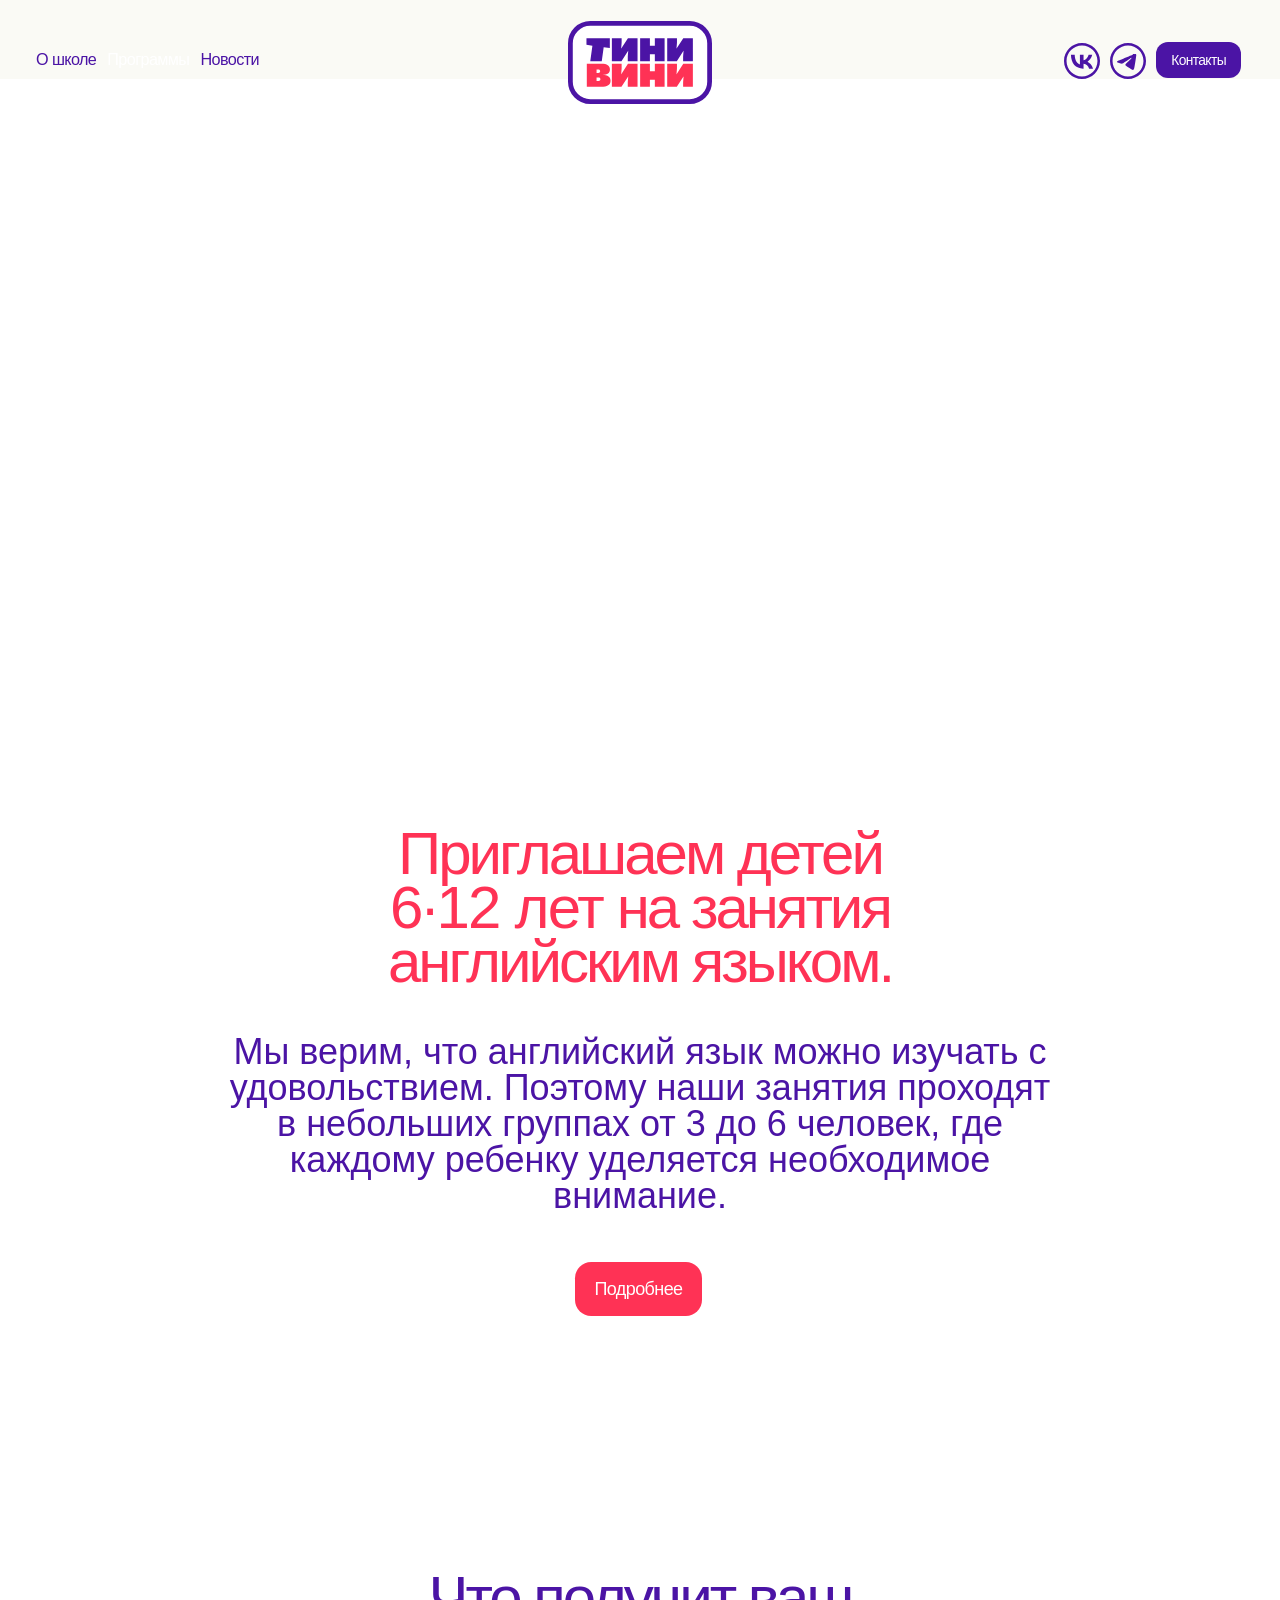
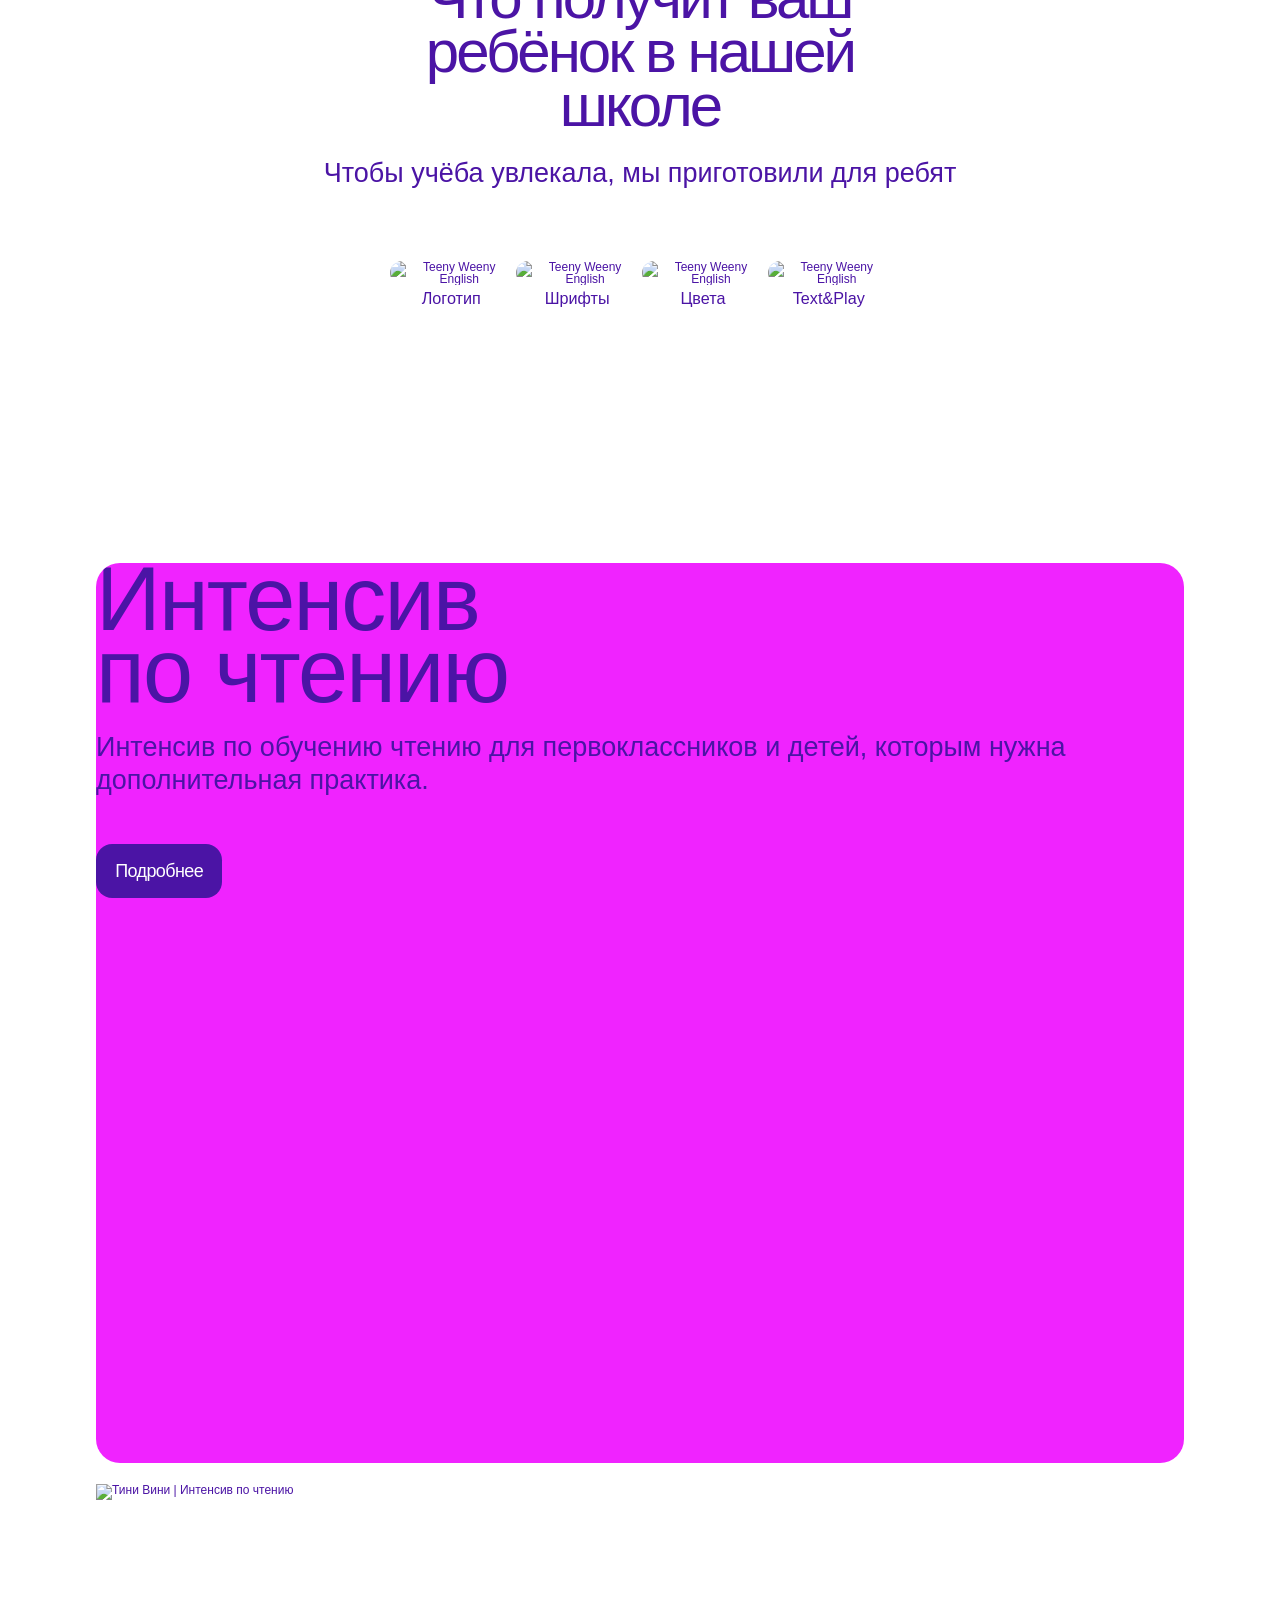
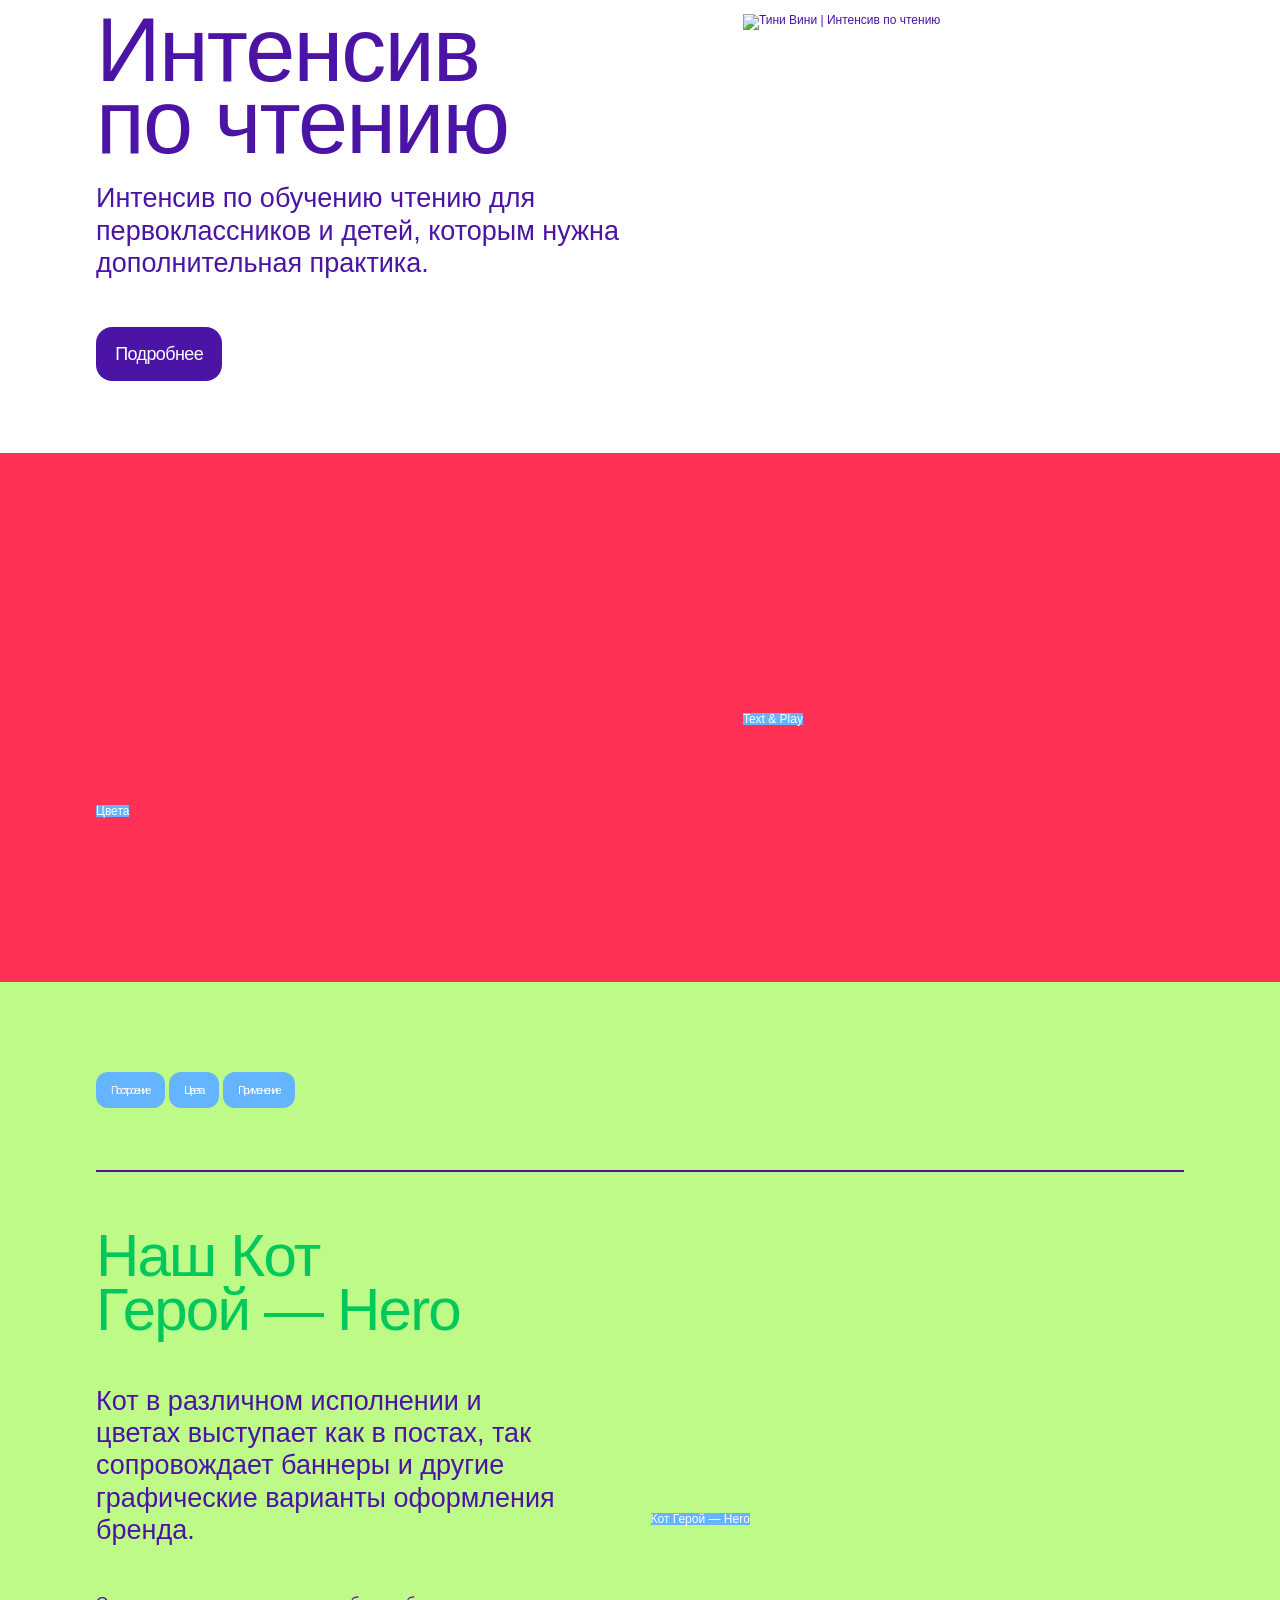
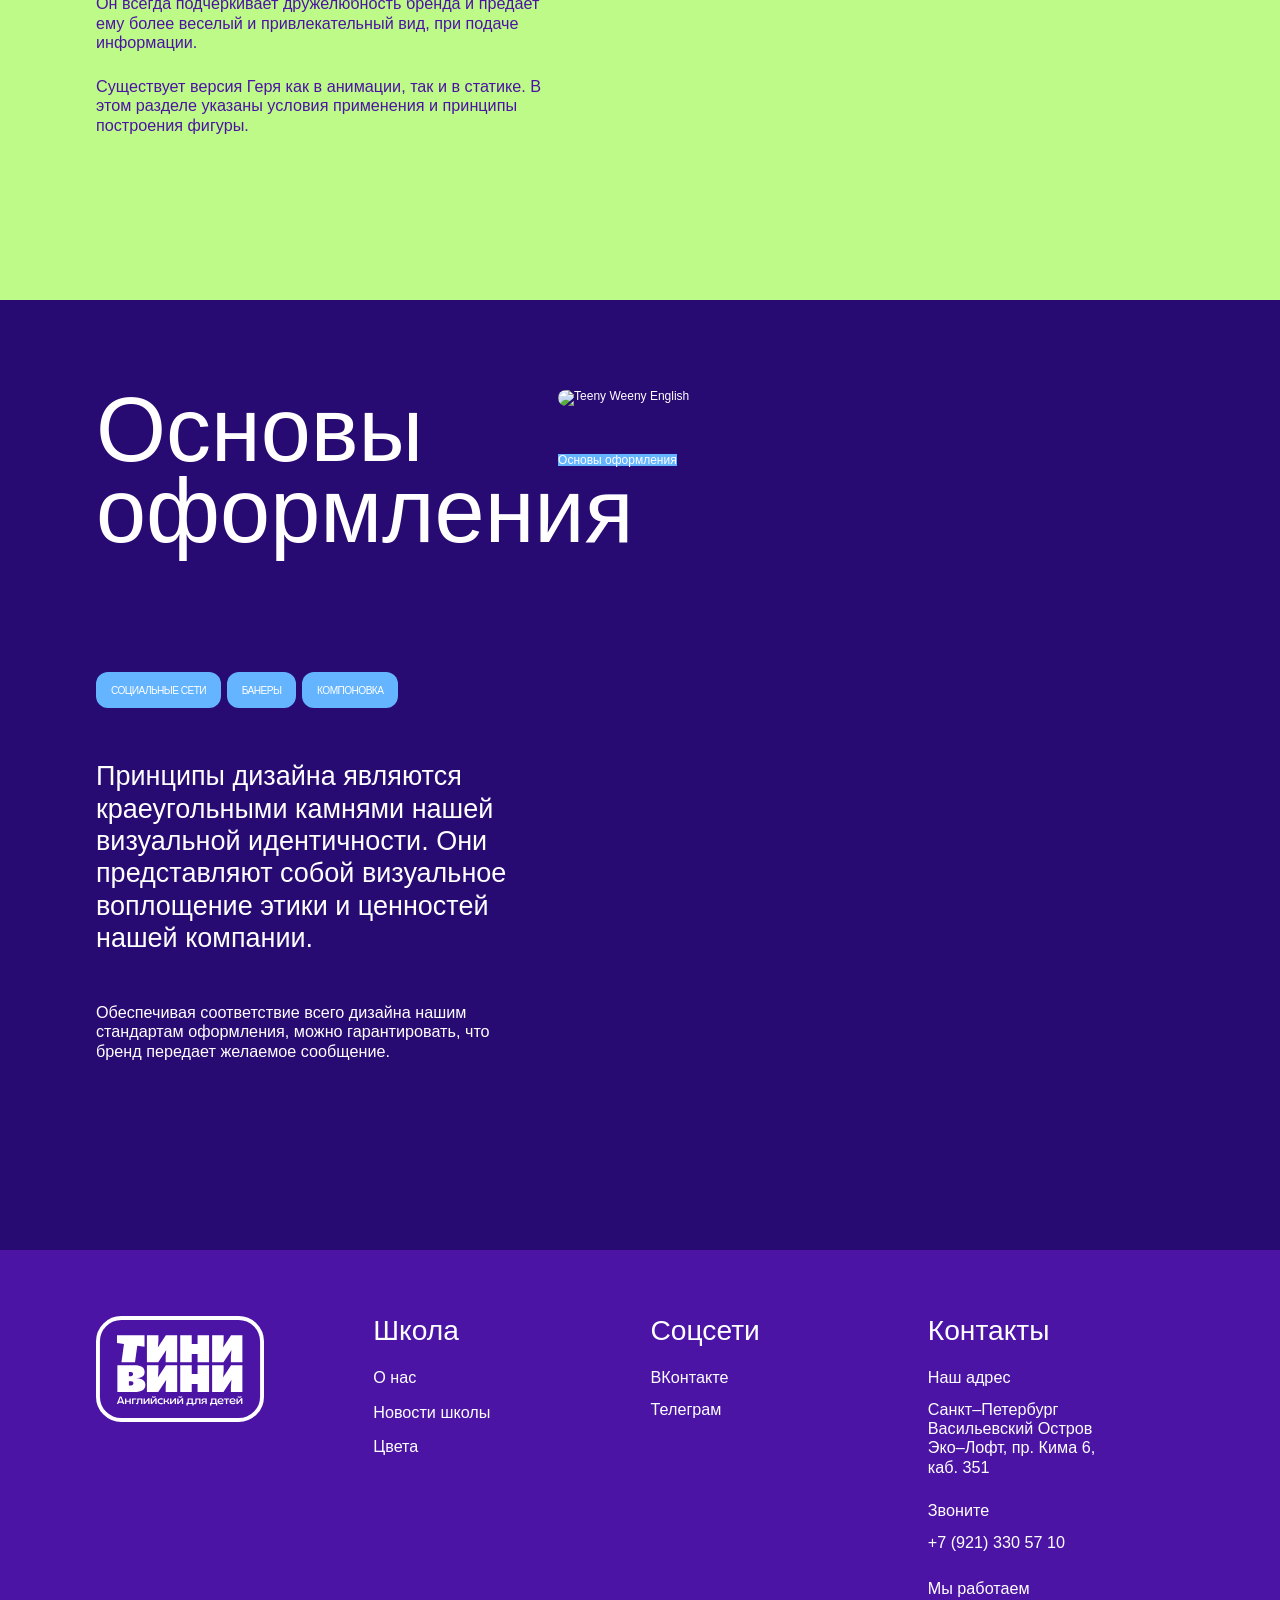
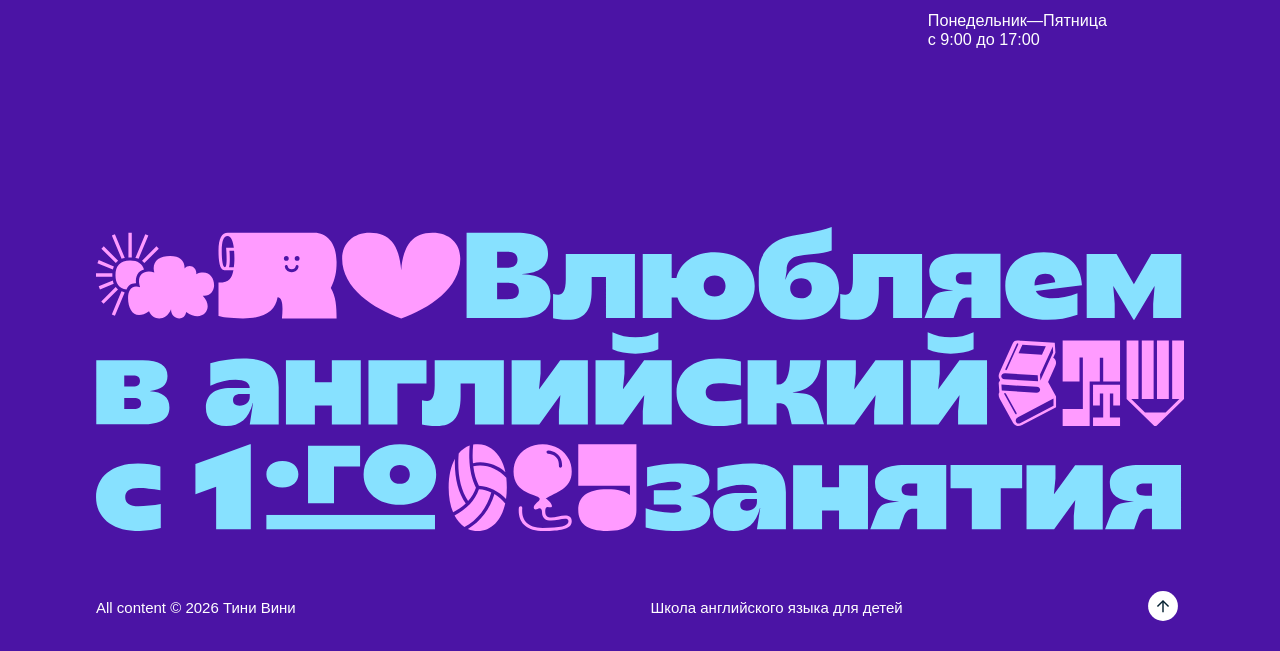
==== commit 9b285949: "Add files via upload" ====
--- a/index.html
+++ b/index.html
@@ -38,19 +38,17 @@
 	shape-rendering: geometricPrecision;
 	text-rendering: geometricPrecision;
 }
-.video-mobile {
+.video-mobile, .img-mobile {
   display: none;
 }
-.video-desktop {
+.video-desktop, .img-desktop {
   display: block;
 }
-
-/* На экранах до 768px наоборот: скрываем десктоп, показываем мобильное */
 @media (max-width: 768px) {
-  .video-mobile {
+  .video-mobile, .img-mobile {
     display: block;
   }
-  .video-desktop {
+  .video-desktop, .img-desktop {
     display: none;
   }
 }
@@ -137,8 +135,8 @@
   
   <section class="banner style2 align-left">
     <div class="content">
-      <video class="hero-video video-mobile" autoplay loop muted playsinline poster="videos/tw_banner_cat_hero_english_for.jpg">
-        <source src="videos/tw_banner_cat_hero_english_for_mob.mp4" type="video/mp4">
+      <video class="hero-video video-mobile" autoplay loop muted playsinline poster="videos/tw_banner_cat_hero_english_for_mob.jpg">
+        <source src="videos/tw_banner_cat_hero_english_for_pink_mob.mp4" type="video/mp4">
       </video>
       <video class="hero-video video-desktop" autoplay loop muted playsinline poster="videos/tw_banner_cat_hero_english_for.jpg">
         <source src="videos/tw_banner_cat_hero_english_for.mp4" type="video/mp4">
@@ -157,10 +155,10 @@
       </div>
       <div class="row">
         <div class="col-12 col-12-small">
-          <h1 class="tap text_and_play t_color_nb offdesk">📚❤✏⭄</h1>
-          <hr class="block1">
-          <h1 class="blk_tx t_color_r nols_s">Приглашаем детей<br class="offmob">
-            <span class="xblk_tx">6·12 лет</span> на занятия<br class="offmob">
+          <h1 class="tap text_and_play t_color_do offdesk">📚💭✏⭄</h1>
+          <hr class="block1">
+          <h1 class="blk_tx t_color_r nols_s">Приглашаем детей<br class="offmob_all">
+            <span class="xblk_tx">6·12 лет</span> на занятия<br class="offmob_all">
             английским языком.</h1>
           <hr class="mini">
         </div>
@@ -472,7 +470,10 @@
         </div>
       </div>
       <div class="row">
-        <div class="col-12 col-12-small"> <span class="image fit"><img src="imgs/tw_slogan_love_english.svg" onContextMenu="return false;" alt="Тини Вини | Английский для детей" /></span>
+        <div class="col-12 col-12-small img-mobile"> <span class="image fit"><img src="imgs/tw_slogan_love_english_mob.svg" onContextMenu="return false;" alt="Тини Вини | Английский для детей" /></span>
+          <hr class="block1">
+        </div>
+        <div class="col-12 col-12-small img-desktop"> <span class="image fit"><img src="imgs/tw_slogan_love_english.svg" onContextMenu="return false;" alt="Тини Вини | Английский для детей" /></span>
           <hr class="block1">
         </div>
       </div>
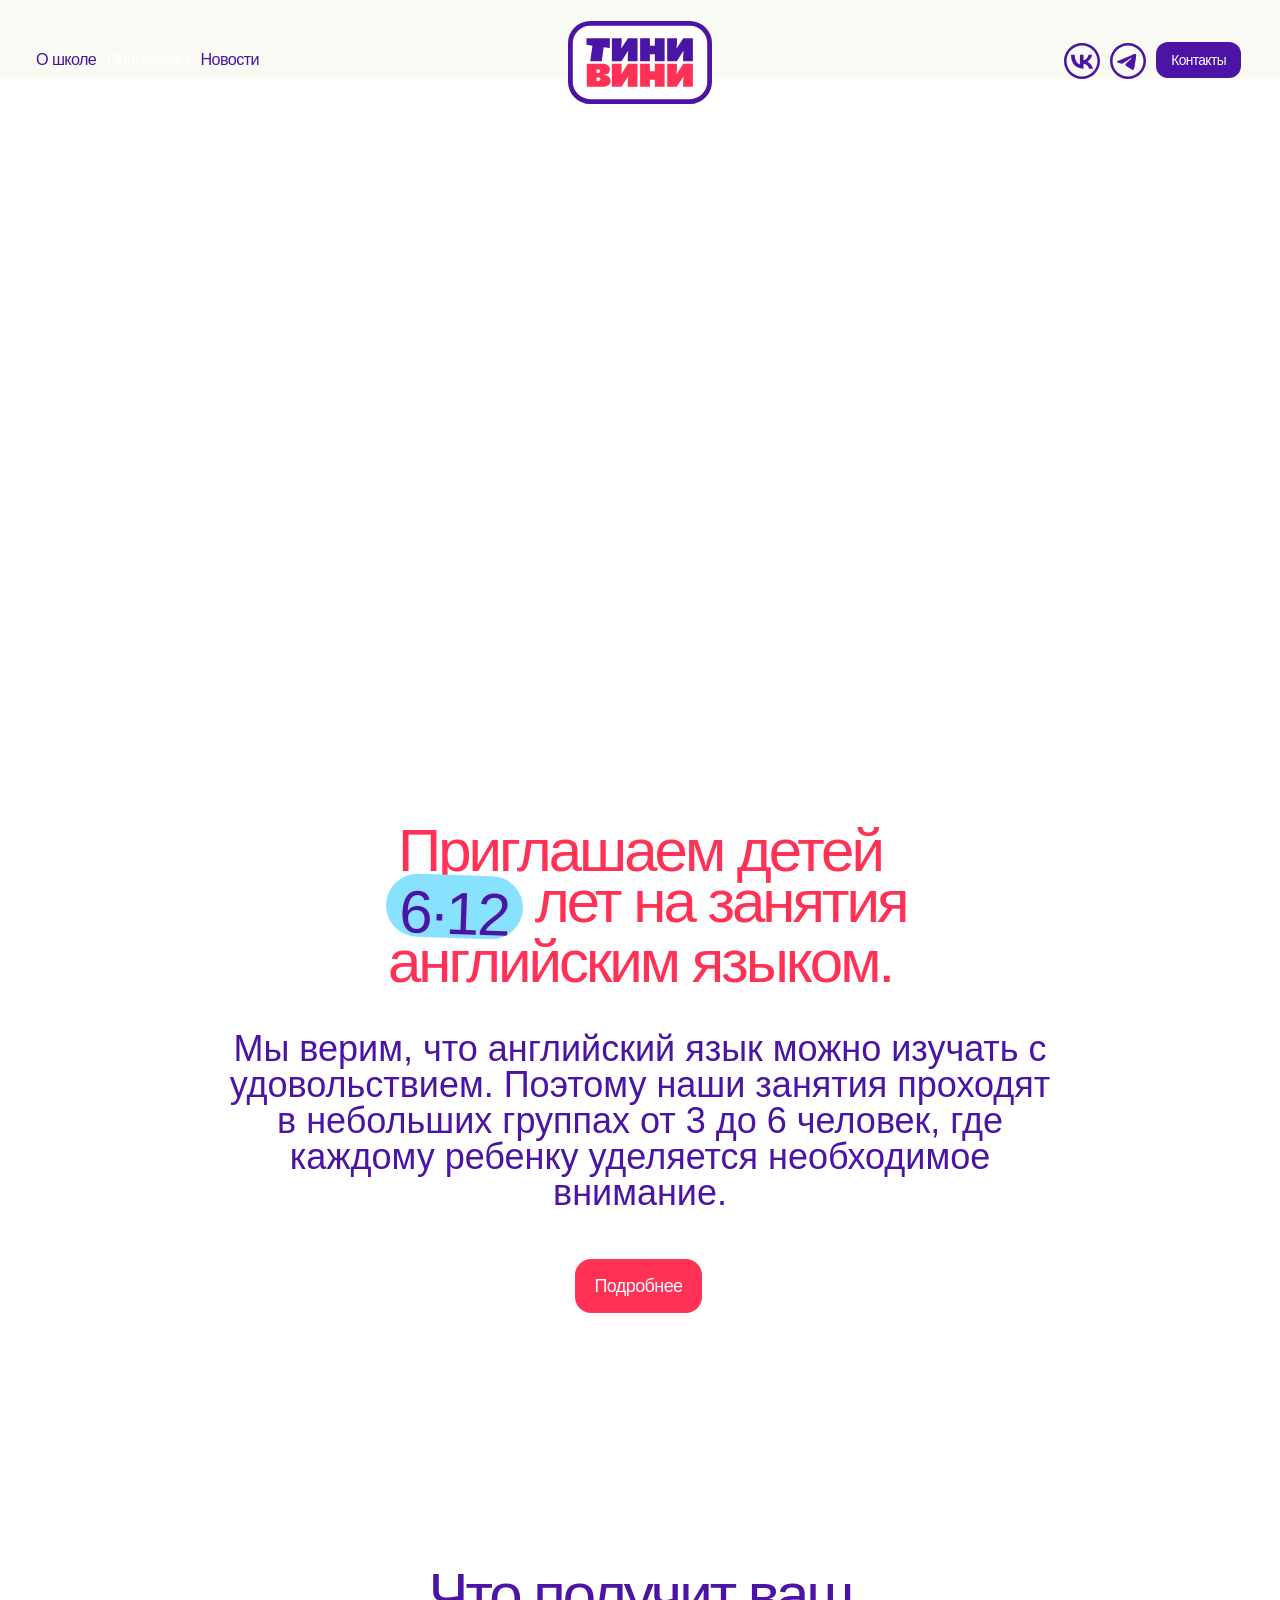
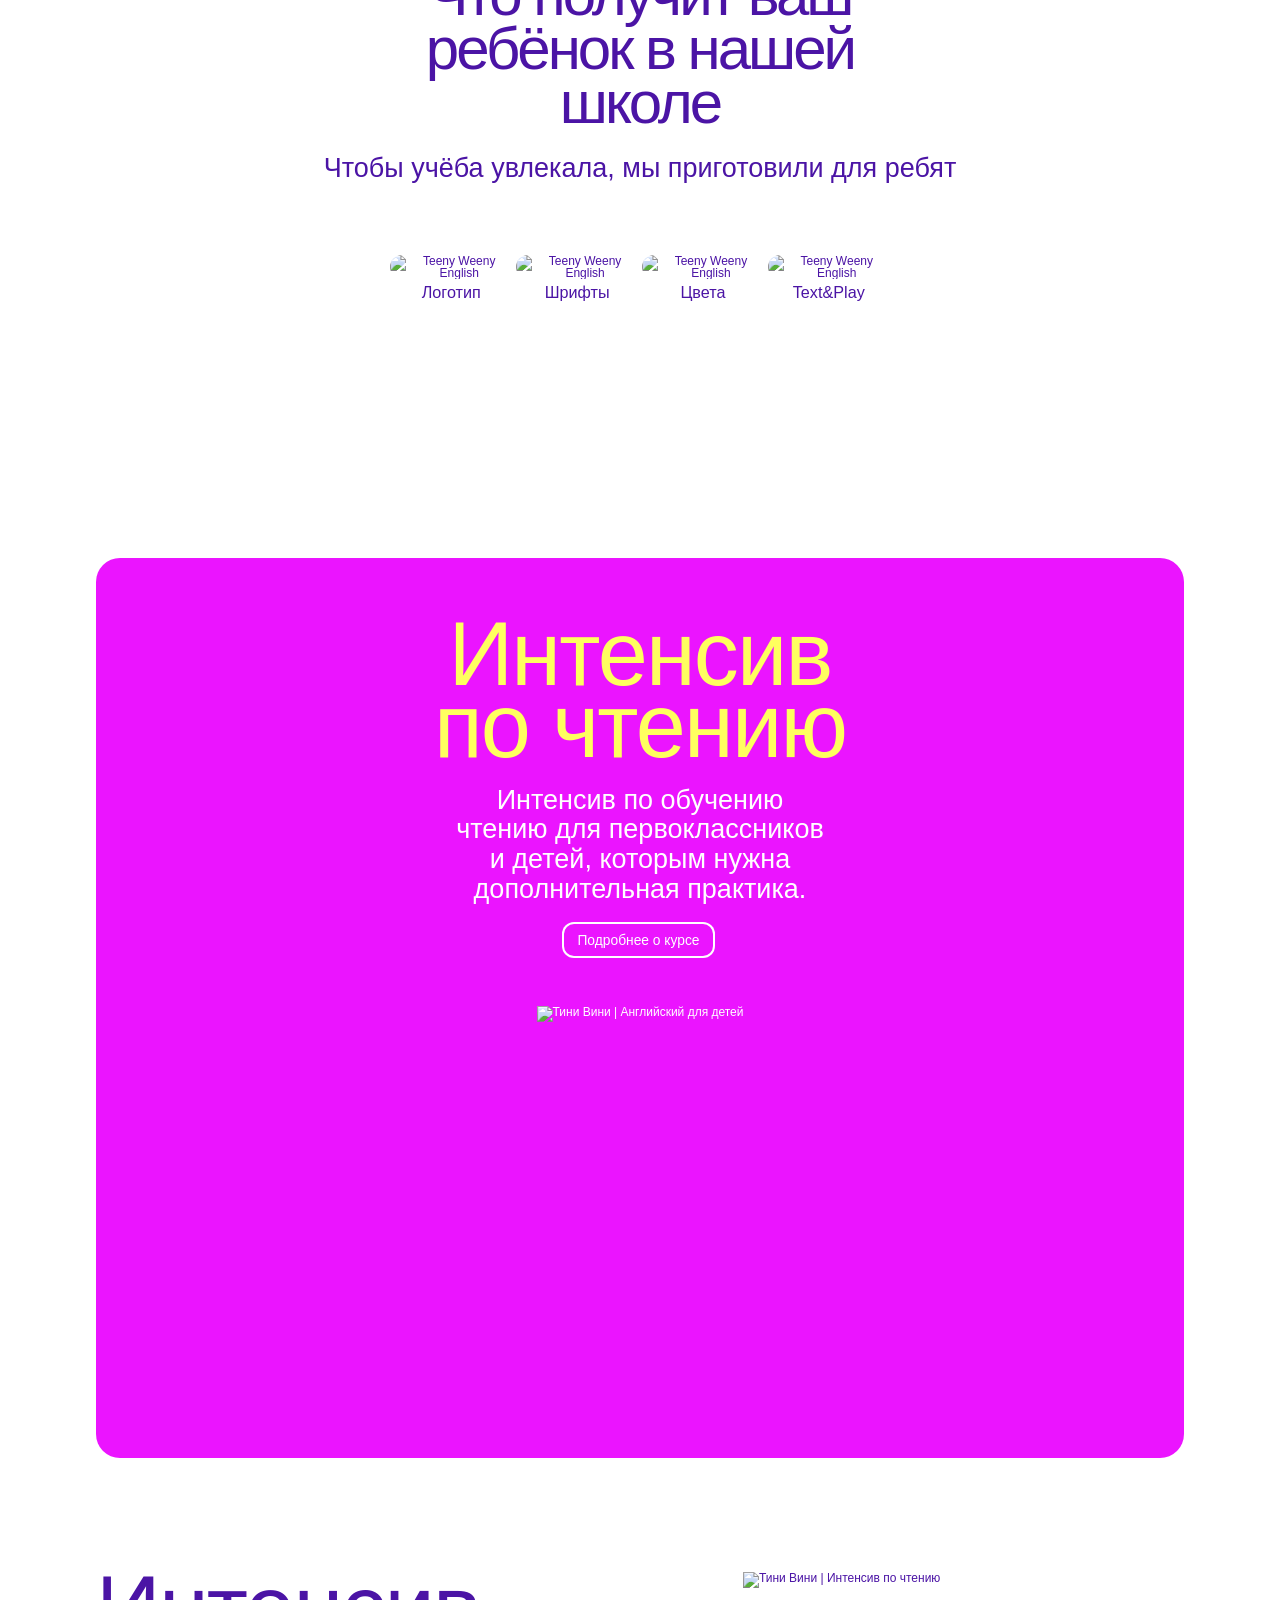
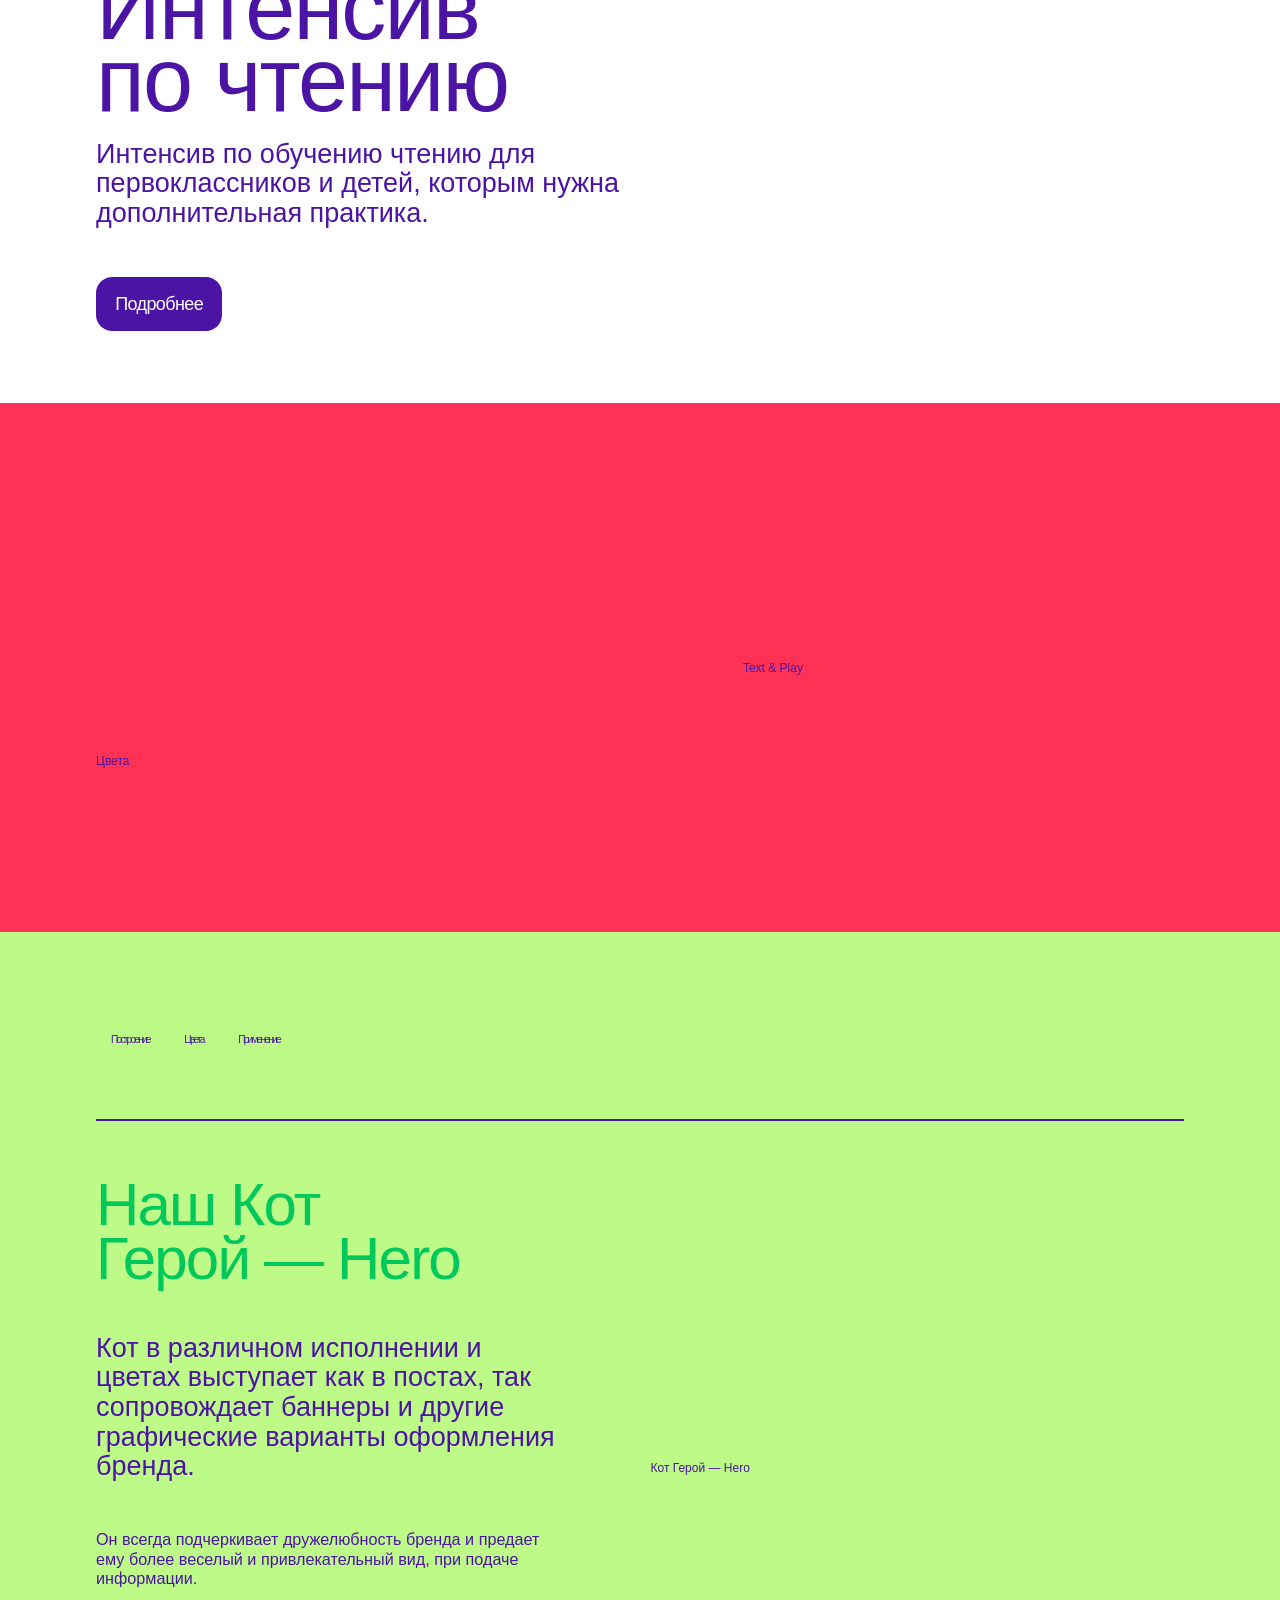
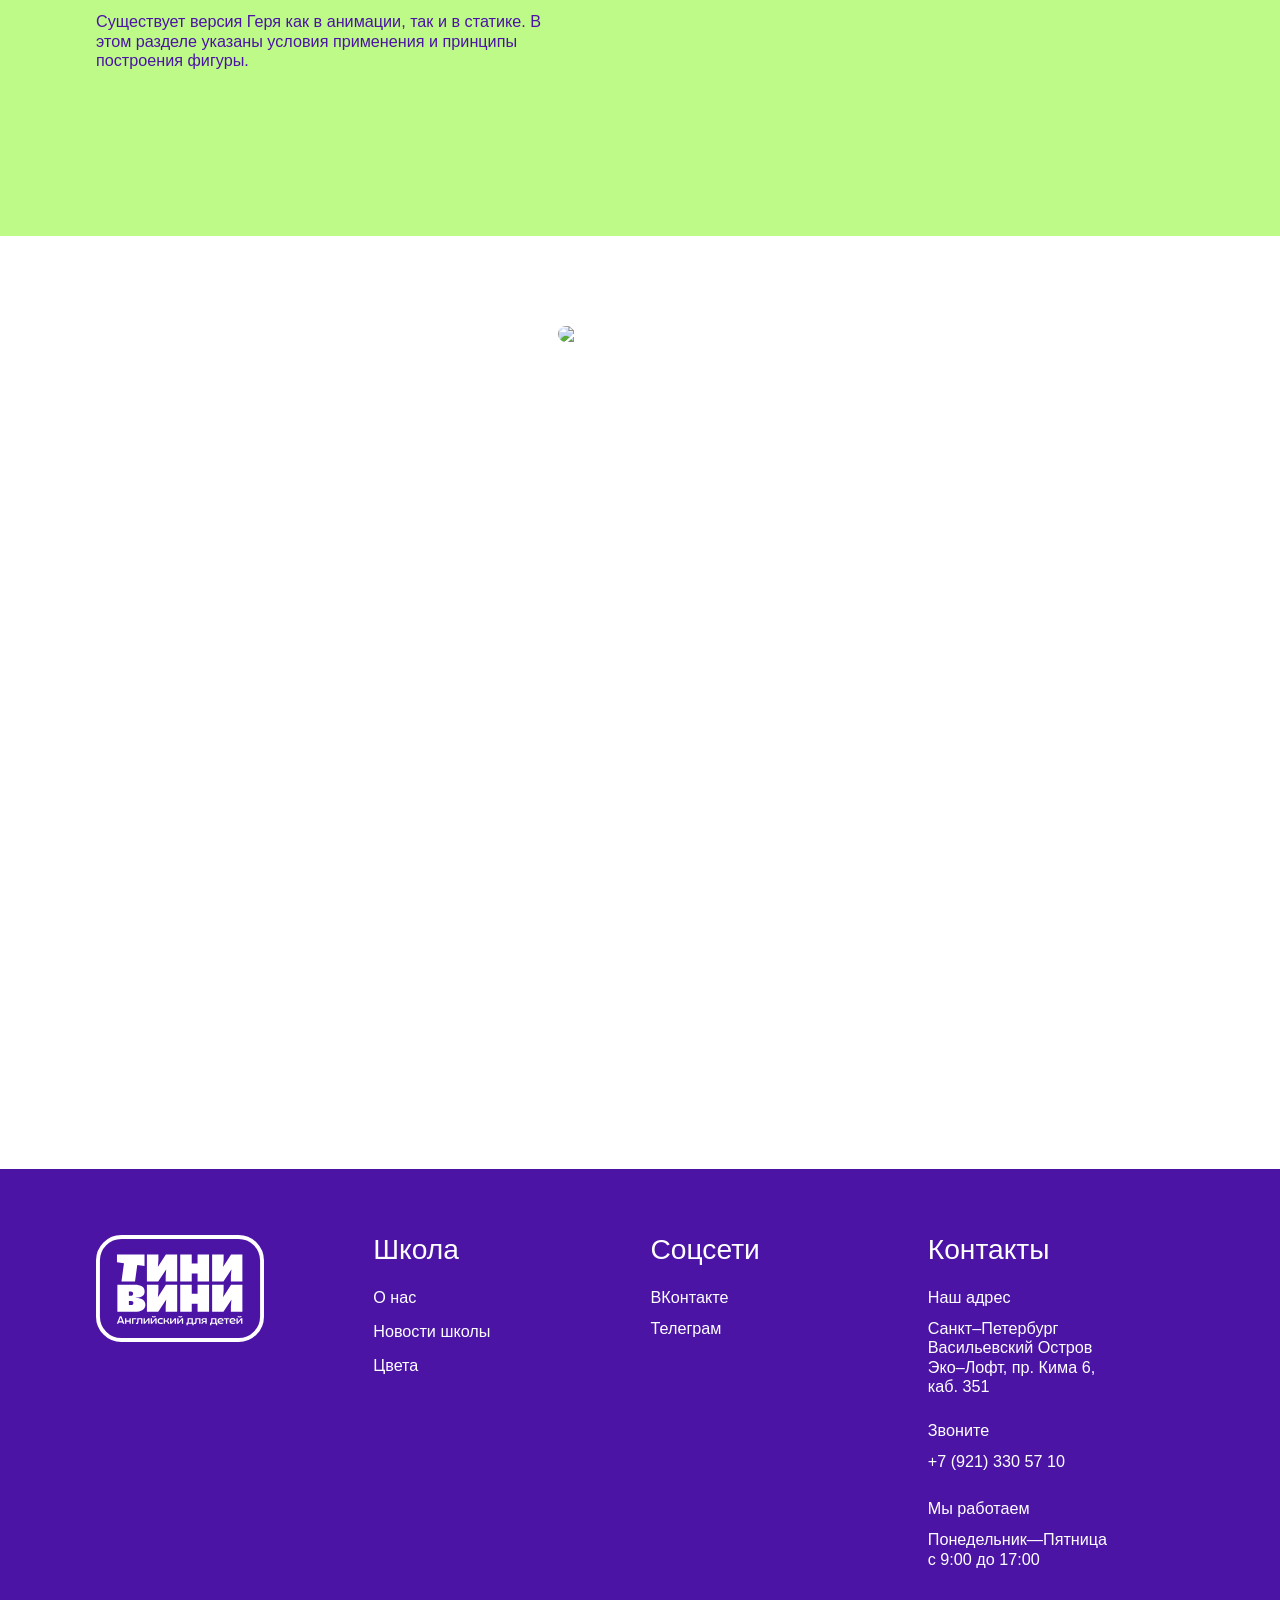
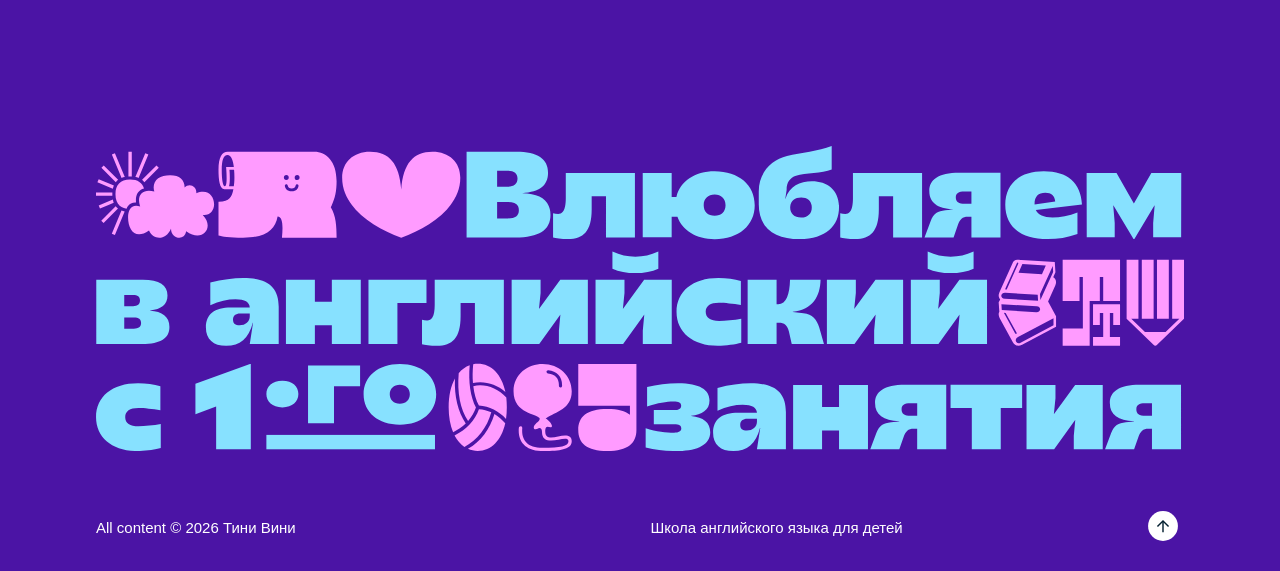
==== commit b7c88200: "Add files via upload" ====
--- a/index.html
+++ b/index.html
@@ -39,18 +39,18 @@
 	text-rendering: geometricPrecision;
 }
 .video-mobile, .img-mobile {
-  display: none;
+	display: none;
 }
 .video-desktop, .img-desktop {
-  display: block;
+	display: block;
 }
 @media (max-width: 768px) {
-  .video-mobile, .img-mobile {
-    display: block;
-  }
-  .video-desktop, .img-desktop {
-    display: none;
-  }
+.video-mobile, .img-mobile {
+	display: block;
+}
+.video-desktop, .img-desktop {
+	display: none;
+}
 }
 </style>
 </head><body class="is-preload">
@@ -136,10 +136,10 @@
   <section class="banner style2 align-left">
     <div class="content">
       <video class="hero-video video-mobile" autoplay loop muted playsinline poster="videos/tw_banner_cat_hero_english_for_mob.jpg">
-        <source src="videos/tw_banner_cat_hero_english_for_pink_mob.mp4" type="video/mp4">
+        <source src="videos/tw_banner_cat_hero_english_for_mob_.mp4" type="video/mp4">
       </video>
       <video class="hero-video video-desktop" autoplay loop muted playsinline poster="videos/tw_banner_cat_hero_english_for.jpg">
-        <source src="videos/tw_banner_cat_hero_english_for.mp4" type="video/mp4">
+        <source src="videos/tw_banner_cat_hero_english_for_.mp4" type="video/mp4">
       </video>
     </div>
   </section>
@@ -155,10 +155,9 @@
       </div>
       <div class="row">
         <div class="col-12 col-12-small">
-          <h1 class="tap text_and_play t_color_do offdesk">📚💭✏⭄</h1>
-          <hr class="block1">
-          <h1 class="blk_tx t_color_r nols_s">Приглашаем детей<br class="offmob_all">
-            <span class="xblk_tx">6·12 лет</span> на занятия<br class="offmob_all">
+          <h1 class="tap text_and_play t_color_nb offdesk">📚💭✏⭄</h1>
+          <hr class="block1">
+          <h1 class="blk_tx t_color_r nols_s">Приглашаем детей<br class="offmob_text"><span class="xblk_tx box_text color_box_blue t_color_db">6·12</span>лет на занятия<br class="offmob_text">
             английским языком.</h1>
           <hr class="mini">
         </div>
@@ -225,7 +224,7 @@
   
   <!-- READING MOB -->
   
-  <section class="wrapper style1 align-left">
+  <section class="wrapper style1 invert align-center">
     <div class="inner">
       <div class="row">
         <div class="col-12 col-12-small">
@@ -235,17 +234,17 @@
       <div class="row">
         <div class="col-12 col-12-small">
           <div class="box_banner color_box_dpink">
-            <h1 class="special blk_tx">Интенсив<br>
+            <h1 class="special blk_tx t_color_y">Интенсив<br>
               по чтению</h1>
             <hr class="mini">
-            <h3 class="md_tx">Интенсив по обучению чтению для первоклассников и детей, которым нужна дополнительная практика.</h3>
-            <hr class="block1">
+            <h3 class="sbd_tx t_color_w" style="margin:0 1rem 1.5rem 1rem;">Интенсив по обучению<br>чтению для первоклассников<br>и детей, которым нужна<br>дополнительная практика.</h3>
             <ul>
-              <li><a href="https://webehoove.github.io/teenyweeny/downloads/" class="button large dblue xbd_tx">Подробнее</a></li>
+              <li><a href="https://webehoove.github.io/teenyweeny/downloads/" class="button medium dblue_shadow xbd_tx nols">Подробнее о курсе</a></li>
             </ul>
+          <hr class="block1">
+            <span><img src="imgs/tw_reading_cat_books.svg" onContextMenu="return false;" alt="Тини Вини | Английский для детей" /></span>
           </div>
         </div>
-        <div class="col-5 col-12-small"><span class="image fit"><img src="imgs/tw_reading_cat_books.svg" onContextMenu="return false;" alt="Тини Вини | Интенсив по чтению" /></span></div>
       </div>
     </div>
   </section>
--- a/assets/css/main.css
+++ b/assets/css/main.css
@@ -14,6 +14,13 @@
 	src: url(../webfonts/twsans/TWSans-Medium.woff2) format('woff2');
 }
 @font-face {
+	font-family: 'TW Sbd';
+	font-weight: normal;
+	font-style: normal;
+	font-display: swap;
+	src: url(../webfonts/twsans/TWSans-SemiBold.woff2) format('woff2');
+}
+@font-face {
 	font-family: 'TW Bd';
 	font-weight: normal;
 	font-style: normal;
@@ -46,7 +53,7 @@
 	font-family: 'TWE Text and Play';
 	font-weight: normal;
 	font-style: normal;
-	src: url(../webfonts/twe_text_and_play/TWE-T-A-P.woff) format('woff');
+	src: url(../webfonts/twe_text_and_play/TW-TandP-Bold.woff2) format('woff2');
 }
 /*___________Script______________*/
 @font-face {
@@ -232,6 +239,9 @@
 .md_tx {
 	font-family: 'TW Md', Helvetica, sans-serif;
 }
+.sbd_tx {
+	font-family: 'TW Sbd', Helvetica, sans-serif;
+}
 .bd_tx {
 	font-family: 'TW Bd', Helvetica, sans-serif;
 }
@@ -267,8 +277,20 @@
 .t_color_r {
 	color: var(--primary-red);
 }
+.t_color_y {
+	color: var(--primary-yellow);
+}
+.t_color_do {
+	color: var(--primary-dorange);
+}
 .t_color_gr {
 	color: var(--primary-green);
+}
+.t_color_dp {
+	color: var(--primary-dpink);
+}
+.t_color_w {
+	color: var(--primary-white);
 }
 .nols_s {
 	letter-spacing: -0.25rem;
@@ -282,7 +304,7 @@
 }
 h1 {
 	font-size: 6.5rem;
-	line-height: .9;
+	line-height: .8;
 }
 h1.special {
 	font-size: 7.5rem;
@@ -306,7 +328,7 @@
 }
 h3 {
 	font-size: 2.25rem;
-	line-height: 1.2;
+	line-height: 1.1
 }
 h4 {
 	font-size: 1.5rem;
@@ -427,15 +449,6 @@
  @media screen and (max-width: 1080px) {
 }
  @media screen and (max-width: 820px) {
-h1 {
-	font-size: 2.75rem;
-}
-h2 {
-	font-size: 2rem;
-}
-h4 {
-	font-size: 1.35rem;
-}
 }
  @media screen and (max-width: 736px) {
 p {
@@ -447,10 +460,10 @@
 	line-height: .9;
 }
 h1.special {
-	font-size: 4rem;
+	font-size: 4.25rem;
 }
 h1.special_one {
-	font-size: 3rem;
+	font-size: 2.8rem;
 }
 h1.tap {
 	font-size: 6rem;
@@ -464,7 +477,7 @@
 	line-height: 1;
 }
 h3 {
-	font-size: 1.35rem;
+	font-size: 1.5rem;
 }
 h4 {
 	font-size: 1.35rem;
@@ -602,17 +615,18 @@
 /* Box */
 
 .box_banner {
-	overflow: hidden;
+	overflow: visible;
 	position: relative;
 	background: inherit;
-	background-position: center;
+	background: no-repeat;
+	background-position: bottom center;
 	background-size: cover;
 	object-fit: cover;
 	object-position: center;
 	justify-content: center;
 	align-items: center;
 	margin: 0;
-	padding: 0;
+	padding: 5rem 1rem 2rem 1rem;
 	width: 100%;
 	height: 100svh;
 	border: none;
@@ -625,12 +639,71 @@
 	overflow: hidden;
 	z-index: 2;
 }
+.box_text {
+	overflow: hidden;
+	position: relative;
+	background-color: inherit;
+	display: inline-block;
+	vertical-align: middle;
+	margin: 0 1rem;
+	padding: 1.25rem 1.15rem 0 1.15rem;
+	border: none;
+	border-radius: 3rem;
+	transform: rotate(2deg);
+	z-index: 1;
+}
 .color_box_dpink {
 	background-color: var(--primary-dpink);
 }
+.color_box_pink {
+	background-color: var(--primary-pink);
+}
+.color_box_lpink {
+	background-color: var(--primary-lpink);
+}
+.color_box_blue {
+	background-color: var(--primary-blue);
+}
+.color_box_lgreen {
+	background-color: var(--primary-lgreen);
+}
+.color_box_dorange {
+	background-color: var(--primary-dorange);
+}
+.color_box_yellow {
+	background-color: var(--primary-yellow);
+}
+ @media screen and (max-width: 768px) {
+.box_banner {
+	height: 50svh;
+	border-radius: 4rem;
+}
+.box_text {
+	margin: 0 0.35rem;
+	padding: 0.65rem 0.75rem 0 0.75rem;
+	border: none;
+	border-radius: 2rem;
+}
+}
  @media screen and (max-width: 736px) {
 .box_banner {
-	height: 85svh;
+	width: 100%;
+	height: auto;
+	padding: 5rem 0 0 0;
+	border-radius: 4rem;
+}
+.box_banner img {
+	position: relative;
+    display: block;
+	margin: 0;
+	padding: 0;
+	width: 100%;
+}
+.box_text {
+	margin: 0 0.35rem;
+	padding: 0.65rem 0.75rem 0 0.75rem;
+	border: none;
+	border-radius: 1.5rem;
 }
 }
 /* Button */
@@ -700,15 +773,18 @@
 input[type="submit"].disabled, input[type="submit"]:disabled, input[type="reset"].disabled, input[type="reset"]:disabled, input[type="button"].disabled, input[type="button"]:disabled, button.disabled, button:disabled, .button.disabled, .button:disabled {
 	pointer-events: none;
 }
-input[type="submit"], input[type="reset"], input[type="button"], button, .button {
-	background-color: var(--primary-nblue);
-	color: rgba(255, 255, 255, 1) !important;
-}
-input[type="submit"]:hover, input[type="reset"]:hover, input[type="button"]:hover, button:hover, .button:hover {
-	background-color: var(--primary-mblue);
-}
-input[type="submit"]:active, input[type="reset"]:active, input[type="button"]:active, button:active, .button:active {
-	background-color: var(--primary-nblue);
+button.dblue_shadow, .button.dblue_shadow {
+	background-color: transparent;
+	box-shadow: inset 0 0 0 2px var(--primary-dblue);
+	color: var(--primary-dblue) !important;
+}
+button.dblue_shadow:hover, .button.dblue_shadow:hover {
+	box-shadow: inset 0 0 0 2px var(--primary-bblue);
+	color: var(--primary-bblue) !important;
+}
+button.dblue_shadow:active, .button.dblue_shadow:active {
+	box-shadow: inset 0 0 0 2px var(--primary-bblue);
+	color: var(--primary-bblue) !important;
 }
 button.dblue, .button.dblue {
 	background-color: var(--primary-dblue);
@@ -1802,7 +1878,7 @@
 }
  @media screen and (max-width: 768px) {
 .wrapper.style1 > .inner {
-	padding: 0 2rem;
+	padding: 0 1.5rem;
 }
 .wrapper.style1 > .inner.medium {
 	width: 70%;
@@ -1938,7 +2014,7 @@
 	overflow-x: hidden;
 }
 #wrapper > .invert {
-	background-color: var(--primary-bblue);
+	background-color: inherit;
 	color: rgba(255, 255, 255, 1);
 }
 #wrapper > .invert input, #wrapper > .invert select, #wrapper > .invert textarea {
@@ -1969,6 +2045,19 @@
 	border-color: #000;
 	box-shadow: 0 0 0 1px #000;
 }
+#wrapper > .invert button.dblue_shadow, #wrapper > .invert .button.dblue_shadow {
+	background-color: transparent;
+	box-shadow: inset 0 0 0 2px var(--primary-white);
+	color: var(--primary-white) !important;
+}
+#wrapper > .invert button.dblue_shadow:hover, #wrapper > .invert .button.dblue_shadow:hover {
+	box-shadow: inset 0 0 0 2px var(--primary-white);
+	color: var(--primary-white) !important;
+}
+#wrapper > .invert button.dblue_shadow:active, #wrapper > .invert .button.dblue_shadow:active {
+	box-shadow: inset 0 0 0 2px var(--primary-white);
+	color: var(--primary-white) !important;
+}
  #wrapper > .invert ::-webkit-input-placeholder {
  color: #ffffff !important;
 }
--- a/assets/css/xmain.css
+++ b/assets/css/xmain.css
@@ -100,7 +100,7 @@
 ul.goup li {
 	padding: 0.25rem 0.5rem 1rem 0;
 }
-.offdesk, .offdesk_title, .offdesk_all, .off_news_desk {
+.offdesk, .offdesk_all {
 	display: none;
 }
 /* Dropdown */
@@ -242,6 +242,9 @@
 .offdesk_all, .off_news_desk, .off_news_desk {
 	display: block;
 }
+.offmob_text {
+	display: none;
+}
 }
  @media screen and (max-width: 395px) {
 }
--- a/assets/css/color.css
+++ b/assets/css/color.css
@@ -23,7 +23,10 @@
  --primary-lred: rgba(255, 200, 215, 1);
 }
 :root {
- --primary-orange: rgba(255, 205, 50, 1);
+ --primary-dorange: rgba(255, 205, 50, 1);
+}
+:root {
+ --primary-orange: rgba(255, 225, 165, 1);
 }
 :root {
  --primary-yellow: rgba(255, 255, 95, 1);
@@ -35,10 +38,13 @@
  --primary-lgreen: rgba(190, 250, 135, 1);
 }
 :root {
- --primary-dpink: rgba(240, 35, 255, 1);
+ --primary-dpink: rgba(235, 20, 255, 1);
 }
 :root {
  --primary-pink: rgba(255, 155, 255, 1);
+}
+:root {
+ --primary-lpink: rgba(255, 200, 255, 1);
 }
 :root {
  --primary-grey: rgba(250, 250, 245, 1);
